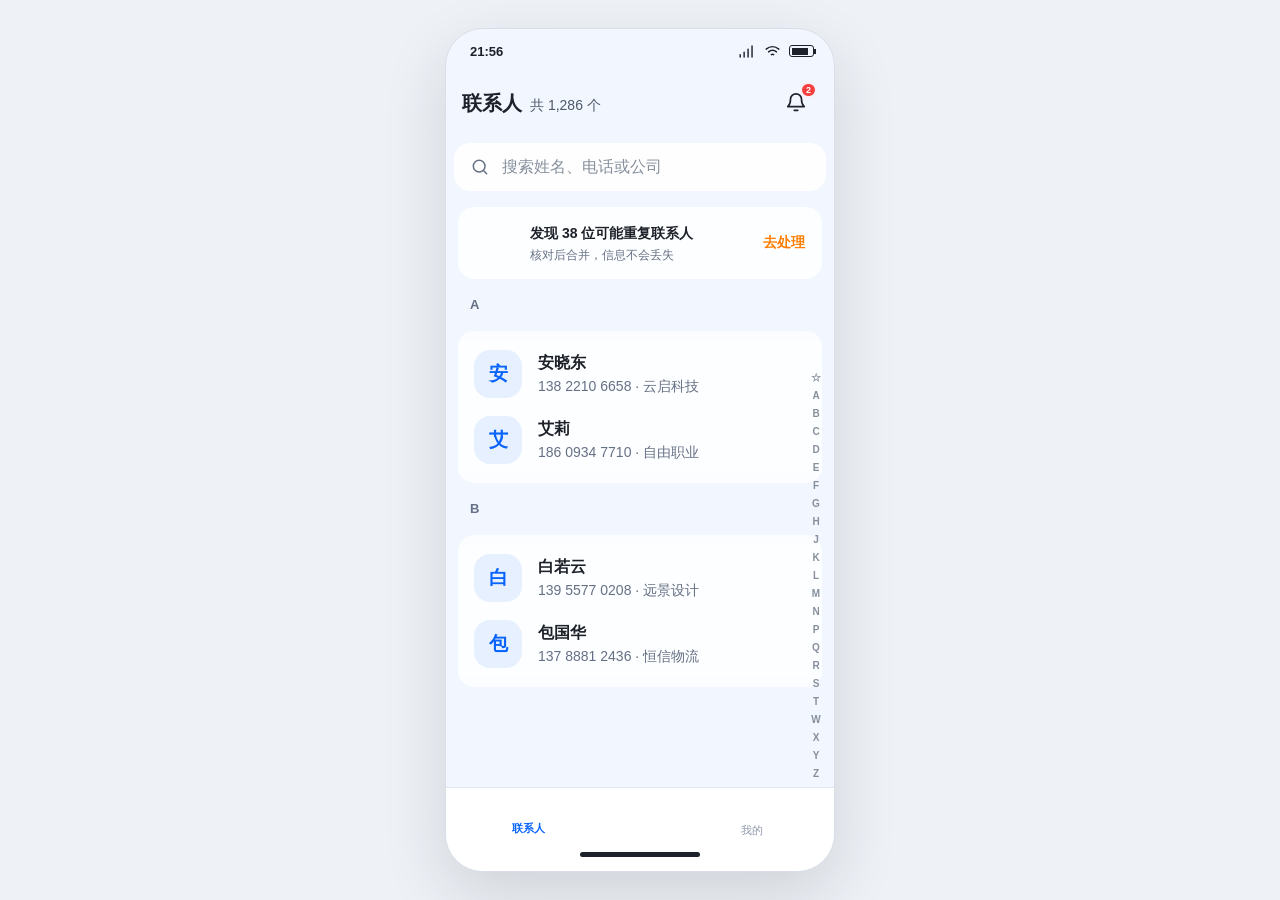
==== high_fidelity_ui/index.html @ 11846a35 "Add files via upload" ====
<!doctype html>
<html lang="zh-CN">
<head>
<meta charset="utf-8">
<meta name="viewport" content="width=device-width,initial-scale=1,viewport-fit=cover">
<title>名络 · 智能通讯录业务原型</title>
<link rel="stylesheet" href="../tokens.css">
<style>
/* finesse · register=h5 · morph=A-app-shell · A=ice-blue-monochrome · B=system-sans-fixed-scale · C=scan-summary+segmented-review-list · D=feedback-only-transitions · E=local-first-contact-review · SOUL=6 SPECTACLE=2 DENSITY=8 */
:root{--surround:#EEF1F6;--bezel:#D9DEE8;--hairline:rgba(29,33,41,.08);--brand-soft:var(--nl-brand-100);--warning-soft:#FFF3E6;--success-soft:#E8FFEA;--danger-soft:#FFF1F0;--overlay:var(--nl-overlay-strong);--dark:var(--nl-text-primary);--on-dark:var(--nl-surface);--nl-border:var(--nl-border-default);--nl-border-strong:var(--nl-text-disabled);--nl-text-on-brand:var(--nl-on-brand);--nl-bg-secondary-button:var(--nl-button-secondary-bg);--nl-bg-secondary-button-pressed:var(--nl-button-secondary-bg-pressed);--nl-bg-disabled:var(--nl-text-disabled);--nl-bg-pressed:var(--nl-surface-soft);--nl-motion-fast:var(--nl-duration-fast);--nl-motion-slow:var(--nl-duration-slow)}
*{box-sizing:border-box;-webkit-tap-highlight-color:transparent}html,body{margin:0;width:100%;height:100%;overflow:clip}body{display:grid;place-items:center;background:var(--surround);color:var(--nl-text-primary);font-family:var(--nl-font-sans);-webkit-font-smoothing:antialiased}svg{fill:none;stroke:currentColor;stroke-width:1.8;stroke-linecap:round;stroke-linejoin:round}button,input,textarea{font:inherit;color:inherit}button{border:0;padding:0;background:none;cursor:pointer}button:active{opacity:.72}button:disabled{cursor:not-allowed}.device{position:relative;width:min(390px,100vw);height:min(844px,94dvh);overflow:clip;contain:layout paint;background:var(--nl-bg-page);border:1px solid var(--bezel);border-radius:38px;box-shadow:0 24px 64px rgba(29,33,41,.14)}
.statusbar{position:absolute;inset:0 0 auto;height:calc(44px + env(safe-area-inset-top));padding:env(safe-area-inset-top) max(20px,env(safe-area-inset-right)) 0 max(24px,env(safe-area-inset-left));z-index:80;display:flex;align-items:center;justify-content:space-between;font-size:13px;font-weight:700;pointer-events:none}.status-icons{display:flex;align-items:center;gap:7px}.status-icons svg{width:19px;height:19px;fill:none;stroke:currentColor;stroke-width:1.8;stroke-linecap:round}.battery{width:25px;height:12px;border:1.5px solid currentColor;border-radius:3px;padding:1.5px;position:relative}.battery:after{content:"";position:absolute;right:-3px;top:3px;width:2px;height:5px;background:currentColor}.battery i{display:block;width:80%;height:100%;background:var(--nl-success)}
.battery i{background:currentColor}
.screen{position:absolute;inset:calc(44px + env(safe-area-inset-top)) 0 0;z-index:1;visibility:hidden;pointer-events:none;transform:translateX(100%);background:var(--nl-bg-page);transition:transform var(--nl-motion-slow) var(--nl-ease-standard),visibility var(--nl-motion-slow)}.screen.active{z-index:5;visibility:visible;pointer-events:auto;transform:none}.screen.behind{visibility:visible;transform:translateX(-22%)}.scroll{position:absolute;inset:0;overflow-y:auto;overflow-x:hidden;overscroll-behavior:contain;scrollbar-width:none;padding-bottom:calc(28px + env(safe-area-inset-bottom))}.scroll::-webkit-scrollbar{display:none}.with-tabs .scroll{bottom:calc(72px + env(safe-area-inset-bottom));padding-bottom:24px}.with-actions .scroll{bottom:calc(76px + env(safe-area-inset-bottom));padding-bottom:24px}
.device.instant-route .screen{transition:none}
.navbar{height:44px;display:grid;grid-template-columns:64px 1fr 64px;align-items:center;padding:0 8px;position:sticky;top:0;z-index:12;background:rgba(245,246,250,.96)}.nav-title{text-align:center;font-size:16px;font-weight:700}.nav-side{min-width:44px;min-height:44px;display:flex;align-items:center;color:var(--nl-brand-600);font-size:14px;font-weight:600}.nav-side.end{justify-content:flex-end}.nav-side svg{width:22px;height:22px}.nav-side:active,.icon-button:active{opacity:.62}
.page-head{padding:8px 16px 16px;background:linear-gradient(180deg,var(--nl-brand-50),rgba(245,246,250,0))}.head-row{display:flex;align-items:flex-start;justify-content:space-between;gap:12px}.page-title{margin:0;font-size:28px;line-height:36px;font-weight:700;letter-spacing:-.02em}.page-subtitle{margin:3px 0 0;color:var(--nl-text-secondary);font-size:13px;line-height:18px}.head-actions{display:flex;gap:4px}.icon-button{width:44px;height:44px;border-radius:22px;display:grid;place-items:center}.icon-button.brand{background:var(--nl-brand-600);color:var(--nl-text-on-brand)}.icon-button svg{width:22px;height:22px}.search-box{height:48px;margin-top:16px;border-radius:24px;background:var(--nl-surface);display:flex;align-items:center;gap:10px;padding:0 15px}.search-box svg{width:20px;height:20px;color:var(--nl-text-tertiary)}.search-box input{min-width:0;flex:1;border:0;outline:0;background:transparent;font-size:15px}.search-box input::placeholder{color:var(--nl-text-placeholder)}.search-box:focus-within{box-shadow:0 0 0 2px var(--nl-brand-600)}
.page-content{padding:0 16px 24px}.section-title{margin:20px 0 8px;font-size:18px;line-height:26px}.section-title-row{display:flex;align-items:center;justify-content:space-between}.section-meta{font-size:12px;color:var(--nl-text-tertiary)}.card{background:var(--nl-surface-subtle);border-radius:16px;padding:16px}.flat-card{background:var(--nl-surface-subtle);border-radius:12px}.notice{display:flex;align-items:center;gap:12px;min-height:76px}.notice-icon{width:40px;height:40px;border-radius:12px;display:grid;place-items:center;flex:none;background:var(--brand-soft);color:var(--nl-brand-600)}.notice-icon.warn{background:var(--warning-soft);color:var(--nl-warning)}.notice-icon svg{width:22px;height:22px}.notice-copy{min-width:0;flex:1}.notice-copy strong{display:block;font-size:15px;line-height:22px}.notice-copy span{display:block;margin-top:2px;color:var(--nl-text-secondary);font-size:12px;line-height:18px}.text-button{min-width:44px;min-height:44px;color:var(--nl-brand-600);font-size:13px;font-weight:700;white-space:nowrap}.banner{margin-bottom:12px;padding:12px 14px;border-radius:12px;display:flex;gap:10px;font-size:13px;line-height:20px;background:var(--warning-soft);color:var(--nl-text-secondary)}.banner.danger{background:var(--danger-soft)}.banner svg{width:20px;height:20px;flex:none;color:var(--nl-warning)}
.contact-list{margin:0 -16px;background:var(--nl-surface)}.letter{height:28px;padding:6px 16px 0;background:var(--nl-bg-page);color:var(--nl-text-tertiary);font-size:12px;font-weight:700}.contact-row{width:100%;min-height:72px;padding:8px 24px 8px 16px;display:flex;align-items:center;gap:12px;text-align:left;position:relative}.contact-row:after{content:"";position:absolute;left:72px;right:16px;bottom:0;height:1px;background:var(--nl-border)}.contact-row:active,.setting-row:active,.option-row:active{background:var(--nl-bg-pressed)}.avatar{width:44px;height:44px;border-radius:12px;display:grid;place-items:center;flex:none;background:var(--brand-soft);color:var(--nl-brand-600);font-size:16px;font-weight:700}.avatar.large{width:76px;height:76px;border-radius:20px;font-size:24px}.contact-main{flex:1;min-width:0}.contact-name{display:block;font-size:16px;line-height:22px;font-weight:700}.contact-meta{display:block;margin-top:2px;color:var(--nl-text-secondary);font-size:12px;white-space:nowrap;overflow:hidden;text-overflow:ellipsis}.chevron{width:18px;height:18px;color:var(--nl-text-placeholder);flex:none}.alpha-index{position:absolute;right:3px;top:285px;bottom:86px;z-index:10;display:flex;align-items:center;color:var(--nl-brand-600);font-size:8px;line-height:11px;font-weight:700;pointer-events:none;text-align:center}
.tabbar{position:absolute;z-index:30;left:0;right:0;bottom:0;height:calc(72px + env(safe-area-inset-bottom));padding:4px 8px env(safe-area-inset-bottom);display:grid;grid-template-columns:repeat(3,1fr);background:var(--nl-surface-subtle);border-top:1px solid var(--nl-border)}.tab{min-height:64px;display:flex;flex-direction:column;align-items:center;justify-content:center;gap:3px;color:var(--nl-text-tertiary);font-size:11px}.tab svg{width:23px;height:23px}.tab.on{color:var(--nl-brand-600);font-weight:700}.tab:active{background:var(--nl-bg-pressed);border-radius:12px}
.hero-profile{text-align:center;padding:10px 16px 18px;background:linear-gradient(180deg,var(--nl-brand-50),rgba(245,246,250,0))}.hero-profile .avatar{margin:0 auto 10px}.profile-name{font-size:24px;line-height:32px;font-weight:700}.profile-role{margin-top:3px;color:var(--nl-text-secondary);font-size:14px}.chips{display:flex;justify-content:center;gap:7px;margin-top:10px}.chip{min-height:28px;padding:5px 11px;border-radius:14px;background:var(--brand-soft);color:var(--nl-brand-600);font-size:12px;font-weight:600}.quick-grid{display:grid;grid-template-columns:repeat(4,1fr);gap:4px;margin-top:4px;padding:12px 4px}.quick-action{min-height:64px;display:flex;flex-direction:column;align-items:center;justify-content:center;gap:6px;border-radius:12px;font-size:12px}.quick-action svg{width:22px;height:22px;color:var(--nl-brand-600)}.quick-action:active{background:var(--nl-bg-pressed)}
.field-group{overflow:hidden;margin-bottom:12px;background:var(--nl-surface-subtle);border-radius:16px}.field-heading{padding:13px 16px 7px;color:var(--nl-text-tertiary);font-size:12px;font-weight:700}.detail-row,.setting-row{min-height:56px;padding:10px 16px;display:flex;align-items:center;gap:12px;position:relative}.detail-row:not(:last-child):after,.setting-row:not(:last-child):after{content:"";position:absolute;left:16px;right:0;bottom:0;height:1px;background:var(--nl-border)}.detail-label{width:70px;flex:none;color:var(--nl-text-secondary);font-size:13px}.detail-value{flex:1;min-width:0;font-size:14px;line-height:21px;text-align:right}.actionbar{position:absolute;left:0;right:0;bottom:0;z-index:25;padding:12px 16px calc(16px + env(safe-area-inset-bottom));background:var(--nl-surface);border-top:1px solid var(--nl-border)}.button{width:100%;height:48px;border-radius:24px;display:flex;align-items:center;justify-content:center;font-size:16px;font-weight:700}.button.primary{background:var(--nl-brand-600);color:var(--nl-text-on-brand)}.button.primary:active{background:var(--nl-brand-700);transform:scale(.99)}.button.secondary{background:var(--nl-bg-secondary-button)}.button:disabled{background:var(--nl-bg-disabled);color:var(--nl-text-disabled)}.button.loading:before{content:"";width:17px;height:17px;margin-right:8px;border:2px solid rgba(255,255,255,.48);border-top-color:var(--nl-text-on-brand);border-radius:50%;animation:spin .7s linear infinite}.button-row{display:grid;grid-template-columns:1fr 1.4fr;gap:10px}
.form-content{padding-top:8px}.photo-button{width:96px;min-height:96px;margin:0 auto 12px;display:flex;flex-direction:column;align-items:center;gap:6px;color:var(--nl-brand-600);font-size:12px}.photo-button .avatar{background:var(--nl-brand-100);color:var(--nl-brand-600)}.photo-button .avatar svg{width:32px;height:32px;stroke-width:1.7}.form-section{margin-bottom:12px;padding:16px;background:var(--nl-surface-subtle);border-radius:16px}.field-block+.field-block{margin-top:14px}.field-label{display:block;margin-bottom:7px;color:var(--nl-text-secondary);font-size:13px;font-weight:600}.input{width:100%;height:56px;border:0;border-radius:0;outline:0;padding:0;background:transparent;font-size:16px;font-weight:700}.input:focus,.textarea:focus{box-shadow:none}.input.error{box-shadow:none;color:var(--nl-danger)}.field-error{display:none;margin:6px 2px 0;color:var(--nl-danger);font-size:12px}.field-error.show{display:block}.textarea{width:100%;min-height:92px;resize:vertical;border:0;border-radius:0;outline:0;padding:13px 0;background:transparent;font-size:15px;line-height:22px}.phone-line{display:grid;grid-template-columns:82px 1fr 44px;gap:8px;align-items:center}.phone-line+.phone-line{margin-top:10px}.phone-type{width:100%;height:56px;border:0;border-radius:0;background:transparent;display:block;padding:0 20px 0 0;color:var(--nl-text-primary);font-size:13px;appearance:none;background-image:url("data:image/svg+xml,%3Csvg xmlns='http://www.w3.org/2000/svg' viewBox='0 0 24 24' fill='none' stroke='%2386909C' stroke-width='2' stroke-linecap='round' stroke-linejoin='round'%3E%3Cpath d='m7 9 5 5 5-5'/%3E%3C/svg%3E");background-repeat:no-repeat;background-position:right 2px center;background-size:18px}.phone-type:focus{outline:0}.remove-phone{width:44px;height:44px;display:grid;place-items:center;color:var(--nl-danger)}.remove-phone svg{width:20px;height:20px}.add-phone-card{padding:0;overflow:hidden}.add-link{width:100%;min-height:52px;padding:0 16px;display:flex;align-items:center;text-align:left;color:var(--nl-brand-600);font-size:14px;font-weight:700}.tag-inputs{display:flex;gap:8px;flex-wrap:wrap}.tag-choice{height:36px;padding:0 13px;border:0;border-radius:18px;background:var(--nl-bg-secondary-button);font-size:13px}.tag-choice.on{background:#FFF3E6;color:var(--nl-warning);font-weight:700;box-shadow:none}
.summary-card{margin:0 16px 12px}.summary-number{font-size:24px;line-height:32px;font-weight:700}.progress{height:6px;margin-top:12px;border-radius:3px;background:var(--brand-soft);overflow:hidden}.progress i{display:block;width:100%;height:100%;background:var(--nl-brand-600)}.segmented{height:48px;margin:0 16px 12px;display:grid;grid-template-columns:1fr 1fr;border-bottom:1px solid var(--nl-border)}.segmented button{position:relative;min-height:44px;color:var(--nl-text-tertiary);font-size:15px}.segmented button.on{color:var(--nl-text-primary);font-weight:700}.segmented button.on:after{content:"";position:absolute;left:50%;bottom:-1px;width:28px;height:3px;transform:translateX(-50%);border-radius:3px;background:var(--nl-brand-600)}
.duplicate-list{padding:0 16px 100px}.duplicate-card{margin-bottom:12px;padding:16px;background:var(--nl-surface-subtle);border-radius:16px}.dup-head,.dup-foot{display:flex;align-items:center;justify-content:space-between;gap:10px}.reason{padding:5px 9px;border-radius:12px;background:var(--brand-soft);color:var(--nl-brand-600);font-size:11px;font-weight:700}.confidence{font-size:12px;color:var(--nl-text-tertiary)}.person-line{min-height:52px;display:flex;align-items:center;gap:10px}.person-line .avatar{width:36px;height:36px;font-size:13px}.person-copy{flex:1}.person-copy strong{font-size:14px}.person-copy span{display:block;color:var(--nl-text-secondary);font-size:11px;margin-top:2px}.recommend{padding:4px 7px;border-radius:10px;background:var(--warning-soft);color:var(--nl-warning);font-size:10px}.dup-foot{padding-top:11px;margin-top:8px;border-top:1px solid var(--nl-border)}.dup-foot small{color:var(--nl-text-tertiary);font-size:11px}.mini-button{min-height:44px;padding:0 14px;border-radius:22px;background:var(--nl-text-primary);color:var(--nl-text-on-brand);font-size:12px;font-weight:700}.dup-actions{display:flex;align-items:center;gap:4px}.ghost-button{min-height:44px;padding:0 8px;color:var(--nl-text-secondary);font-size:12px}
.state-panel{padding:64px 28px;text-align:center}.state-icon{width:64px;height:64px;margin:0 auto 16px;border-radius:20px;display:grid;place-items:center;background:var(--brand-soft);color:var(--nl-brand-600)}.state-icon svg{width:30px;height:30px}.state-panel h2{margin:0;font-size:18px}.state-panel p{margin:7px 0 20px;color:var(--nl-text-secondary);font-size:13px;line-height:20px}.state-panel .button{max-width:220px;margin:auto}.skeleton{position:relative;overflow:hidden;background:var(--nl-bg-input);border-radius:10px}.skeleton:after{content:"";position:absolute;inset:0;transform:translateX(-100%);background:linear-gradient(90deg,transparent,rgba(255,255,255,.58),transparent);animation:shimmer 1.2s infinite}.skeleton-row{height:72px;margin-bottom:1px;background:var(--nl-surface);padding:14px 16px;display:flex;gap:12px}.skeleton-row>.skeleton{width:44px;height:44px}.skeleton-lines{flex:1}.skeleton-lines div:first-child{width:38%;height:14px}.skeleton-lines div:last-child{width:70%;height:10px;margin-top:9px}
.merge-preview{margin:0 16px 12px;padding:14px 16px;background:var(--brand-soft);border-radius:12px}.merge-preview p{margin:4px 0 0;color:var(--nl-text-secondary);font-size:12px}.merge-list{padding:0 16px 100px}.merge-group{margin-bottom:12px;padding:0 16px;background:var(--nl-surface-subtle);border-radius:16px}.merge-heading{min-height:46px;display:flex;align-items:center;justify-content:space-between;border-bottom:1px solid var(--nl-border);font-size:15px;font-weight:700}.merge-option{width:100%;min-height:58px;display:flex;align-items:center;gap:10px;text-align:left;border-bottom:1px solid var(--nl-border)}.merge-option:last-child{border:0}.select-mark{width:22px;height:22px;border-radius:11px;border:1.5px solid var(--nl-border-strong);display:grid;place-items:center;color:transparent;flex:none}.merge-option.on .select-mark{border-color:var(--nl-brand-600);background:var(--nl-brand-600);color:var(--nl-text-on-brand)}.merge-copy{flex:1}.merge-copy b{display:block;font-size:14px}.merge-copy small{display:block;margin-top:2px;color:var(--nl-text-tertiary);font-size:11px}.source-pill{padding:4px 7px;border-radius:8px;background:var(--nl-bg-page);color:var(--nl-text-secondary);font-size:10px}
.success-screen{background:linear-gradient(180deg,var(--success-soft),var(--nl-bg-page) 42%)}.success-wrap{padding:56px 20px 110px;text-align:center}.success-icon{width:80px;height:80px;margin:0 auto 22px;border-radius:24px;background:var(--nl-success);color:var(--nl-text-on-brand);display:grid;place-items:center}.success-icon svg{width:40px;height:40px}.success-title{font-size:28px;font-weight:700}.success-desc{margin-top:7px;color:var(--nl-text-secondary);font-size:14px;line-height:21px}.stats{display:grid;grid-template-columns:1fr 1fr;margin:28px 0 16px;padding:18px 0;background:var(--nl-surface-subtle);border-radius:16px}.stat+.stat{border-left:1px solid var(--nl-border)}.stat b{font-size:24px}.stat span{display:block;margin-top:3px;color:var(--nl-text-tertiary);font-size:11px}.protection{display:flex;justify-content:center;gap:6px;color:var(--nl-text-secondary);font-size:12px}.success-actions{display:grid;gap:10px;margin-top:34px}
.share-preview{margin:4px 16px 12px;padding:18px;background:var(--nl-brand-50);border-radius:16px}.share-top{display:flex;align-items:center;gap:12px}.share-name{font-size:20px;font-weight:700}.share-role{margin-top:3px;color:var(--nl-text-secondary);font-size:12px}.share-meta{margin-top:14px;padding-top:12px;border-top:1px solid var(--nl-border);color:var(--nl-text-secondary);font-size:12px;line-height:22px}.share-list{padding:0 16px 110px}.option-row{width:100%;min-height:56px;display:flex;align-items:center;gap:10px;text-align:left;position:relative}.option-row:not(:last-child):after{content:"";position:absolute;left:0;right:-16px;bottom:0;height:1px;background:var(--nl-border)}.option-copy{flex:1;font-size:14px}.option-copy small{display:block;margin-top:2px;color:var(--nl-text-tertiary);font-size:11px}.checkbox{width:22px;height:22px;border-radius:6px;border:1.5px solid var(--nl-border-strong);display:grid;place-items:center;color:transparent}.option-row.on .checkbox{background:var(--nl-brand-600);border-color:var(--nl-brand-600);color:var(--nl-text-on-brand)}.option-row.locked{opacity:.65}.radio{width:22px;height:22px;border-radius:50%;border:1.5px solid var(--nl-border-strong)}.option-row.on .radio{border:6px solid var(--nl-brand-600)}
.my-head{padding:8px 16px 20px;background:linear-gradient(180deg,var(--nl-brand-50),rgba(245,246,250,0))}.my-title-row{display:flex;align-items:center;justify-content:space-between}.my-user{display:flex;align-items:center;gap:13px;margin-top:12px}.my-user strong{font-size:20px}.my-user span{display:block;margin-top:3px;color:var(--nl-text-secondary);font-size:12px}.metrics{display:grid;grid-template-columns:repeat(3,minmax(0,1fr));margin-top:18px;background:var(--nl-surface-subtle);border-radius:16px;overflow:hidden}.metric{min-width:0;min-height:100px;padding:12px 4px;display:flex;flex-direction:column;align-items:center;justify-content:center;text-align:center}.metric+.metric{border-left:1px solid var(--nl-border)}.metric:active{background:var(--nl-bg-pressed)}.metric b{font-size:20px}.metric span{display:block;margin-top:3px;color:var(--nl-text-secondary);font-size:12px;font-weight:600}.metric small{display:block;max-width:100%;margin-top:3px;color:var(--nl-text-tertiary);font-size:10px;line-height:15px;white-space:nowrap;overflow:hidden;text-overflow:ellipsis}.setting-icon{width:36px;height:36px;border-radius:11px;display:grid;place-items:center;flex:none;background:var(--brand-soft);color:var(--nl-brand-600)}.setting-icon svg{width:19px;height:19px}.setting-copy{flex:1;min-width:0;font-size:15px}.setting-copy small{display:block;margin-top:2px;color:var(--nl-text-tertiary);font-size:11px}.value{color:var(--nl-text-secondary);font-size:13px}.setting-row.danger .setting-icon{background:var(--danger-soft);color:var(--nl-danger)}.setting-row.danger .setting-copy{color:var(--nl-danger)}.switch{width:48px;height:28px;border-radius:14px;background:var(--nl-bg-disabled);padding:2px}.switch:after{content:"";display:block;width:24px;height:24px;border-radius:50%;background:var(--nl-surface);transition:transform var(--nl-motion-fast)}.switch.on{background:var(--nl-brand-600)}.switch.on:after{transform:translateX(20px)}.settings-subview,.my-feature-subview{position:absolute;inset:0;z-index:40;visibility:hidden;pointer-events:none;transform:translateX(100%);background:var(--nl-bg-page);transition:transform var(--nl-motion-slow) var(--nl-ease-standard),visibility var(--nl-motion-slow)}.settings-subview.open,.my-feature-subview.open{visibility:visible;pointer-events:auto;transform:none}.settings-subview .scroll,.my-feature-subview .scroll{inset:0;padding-bottom:calc(28px + env(safe-area-inset-bottom))}.feature-summary{margin:4px 0 16px;padding:14px 16px;border-radius:12px;background:var(--brand-soft);color:var(--nl-text-secondary);font-size:13px;line-height:20px}.feature-row{min-height:72px}.feature-row .avatar{width:40px;height:40px;font-size:14px}.feature-action{min-width:56px;min-height:44px;color:var(--nl-brand-600);font-size:13px;font-weight:700}
.overlay{position:absolute;inset:0;z-index:100;display:none;align-items:center;justify-content:center;padding:20px;background:var(--overlay)}.overlay.show{display:flex}.dialog{width:100%;max-width:350px;padding:22px 20px 20px;border-radius:20px;background:var(--nl-surface);text-align:center}.dialog h2{margin:0;font-size:18px;line-height:26px}.dialog p{margin:8px 0 18px;color:var(--nl-text-secondary);font-size:13px;line-height:20px}.dialog-actions{display:grid;grid-template-columns:1fr 1fr;gap:10px}.dialog-actions .button{height:44px;font-size:15px}.toast{position:absolute;z-index:120;left:16px;right:16px;bottom:calc(88px + env(safe-area-inset-bottom));min-height:48px;padding:10px 14px;border-radius:12px;background:var(--dark);color:var(--on-dark);display:flex;align-items:center;gap:10px;transform:translateY(16px);opacity:0;pointer-events:none;transition:.18s}.toast.show{opacity:1;transform:none;pointer-events:auto}.toast span{flex:1;font-size:12px;line-height:18px}.toast button{min-width:44px;min-height:44px;color:var(--nl-brand-200);font-size:13px;font-weight:700}.toast.inline{bottom:calc(20px + env(safe-area-inset-bottom))}.hidden{display:none!important}.spinner{width:28px;height:28px;margin:0 auto 16px;border:3px solid var(--brand-soft);border-top-color:var(--nl-brand-600);border-radius:50%;animation:spin .7s linear infinite}@keyframes spin{to{transform:rotate(360deg)}}@keyframes shimmer{to{transform:translateX(100%)}}:focus-visible{outline:2px solid var(--nl-brand-600);outline-offset:2px}
@media(max-width:559px){body{display:block;background:var(--nl-bg-page)}.device{width:100vw;height:100dvh;border:0;border-radius:0;box-shadow:none}}@media(max-height:700px) and (min-width:560px){.device{height:100dvh;border-radius:0}}@media(prefers-reduced-motion:reduce){*,*:before,*:after{transition-duration:.01ms!important;animation-duration:.01ms!important;animation-iteration-count:1!important}}

/* Reference pass: soft blue atmospheric header, larger contact rhythm, and grouped index rails. */
.device:has(#screen-01.active){background:var(--nl-bg-page) url("../icon/联系人bg.png") center top/100% auto no-repeat}
.device:has(#screen-08.active){background:var(--nl-bg-page) url("assets/home/contacts-home-bg.svg") center top/100% 360px no-repeat}
.statusbar{background:transparent}
#screen-01{background:transparent url("../icon/联系人bg.png") center -44px/100% auto no-repeat}
#screen-01 .page-head{padding:18px 16px 20px;background:transparent}
#screen-01 .page-title{font-size:30px;line-height:38px}
#screen-01 .icon-button{width:44px;height:44px}
#screen-01 .icon-button.brand{width:40px;height:40px}
#screen-01 .head-actions .icon-button:first-child{display:grid;width:44px;height:44px;border-radius:22px;background:var(--nl-surface);color:var(--nl-text-primary);border:1px solid var(--nl-border)}
#screen-01 .search-box{height:48px;margin-top:18px;border-radius:16px;background:rgba(255,255,255,.88);border:1px solid rgba(255,255,255,.74)}
#screen-01 .search-box{width:calc(100% + 8px);margin-left:-4px;margin-right:-4px}
#screen-01 .search-box input{font-size:16px}
#screen-01 .page-content{padding:0 16px 24px}
#screen-01 .notice{min-height:86px;padding:14px 16px;border-radius:16px;background:rgba(255,255,255,.86)}
#screen-01 .notice{margin-left:-4px;margin-right:-4px}
#screen-01 .notice-icon{width:44px;height:44px;border-radius:14px}
#screen-01 .notice-copy strong{font-size:14px;line-height:21px}
#screen-01 .notice-copy span{font-size:12px;line-height:18px;color:var(--nl-text-tertiary)}
#screen-01 .text-button{font-size:14px;color:var(--nl-warning)}
#screen-01 .section-title{margin-top:24px;font-size:20px;line-height:28px}
#screen-01 .section-meta{display:flex;align-items:center;gap:8px;font-size:14px}
#screen-01 .section-meta:after{content:"";width:9px;height:9px;border-right:1.8px solid currentColor;border-bottom:1.8px solid currentColor;transform:rotate(45deg) translateY(-2px)}
#screen-01 .contact-list{margin:0 -8px;background:var(--nl-surface-subtle);border-radius:var(--nl-card-radius);overflow:hidden}
#screen-01 .contact-groups{margin:0 -4px}
#screen-01 .contact-group + .contact-group{margin-top:0}
#screen-01 .contact-group .letter{margin:16px 0;padding:0 12px;height:20px;display:flex;align-items:center;background:transparent;border-radius:0;color:var(--nl-text-tertiary);font-size:13px;line-height:20px}
#screen-01 .contact-group .contact-list{margin:0;padding:10px 0;border-radius:var(--nl-card-radius)}
#screen-01 .letter{height:34px;margin:0 8px;padding:7px 16px 0;border-radius:16px;background:rgba(239,243,250,.76);font-size:13px}
#screen-01 .contact-row{min-height:82px;padding:10px 24px 10px 16px;gap:16px;background:rgba(255,255,255,.36)}
#screen-01 .contact-row:after{display:none}
#screen-01 .contact-row{padding-right:16px}
#screen-01 .contact-row .chevron{display:none}
#screen-01 .avatar{width:48px;height:48px;border-radius:16px;font-size:19px}
#screen-01 .contact-name{font-size:16px;line-height:23px}
#screen-01 .contact-meta{font-size:14px;line-height:21px;color:var(--nl-text-tertiary)}
#screen-01 .chevron{width:20px;height:20px}
#screen-01 .alpha-index{top:300px;bottom:92px;right:4px;font-size:10px;line-height:18px}
#screen-01 .page-head{position:sticky;top:0;z-index:20;padding:8px 16px 16px;transition:background-color .2s linear}
#screen-01.is-scrolled .page-head{background:rgba(255,255,255,.96)}
#screen-01 .head-row{min-height:44px;align-items:center}
#screen-01 .home-title-line{display:flex;align-items:baseline;gap:8px;min-width:0}
#screen-01 .page-title{font-size:20px;line-height:28px;letter-spacing:0;white-space:nowrap}
#screen-01 .page-subtitle{margin:0;font-size:14px;line-height:20px;white-space:nowrap}
#screen-01 .head-actions{position:relative;gap:0}
#screen-01 .compact-search{position:absolute;right:60px;top:0;display:grid;width:44px;height:44px;border-radius:22px;place-items:center;background:var(--nl-surface);color:var(--nl-text-primary);border:1px solid var(--nl-border);opacity:0;transform:translateY(8px);pointer-events:none;transition:opacity .2s linear,transform .2s var(--nl-ease-standard)}
#screen-01 .compact-search svg{width:22px;height:22px}
#screen-01 #open-messages{background:transparent;color:var(--nl-text-primary);border:0}
#screen-01.is-scrolled .compact-search{opacity:1;transform:none;pointer-events:auto}
#screen-01 .search-box{overflow:hidden;transition:height .2s var(--nl-ease-standard),margin .2s var(--nl-ease-standard),padding .2s var(--nl-ease-standard),opacity .15s linear,border-width .15s linear}
#screen-01.is-scrolled .search-box{height:0;margin-top:0;padding-top:0;padding-bottom:0;opacity:0;border-width:0;pointer-events:none}
#screen-01 .alpha-index{width:28px;display:flex;flex-direction:column;justify-content:center;align-items:center;gap:0;color:var(--nl-text-placeholder);font-size:10px;line-height:18px;font-weight:700;pointer-events:auto}
#screen-01 .alpha-index span{width:28px;height:18px;display:grid;place-items:center;cursor:pointer}
#screen-01 .alpha-index span:active{color:var(--nl-brand-600)}
#screen-01 .notice-icon.warn{background:transparent url("../icon/排重.png") center/72px 72px no-repeat}
#screen-01 .notice-icon.warn svg{display:none}
.home-subview{position:absolute;inset:0;z-index:45;visibility:hidden;pointer-events:none;transform:translateX(100%);background:var(--nl-bg-page);transition:transform var(--nl-motion-slow) var(--nl-ease-standard),visibility var(--nl-motion-slow)}
.home-subview.open{visibility:visible;pointer-events:auto;transform:none}
.home-subview .scroll{inset:0;padding-bottom:calc(28px + env(safe-area-inset-bottom))}
.message-list{padding:8px 16px 28px}
.message-card{min-height:84px;padding:14px 16px;display:flex;align-items:flex-start;gap:12px;border-radius:16px;background:var(--nl-surface-subtle)}
.message-card+.message-card{margin-top:12px}
.message-dot{width:8px;height:8px;margin-top:7px;border-radius:50%;background:var(--nl-brand-600);flex:none}
.message-copy{min-width:0;flex:1}.message-copy strong{font-size:15px;line-height:22px}.message-copy p{margin:4px 0 0;color:var(--nl-text-secondary);font-size:12px;line-height:18px}.message-time{color:var(--nl-text-placeholder);font-size:11px;white-space:nowrap}
.tab{font-size:14px;gap:4px}.tab svg{width:27px;height:27px;fill:currentColor;stroke:none}.tab svg use{fill:currentColor}.tab:active{transform:scale(.98)}
.statusbar,.battery,.battery i{background:transparent!important}
#screen-01 .create-tab{color:var(--nl-brand-600);gap:3px}
#screen-01 .create-glyph{width:40px;height:40px;border-radius:20px;display:grid;place-items:center;background:var(--nl-brand-600);color:var(--nl-text-on-brand)}
#screen-01 .create-glyph svg{width:20px;height:20px;fill:none;stroke:currentColor;stroke-width:1.8}
#screen-04 .create-tab,#screen-08 .create-tab{color:var(--nl-brand-600);gap:3px}
.create-tab > span:last-child{display:none}
#screen-08 .my-head > .page-title{display:none}
.create-glyph{width:40px;height:40px;border-radius:20px;display:grid;place-items:center;background:var(--nl-brand-600);color:var(--nl-text-on-brand)}
.create-glyph svg{width:20px;height:20px;fill:none!important;stroke:currentColor!important;stroke-width:1.8}
.card,.flat-card,.field-group,.form-section,.duplicate-card,.merge-group,.stats,.metrics,.share-preview{border-radius:var(--nl-card-radius)}
#screen-01 .letter{border-radius:var(--nl-card-radius)}
#screen-02{background:transparent url("../icon/联系人详情bg.png") center top/100% auto no-repeat}
.device:has(#screen-02.active){background:var(--nl-bg-page) url("../icon/联系人详情bg.png") center top/100% auto no-repeat}
#screen-02 .navbar{background:transparent;height:44px}
#screen-02 .navbar,.navbar{transition:background-color .2s linear}
#screen-02 .navbar .nav-side:first-child{color:var(--nl-text-primary)}
#screen-02 .navbar .nav-side.end{min-height:32px;height:32px;padding:0 16px;border-radius:16px;background:var(--nl-surface);color:var(--nl-text-primary);justify-content:center}
#screen-02 .navbar .nav-side.end{font-weight:400}
#screen-02 .navbar .nav-title{font-size:16px}
#screen-02 .hero-profile{position:relative;margin:40px 16px 0;padding:70px 28px 18px;border-radius:20px 20px 0 0;background:var(--nl-surface);text-align:left}
#screen-02 .hero-profile .avatar{position:absolute;top:-40px;left:28px;margin:0;width:88px;height:88px;border:2px solid rgba(255,255,255,.9);border-radius:20px;font-size:28px}
#screen-02 .profile-name{font-size:28px;line-height:36px}
#screen-02 .profile-role{margin-top:6px;font-size:16px;line-height:24px;color:var(--nl-text-secondary)}
#screen-02 .chips{justify-content:flex-start;gap:8px;margin-top:18px}
#screen-02 .chip{min-height:28px;padding:5px 12px;border-radius:14px;background:var(--nl-warning-soft);color:var(--nl-warning);font-size:14px}
#screen-02 .page-content{padding:0 16px 28px}
#screen-02 .quick-grid{margin:0;border-radius:0 0 20px 20px;padding:12px 10px 18px;background:var(--nl-surface);border-top:1px solid var(--nl-border)}
#screen-02 .quick-action{min-height:88px;gap:8px;font-size:18px;border-radius:12px}
#screen-02 .quick-action svg{display:none}
#screen-02 .quick-action:before{content:"";width:48px;height:48px;display:block;background:center/contain no-repeat}
#screen-02 .quick-action:nth-child(1):before{background-image:url("../icon/电话.png")}
#screen-02 .quick-action:nth-child(2):before{background-image:url("../icon/短信.png")}
#screen-02 .quick-action:nth-child(3):before{background-image:url("../icon/邮件.png")}
#screen-02 .quick-action:nth-child(4):before{background-image:url("../icon/分享.png")}
#screen-02 .notice{padding-left:12px;padding-right:12px}
#screen-02 #detail-fields{margin-top:12px}
#screen-02 #detail-fields .field-group{margin-bottom:0;padding:12px 16px 8px;border-radius:20px;background:var(--nl-surface)}
#screen-02 #detail-fields .field-heading{padding:0 0 8px;color:var(--nl-text-primary);font-size:16px;line-height:24px}
#screen-02 #detail-fields .detail-row{min-height:48px;padding:8px 0}
#screen-02 #detail-fields .detail-label{width:auto;color:var(--nl-text-tertiary);font-size:14px}
#screen-02 #detail-fields .detail-value{font-size:14px;color:var(--nl-text-secondary)}
#screen-02 #detail-fields .detail-row[data-toast^="更新时间"],#screen-02 #detail-fields .detail-row[data-toast^="合并历史"]{display:none}
#screen-02 .profile-role{font-size:14px}
#screen-02 .chip{background:var(--nl-bg-input);color:var(--nl-text-primary);font-weight:400}
#screen-02 .quick-action{font-size:12px}
#screen-02 .hero-profile{margin-top:32px;padding:62px 28px 12px}
#screen-02 .profile-role{margin-top:2px}
#screen-02 .chips{gap:6px;margin-top:10px}
#screen-02 .chip{min-height:24px;padding:3px 10px;border-radius:12px;background:var(--nl-warning-soft);color:var(--nl-warning);font-size:12px;line-height:18px}
#screen-02 .quick-action{min-height:110px;gap:4px;font-size:14px}
#screen-02 .quick-action:before{width:72px;height:72px}
#screen-02 .notice-copy span{color:var(--nl-text-placeholder)}
#screen-02 #detail-fields .detail-row:after{left:0;right:0}
#screen-02 #detail-fields .detail-row[data-toast^="来源"]:after{display:none}
#screen-02 #detail-fields .detail-row[data-toast^="标签"] .detail-value,#screen-02 #detail-fields .detail-row[data-toast^="来源"] .detail-value{flex:0 0 auto;padding:3px 10px;border-radius:999px;background:var(--nl-bg-input);color:var(--nl-text-primary);line-height:22px}
#screen-02 #detail-fields .detail-row{padding:16px 0}
#screen-02 #detail-fields .detail-row[data-toast^="标签"] .detail-value,#screen-02 #detail-fields .detail-row[data-toast^="来源"] .detail-value{margin-left:auto;font-size:12px;color:var(--nl-text-tertiary)}
#screen-02 .navbar .nav-side.end{width:32px;min-width:32px;padding:0;font-size:0}
#screen-02 .navbar .nav-side.end:before{content:"";width:18px;height:18px;background:center/contain no-repeat url("data:image/svg+xml,%3Csvg xmlns='http://www.w3.org/2000/svg' viewBox='0 0 24 24' fill='none' stroke='%231D2129' stroke-width='1.8' stroke-linecap='round' stroke-linejoin='round'%3E%3Cpath d='M12 20h9'/%3E%3Cpath d='M16.5 3.5a2.1 2.1 0 0 1 3 3L8 18l-4 1 1-4Z'/%3E%3C/svg%3E")}
#screen-02 .navbar .nav-side.end{justify-self:end;justify-content:center;margin-right:8px;background:transparent;border-radius:0}
#screen-02 .navbar .nav-side.end:before{width:24px;height:24px}
#screen-08 .my-head > .page-title{display:none}
.device:has(#screen-08.active){background:var(--nl-bg-page)}
.tab svg{display:none!important}
.tab:before{content:"";width:38px;height:38px;display:block;background:center/contain no-repeat}
.tab[data-go="screen-01"]:before{background-image:url("data:image/svg+xml,%3Csvg xmlns='http://www.w3.org/2000/svg' viewBox='0 0 24 24'%3E%3Crect x='2.5' y='2.5' width='19' height='19' rx='3.3' fill='%23B7BECC'/%3E%3Ccircle cx='9' cy='9' r='3' fill='%233A3B4B'/%3E%3Cpath d='M4.8 17.8c.5-2.5 2-3.8 4.2-3.8s3.7 1.3 4.2 3.8M16 8h3M16 12h3M16 16h3' fill='none' stroke='%233A3B4B' stroke-width='1.7' stroke-linecap='round'/%3E%3C/svg%3E")}
.tab[data-go="screen-08"]:before{background-image:url("data:image/svg+xml,%3Csvg xmlns='http://www.w3.org/2000/svg' viewBox='0 0 24 24'%3E%3Ccircle cx='12' cy='7.3' r='4' fill='%23B7BECC'/%3E%3Cpath d='M3.8 21c.8-5 3.5-7.3 8.2-7.3s7.4 2.3 8.2 7.3Z' fill='%23B7BECC'/%3E%3C/svg%3E")}
.tab.create-tab{font-size:0}
.tab.create-tab:before{width:62px;height:62px;background-image:url("../icon/创建联系人.png")}
.tab:not(.create-tab){gap:0}
.tab.on:before{filter:grayscale(1) brightness(.38)}
.tab .create-glyph{display:none!important}
#screen-04 .tabbar{display:none}
#screen-04 .scroll{bottom:0;padding-bottom:28px}
.statusbar{transition:background-color .2s linear}
.device.is-scrolled .statusbar{background-color:rgba(255,255,255,var(--scroll-progress,0))!important}
.device.is-scrolled .navbar{background-color:rgba(255,255,255,var(--scroll-progress,0))}
.device.is-scrolled #screen-02 .navbar{background-color:rgba(255,255,255,var(--scroll-progress,0))!important}

/* Bottom navigation: 52px action rail plus a 34px virtual home-indicator area. */
.with-tabs .scroll{bottom:calc(var(--nl-tabbar-height) + var(--nl-home-indicator-height) + env(safe-area-inset-bottom));padding-bottom:16px}
.tabbar{left:8px;right:8px;bottom:var(--nl-home-indicator-height);width:auto;height:var(--nl-tabbar-height);padding:0 8px;grid-template-columns:repeat(3,1fr);background:rgba(58,59,75,.88);border:0;border-radius:25px;overflow:visible}
.tabbar:after{content:"";position:absolute;z-index:-1;left:-8px;right:-8px;bottom:calc(-1 * var(--nl-home-indicator-height));height:var(--nl-home-indicator-height);background:var(--nl-surface)}
.tabbar:before{content:"";position:absolute;z-index:2;left:50%;bottom:-21px;width:120px;height:5px;transform:translateX(-50%);border-radius:3px;background:var(--nl-text-primary)}
.tab{min-height:var(--nl-tabbar-height);gap:0;color:rgba(255,255,255,.72);font-size:12px;line-height:16px;font-weight:400}
.tab.on{color:#fff;font-weight:400}
.tab.create-tab{color:#fff}
.tab.create-tab:before{width:52px;height:52px}
.tab[data-go="screen-01"].on:before{background-image:url("data:image/svg+xml,%3Csvg xmlns='http://www.w3.org/2000/svg' viewBox='0 0 24 24'%3E%3Crect x='2.5' y='2.5' width='19' height='19' rx='3.3' fill='white'/%3E%3Ccircle cx='9' cy='9' r='3' fill='%233a3b4b'/%3E%3Cpath d='M4.8 17.8c.5-2.5 2-3.8 4.2-3.8s3.7 1.3 4.2 3.8M16 8h3M16 12h3M16 16h3' fill='none' stroke='%233a3b4b' stroke-width='1.7' stroke-linecap='round'/%3E%3C/svg%3E");filter:none}
.tab[data-go="screen-08"].on:before{background-image:url("data:image/svg+xml,%3Csvg xmlns='http://www.w3.org/2000/svg' viewBox='0 0 24 24'%3E%3Ccircle cx='12' cy='7.3' r='4' fill='white'/%3E%3Cpath d='M3.8 21c.8-5 3.5-7.3 8.2-7.3s7.4 2.3 8.2 7.3Z' fill='white'/%3E%3C/svg%3E");filter:none}
.tab.on:before{filter:none}
.tab:active{background:rgba(255,255,255,.1);border-radius:20px}
#screen-01 .page-head{padding-top:10px;padding-bottom:12px}
#screen-01 .notice{min-height:64px;padding-top:8px;padding-bottom:8px}
#screen-01 .contact-row{min-height:68px;padding-top:6px;padding-bottom:6px}
#screen-01 .contact-row:after{display:none}
#screen-04 .navbar .nav-side:first-child{color:var(--nl-text-primary)}
@media(min-width:400px){#screen-01 .page-head{padding:8px 16px 16px}#screen-01 .page-content{padding-left:20px;padding-right:20px}#screen-01 .page-title{font-size:20px;line-height:28px}#screen-01 .search-box{height:48px;width:calc(100% + 16px);margin-left:-8px;margin-right:-8px}#screen-01.is-scrolled .search-box{height:0;margin-top:0}#screen-01 .notice{margin-left:-8px;margin-right:-8px}#screen-01 .contact-groups{margin-left:-8px;margin-right:-8px}#screen-01 .contact-row{min-height:86px}}
/* Final interaction polish. */
.tabbar{height:52px;background:rgba(58,59,75,.8)}
.tab{min-height:var(--nl-tabbar-height)}
.tab:not(.create-tab){flex-direction:row;gap:6px;font-size:13px}
.tab:not(.create-tab):before{width:24px;height:24px;flex:none}
.tab.create-tab:before{width:60px;height:60px;transform:translateY(-8px)}
.tab[data-go="screen-01"]{transform:translateX(12px)}
.tab[data-go="screen-08"]{transform:translateX(-12px)}
.search-box:focus-within{box-shadow:none}
#screen-01 .notice{min-height:72px;padding-top:11px;padding-bottom:11px}
#screen-01 .contact-row{min-height:66px;padding-top:5px;padding-bottom:5px}
#screen-01 .state-panel{min-height:300px;display:flex;flex-direction:column;align-items:center;justify-content:center;padding:32px 28px;text-align:center}
#screen-01 .state-panel .state-icon{margin:0 auto 16px}
/* My page: measured 390×844 recreation of the supplied reference. */
#device:has(#screen-08.active),#screen-08{background-color:#f8faff;background-image:url("../icon/bg.png");background-size:100% auto;background-position:center top}
#screen-08.with-tabs .scroll{bottom:70px;padding-bottom:24px}
#screen-08 .my-head{padding:13px 14px 0;background:transparent}
#screen-08 .my-head>.page-title{display:block!important;font-size:24px;line-height:32px;letter-spacing:-.02em}
.my-profile-card{position:relative;height:138px;margin-top:8px;padding:15px 12px 12px;overflow:hidden;background:rgba(239,245,255,.86);border-radius:14px}
.my-profile-art{position:absolute;z-index:0;right:-8px;top:5px;width:125px;height:85px;object-fit:cover;opacity:.92;pointer-events:none}
.my-profile-card .my-user{position:relative;z-index:1;margin:0;gap:13px}
.my-profile-card .my-user .avatar{width:54px;height:54px;border:1px solid rgba(255,255,255,.95);border-radius:50%;background:rgba(239,245,255,.74);color:var(--nl-brand-600);font-size:24px}
.my-profile-card .my-user>div:last-child{min-width:0;flex:1}
.my-profile-card .my-user strong{display:block;font-size:18px;line-height:25px}
.my-profile-card .my-user span{display:block;margin-top:1px;color:var(--nl-text-secondary);font-size:12px;line-height:18px}
.my-protection{position:absolute;z-index:2;left:12px;right:12px;bottom:12px;width:calc(100% - 24px);height:38px;padding:0 11px;display:flex;align-items:center;gap:8px;border:1px solid rgba(220,228,242,.75);border-radius:10px;background:rgba(255,255,255,.82);color:var(--nl-text-secondary);font-size:12px;text-align:left}
.my-protection>img{width:22px;height:22px;display:block;flex:none;object-fit:contain}
.my-protection svg{width:19px;height:19px;flex:none;color:var(--nl-brand-600)}
.my-protection strong{color:var(--nl-text-primary);font-weight:600}
.my-protection time{margin-left:4px;color:var(--nl-text-tertiary);white-space:nowrap}
.my-protection .chevron{width:16px;height:16px;margin-left:auto;color:var(--nl-text-placeholder)}
.overview-heading{margin:21px 1px 6px;display:flex;align-items:center;justify-content:space-between}
.overview-heading strong{font-size:16px;line-height:22px}
.overview-heading span{display:none}
#screen-08 .metrics{display:grid;grid-template-columns:repeat(3,minmax(0,1fr));gap:8px;margin:0;background:transparent;border-radius:0;overflow:visible}
#screen-08 .metric{min-width:0;height:105px;padding:14px 12px 12px;display:flex;flex-direction:column;align-items:flex-start;justify-content:flex-start;text-align:left;border:1px solid rgba(223,228,238,.8);border-radius:12px;background:rgba(255,255,255,.9);box-shadow:0 5px 18px rgba(61,92,143,.035)}
#screen-08 .metric+.metric{border-left:1px solid rgba(223,228,238,.8)}
#screen-08 .metric b{font-size:27px;line-height:32px;font-variant-numeric:tabular-nums}
#screen-08 .metric:first-child b{color:var(--nl-brand-600)}
#screen-08 .metric span{margin-top:5px;color:var(--nl-text-primary);font-size:14px;line-height:20px;font-weight:600}
#screen-08 .metric small{margin-top:6px;color:var(--nl-text-tertiary);font-size:10px;line-height:15px}
#screen-08>.scroll>.page-content{padding:0 14px 28px}
.my-section-heading{margin:24px 0 11px;display:flex;align-items:center;justify-content:space-between}
#screen-08 #settings-content .field-group+.my-section-heading{margin-top:18px}
.my-section-heading h2{margin:0;font-size:16px;line-height:22px}
.my-section-heading span{display:none}
#screen-08 #settings-content .field-group{margin-bottom:0;overflow:hidden;background:rgba(255,255,255,.9);border:1px solid rgba(223,228,238,.78);border-radius:14px}
#screen-08 #settings-content .setting-row{min-height:62px;padding:10px 12px;gap:11px}
#screen-08 #settings-content .setting-row:not(:last-child):after{left:58px;right:12px;background:rgba(223,228,238,.78)}
#screen-08 #settings-content .setting-icon{width:38px;height:38px;border-radius:10px;background:rgba(232,240,255,.95)}
#screen-08 #settings-content .setting-icon svg{width:20px;height:20px}
#screen-08 #settings-content .setting-copy{font-size:15px;line-height:21px;font-weight:600}
#screen-08 #settings-content .setting-copy small{margin-top:1px;font-size:11px;line-height:16px;font-weight:400}
#screen-08 #settings-content .value{font-size:12px;color:var(--nl-text-tertiary)}
#screen-08 #settings-content .chevron{width:16px;height:16px}
#screen-08 #settings-content .switch{width:48px;height:28px;flex:none}
#screen-08 .tabbar{left:0;right:0;bottom:0;width:auto;height:70px;padding:5px 8px 14px;background:rgba(255,255,255,.97);border:0;border-radius:18px 18px 0 0;box-shadow:0 -8px 24px rgba(42,65,102,.07)}
#screen-08 .tabbar:after{display:none}
#screen-08 .tabbar:before{bottom:3px}
#screen-08 .tab{min-height:50px;gap:2px;color:#8f98aa;font-size:11px;font-weight:500}
#screen-08 .tab.on{color:var(--nl-brand-600);font-weight:600}
#screen-08 .tab:not(.create-tab)>svg{display:none}
#screen-08 .tab:not(.create-tab):before{content:"";width:25px;height:25px;display:block;background-position:center;background-repeat:no-repeat;background-size:contain}
#screen-08 .tab[data-go="screen-01"]:before{background-image:url("../icon/联系人-未选中.png")}
#screen-08 .tab[data-go="screen-08"]:before{background-image:url("../icon/我的-选中.png")}
#screen-08 .create-tab{transform:none}
#screen-08 .create-tab .create-glyph{width:60px;height:60px;transform:translateY(-10px);background-image:url("../icon/创建联系人.png");background-size:contain;background-position:center;background-repeat:no-repeat;box-shadow:none}
#screen-08 .create-tab .create-glyph svg,#screen-08 .create-tab>span:last-child{display:none}
/* Duplicate contacts: measured 390×844 recreation of the supplied layout. */
#device:has(#screen-04.active){background-color:var(--nl-brand-50);background-image:url("../icon/联系人bg.png");background-size:100% auto;background-position:center top}
#screen-04{background-color:var(--nl-brand-50);background-image:url("../icon/联系人bg.png");background-size:100% auto;background-position:center -44px}
#screen-04 .scroll{padding-bottom:calc(16px + env(safe-area-inset-bottom))}
#screen-04 .navbar{height:56px;grid-template-columns:56px minmax(0,1fr) 56px;padding:0 6px;background-color:transparent;transition:background-color .16s linear}
#device.is-scrolled #screen-04 .navbar{background-color:rgba(253,254,255,var(--scroll-progress,0))}
#device:has(#screen-04.active) .statusbar{background-color:rgba(253,254,255,var(--scroll-progress,0))!important}
#screen-04 .navbar .nav-title{font-size:16px;line-height:24px;letter-spacing:.02em}
#screen-04 .dedup-back{width:44px;height:44px;display:grid;place-items:center;background:transparent!important;border-radius:0}
#screen-04 .dedup-back img{width:32px;height:32px;display:block;mix-blend-mode:multiply}
#screen-04 .dedup-back:active{transform:scale(.94);opacity:.62}
#screen-04 .summary-card{position:relative;height:148px;margin:0 16px;padding:18px 16px 16px;background:var(--nl-surface);border-radius:16px}
#screen-04 .dedup-summary-title{display:flex;align-items:center;gap:8px}
#screen-04 .dedup-summary-title strong{font-size:22px;line-height:30px;letter-spacing:-.02em}
#screen-04 .dedup-refresh{width:44px;height:44px;display:grid;place-items:center;border-radius:22px}
#screen-04 .dedup-refresh img{width:36px;height:36px;display:block}
#screen-04 .dedup-refresh:active{transform:scale(.94);opacity:.72}
#screen-04 .dedup-summary-status{margin:1px 0 0;color:var(--nl-text-secondary);font-size:13px;line-height:20px}
#screen-04 .dedup-scan-icon{position:absolute;right:16px;top:36px;width:58px;height:58px;display:block}
#screen-04 .dedup-summary-note{margin:13px 0 0;color:var(--nl-text-secondary);font-size:13px;line-height:20px}
#screen-04 .progress{height:6px;margin-top:17px;border-radius:3px;background:var(--nl-bg-secondary-button)}
#screen-04 .progress i{width:78%;border-radius:3px}
#screen-04 .segmented{height:68px;margin:0 16px;border:0}
#screen-04 .segmented button{min-height:68px;font-size:16px;line-height:24px}
#screen-04 .segmented button.on:after{bottom:10px;width:42px;height:3px}
#screen-04 .duplicate-list{padding:0 16px 18px}
#screen-04 .duplicate-card{margin:0 0 12px;padding:0 16px;background:var(--nl-surface);border-radius:16px}
#screen-04 .dup-head{height:40px}
#screen-04 .reason{min-height:26px;padding:4px 9px;border-radius:13px;background:var(--nl-brand-50);font-size:12px;line-height:18px}
#screen-04 .confidence{font-size:13px;color:var(--nl-text-secondary)}
#screen-04 .person-line{min-height:80px;gap:14px}
#screen-04 .person-line+.person-line{border-top:1px solid var(--nl-border)}
#screen-04 .person-line .avatar{width:44px;height:44px;border-radius:50%;background:var(--nl-brand-50);font-size:18px}
#screen-04 .person-copy{min-width:0}
#screen-04 .person-copy strong{display:block;font-size:16px;line-height:23px}
#screen-04 .person-copy span{margin-top:2px;font-size:13px;line-height:19px;white-space:nowrap;overflow:hidden;text-overflow:ellipsis}
#screen-04 .recommend{flex:none;min-height:26px;padding:4px 8px;border-radius:13px;background:var(--warning-soft);font-size:12px;line-height:18px}
#screen-04 .dup-foot{height:58px;margin:0;padding:0;border-top:1px solid var(--nl-border)}
#screen-04 .dup-foot small{min-width:0;color:var(--nl-text-secondary);font-size:12px;line-height:18px;white-space:nowrap}
#screen-04 .dup-actions{gap:0;flex:none}
#screen-04 .ghost-button{min-width:62px;height:44px;padding:0 6px;font-size:14px;line-height:20px;white-space:nowrap}
#screen-04 .mini-button{min-width:106px;height:44px;padding:0 14px;border:5px solid transparent;border-radius:22px;background:var(--nl-brand-600);background-clip:padding-box;font-size:14px;line-height:34px;white-space:nowrap}
#screen-04 .ghost-button:active,#screen-04 .mini-button:active{transform:scale(.97)}

/* Browser review refinements: shared scroll chrome, message drill-in, form cards and merge choices. */
.device:has(#screen-01.active){background:var(--nl-bg-page) url("../icon/联系人bg.png") center top/100% auto no-repeat}
#screen-01{background:transparent}
#screen-01.is-scrolled .page-head{background:rgba(253,254,255,var(--scroll-progress,0))}
#message-subview{background:transparent url("../icon/联系人bg.png") center top/100% auto no-repeat}
#message-subview .navbar,#message-detail .navbar{background:transparent}
.device.is-scrolled #message-subview .navbar,.device.is-scrolled #message-detail .navbar{background:rgba(253,254,255,var(--scroll-progress,0))}
#close-messages,#close-message-detail,#form-cancel,#merge-back{color:var(--nl-text-primary)}
.message-card{position:relative;width:100%;text-align:left;padding-right:12px}
.message-card .message-copy>span{display:block;margin-top:4px;color:var(--nl-text-secondary);font-size:12px;line-height:18px}
.message-card .message-time{margin-left:auto}
.message-card .chevron{width:16px;height:16px;margin-top:2px}
.message-dot.success{background:var(--nl-success)}
.message-detail{position:absolute;inset:0;z-index:24;visibility:hidden;pointer-events:none;transform:translateX(100%);background:var(--nl-bg-page);transition:transform var(--nl-motion-slow) var(--nl-ease-standard),visibility var(--nl-motion-slow)}
.message-detail.open{visibility:visible;pointer-events:auto;transform:none}
.message-detail-content{padding:28px 20px 40px;text-align:center}
.message-detail-icon{width:64px;height:64px;margin:0 auto 12px;border-radius:20px;display:grid;place-items:center;background:var(--nl-brand-100);color:var(--nl-brand-600)}
.message-detail-icon.success{background:var(--success-soft);color:var(--nl-success)}
.message-detail-icon.warn{background:var(--warning-soft);color:var(--nl-warning)}
.message-detail-icon svg{width:30px;height:30px}
.message-detail-time{margin:0;color:var(--nl-text-tertiary);font-size:12px}
.message-detail-content h2{margin:8px 0 8px;font-size:22px;line-height:30px}
.message-detail-copy{margin:0 auto;color:var(--nl-text-secondary);font-size:14px;line-height:22px}
.message-detail-meta{margin:24px 0 16px;text-align:left}
.message-detail-meta .detail-value{text-align:right}

#screen-02 .navbar .nav-title{visibility:hidden}
#screen-02 .quick-action{gap:2px}
#screen-02 .quick-action:before{width:56px;height:56px}
#screen-02 .chips .chip:nth-child(2){background:var(--nl-warning-soft);color:var(--nl-warning)}

#screen-03 .form-content{padding-bottom:24px}
#screen-03 .form-section{margin-bottom:12px;padding:14px 16px;background:var(--nl-surface)}
#screen-03 .form-section .input{height:44px}
.phone-card-list{display:grid;gap:12px}
.phone-entry-card{position:relative;margin-bottom:0!important;padding-top:12px!important}
.phone-card-head{min-height:30px;display:flex;align-items:center;justify-content:space-between}
.phone-card-head .field-label{margin:0}
.phone-line{grid-template-columns:72px minmax(0,1fr);gap:6px}
.phone-line+.phone-line{margin-top:0}
.phone-type{height:44px;padding-right:18px;color:var(--nl-text-primary);font-size:14px;background-color:var(--nl-surface);background-position:right center}
.phone-type option{background:var(--nl-surface);color:var(--nl-text-primary)}
.phone-type:focus{border-radius:10px;box-shadow:0 6px 18px rgba(29,33,41,.12)}
.phone-line .input{height:44px!important}
.remove-phone{width:44px;height:44px;color:var(--nl-text-tertiary);border-radius:12px}
.remove-phone:active{background:var(--nl-bg-secondary-button)}
.remove-phone svg{width:18px;height:18px}
.phone-list-error{margin:-4px 2px 12px}
.add-phone-card{min-height:64px;padding:0!important}
.add-link{min-height:64px;font-size:16px}
#screen-03 .textarea{min-height:112px}

#screen-05 .navbar{grid-template-columns:64px 1fr 64px}
#screen-05 .nav-title{font-size:15px;white-space:nowrap}
#merge-skip{margin-right:8px;color:var(--nl-text-tertiary);font-weight:400}
#screen-05 .merge-list{padding-top:0}
#screen-05 .merge-group{margin-bottom:18px;padding:0 16px;background:var(--nl-surface)}
#screen-05 .merge-heading{min-height:50px}
#screen-05 .reason{margin-left:auto;padding:0;background:transparent;color:var(--nl-warning);font-size:12px}
#screen-05 .merge-option{min-height:68px;gap:12px}
#screen-05 .merge-copy{order:1;min-width:0;text-align:left}
#screen-05 .merge-title-line{display:flex;align-items:center;gap:7px;min-width:0}
#screen-05 .merge-title-line b{min-width:0;overflow:hidden;text-overflow:ellipsis;white-space:nowrap}
#screen-05 .source-pill{flex:none;padding:3px 7px;background:var(--nl-bg-page);color:var(--nl-text-tertiary)}
#screen-05 .select-mark{order:2;margin-left:auto}

/* Annotation pass: unread messaging, compact tabs, dedup and merge states. */
#open-messages{position:relative;overflow:visible}
.message-badge{position:absolute;right:1px;top:1px;min-width:16px;height:16px;padding:0 4px;display:grid;place-items:center;border:2px solid rgba(247,250,255,.96);border-radius:9px;background:var(--nl-danger);color:#fff;font-size:9px;line-height:12px;font-weight:700;font-variant-numeric:tabular-nums}
.message-badge.hidden{display:none}
#message-subview .navbar{grid-template-columns:56px minmax(0,1fr) 76px}
#message-subview .navbar .nav-title{font-size:18px;line-height:26px}
#message-subview .mark-all-read{width:76px;padding-right:16px;color:var(--nl-brand-600);font-size:12px;line-height:18px;font-weight:500;white-space:nowrap}
#message-subview .mark-all-read:disabled{color:var(--nl-text-placeholder)}
.message-list{padding:8px 16px 28px}
.message-card{min-height:166px;padding:0;display:block;overflow:hidden;border:1px solid rgba(223,228,238,.66);border-radius:14px;background:rgba(255,255,255,.94);box-shadow:0 5px 18px rgba(61,92,143,.035)}
.message-card+.message-card{margin-top:12px}
.message-card-head{height:44px;padding:0 14px;display:flex;align-items:center;gap:8px;color:var(--nl-text-tertiary);font-size:12px}
.message-kind-icon{width:22px;height:22px;display:grid;place-items:center;border-radius:50%;color:#fff;flex:none}
.message-kind-icon.blue{background:var(--nl-brand-600)}
.message-kind-icon.orange{background:var(--nl-warning)}
.message-kind-icon svg{width:13px;height:13px;stroke-width:2}
.message-kind{color:var(--nl-text-secondary);font-size:12px}
.message-card .message-time{margin-left:auto;color:var(--nl-text-placeholder);font-size:11px}
.message-title-row{padding:9px 14px 0;display:flex;align-items:center;gap:8px}
.message-title-row strong{font-size:15px;line-height:22px;color:var(--nl-text-primary)}
.message-card .message-dot{display:none;width:6px;height:6px;margin:0;border-radius:50%;background:var(--nl-danger);flex:none}
.message-card.unread .message-dot{display:block}
.message-body{min-height:45px;padding:4px 14px 10px;display:block;color:var(--nl-text-secondary);font-size:12px;line-height:18px}
.message-card-foot{height:45px;padding:0 14px;display:flex;align-items:center;border-top:1px solid var(--nl-border);color:var(--nl-text-primary);font-size:13px;font-weight:500}
.message-card-foot .chevron{width:16px;height:16px;margin:0 0 0 auto;color:var(--nl-text-placeholder)}
.message-card:not(.unread) .message-title-row strong{font-weight:500;color:var(--nl-text-secondary)}
.message-card:not(.unread) .message-body,.message-card:not(.unread) .message-kind{color:var(--nl-text-tertiary)}

#my-feature-subview{background:#f8faff url("../icon/bg.png") center top/100% auto no-repeat}
#my-feature-subview .navbar{background:transparent;transition:background-color .2s linear}
.device.is-scrolled #my-feature-subview .navbar{background-color:rgba(255,255,255,var(--scroll-progress,0))}
#close-my-feature{color:var(--nl-text-primary)}
#my-feature-content{padding:0 16px 28px}
#my-feature-content .feature-summary{min-height:44px;margin:4px 0 12px;padding:10px 14px;display:flex;align-items:center;border-radius:12px;font-size:12px;line-height:18px}
#my-feature-content .feature-card-list{display:grid;gap:12px;margin:0;padding:0}
#my-feature-content .feature-card{min-height:84px;padding:12px 14px;gap:14px;background:rgba(255,255,255,.92);border:1px solid rgba(223,228,238,.72);border-radius:16px;box-shadow:0 5px 18px rgba(61,92,143,.035)}
#my-feature-content .feature-card:after{display:none}
#my-feature-content .feature-card .avatar{width:52px;height:52px;border-radius:15px;font-size:18px}
#my-feature-content .feature-card .setting-copy{font-size:16px;line-height:22px;font-weight:700}
#my-feature-content .feature-card .setting-copy strong{display:block;font-size:16px;line-height:22px;font-weight:700}
#my-feature-content .feature-card .setting-copy small{margin-top:4px;font-size:12px;line-height:18px;font-weight:400}
#my-feature-content .feature-card .feature-action{font-size:14px}

#screen-08.with-tabs>.scroll{bottom:83px}
#screen-08 .tabbar{height:83px;padding:0 8px 34px;border-radius:0;box-shadow:0 -1px 0 rgba(223,228,238,.82);overflow:visible}
#screen-08 .tabbar:before{bottom:14px}
#screen-08 .tab{min-height:49px;height:49px;flex-direction:column!important;justify-content:center;gap:1px;font-size:11px;line-height:14px}
#screen-08 .tab:not(.create-tab):before{width:24px;height:24px}
#screen-08 .create-tab:before{transform:translateY(-8px)}

#screen-04 .summary-card{height:132px}
#screen-04 .dedup-back{background:transparent!important}
#screen-04 .dedup-back svg{width:30px;height:30px;color:var(--nl-text-primary);stroke-width:1.8}
#screen-04 .dedup-refresh{border:0!important;background:transparent!important;box-shadow:none!important}
#screen-04 .dedup-refresh svg{width:24px;height:24px;color:var(--nl-text-tertiary);stroke-width:1.6}
#screen-04 .dedup-summary-note{margin-top:13px}
#screen-04 .progress{display:none}
#screen-04 .dup-head{height:32px;gap:4px}
#screen-04 .reason{min-height:0;padding:0;border-radius:0;background:transparent;color:var(--nl-brand-600);font-size:12px;line-height:18px;text-align:left}
#screen-04 .confidence{color:var(--nl-text-placeholder);font-size:12px}
#screen-04 .person-line .avatar{border-radius:12px}
#screen-04 .dup-foot small{color:var(--nl-text-placeholder)}
#screen-04 .ghost-button.not-dup{min-width:66px;height:36px;min-height:36px;padding:0 12px;border-radius:18px;background:var(--nl-bg-secondary-button);color:var(--nl-text-secondary)}

#screen-05 .merge-nav-title{height:48px;display:flex;flex-direction:column;align-items:center;justify-content:center;gap:0;line-height:normal}
#screen-05 .merge-nav-title strong{font-size:16px;line-height:21px;font-weight:600}
#screen-05 .merge-nav-title span{color:var(--nl-text-tertiary);font-size:12px;line-height:16px;font-weight:400}
#screen-05 .merge-heading{color:var(--nl-text-tertiary);font-weight:400}
#screen-05 .merge-option{border-bottom:0}
#screen-05 .select-mark{width:16px;height:16px;border-radius:8px;font-size:11px}
#screen-05 .button.loading{pointer-events:none}

/* Browser annotation pass: chrome, cards, forms and sharing controls. */
.battery i{background:currentColor!important}
#message-subview .navbar,#message-detail .navbar,#my-feature-subview .navbar{background-color:transparent}
.device.is-scrolled #message-subview .navbar,.device.is-scrolled #message-detail .navbar,.device.is-scrolled #my-feature-subview .navbar{background-color:rgba(255,255,255,var(--scroll-progress,0))}

.message-card{border:0}
#message-subview .mark-all-read{font-size:14px}
.message-card-head,.message-kind,.message-card .message-time{font-size:14px;line-height:20px}
.message-card-foot{color:var(--nl-text-tertiary)}
.message-card-foot .chevron{width:14px;height:14px}
.message-detail-time{display:none}
#message-detail[data-message="sync"] .message-detail-icon{border-radius:50%;background:var(--nl-brand-600);color:#fff}
.message-detail-content{padding-bottom:112px}
#message-detail-action{position:absolute;z-index:4;left:20px;right:20px;bottom:calc(16px + env(safe-area-inset-bottom));width:auto}

#screen-08 .overview-heading{display:none}
#screen-08 .metrics{margin-top:20px}
#screen-08 .metric,#screen-08 #settings-content .field-group,.my-profile-card,.my-protection,#my-feature-content .feature-card{border:0}
#screen-08>.scroll>.page-content{padding-top:20px}
#screen-08 #settings-content .settings-master-card{margin:0;background:rgba(255,255,255,.92);border-radius:16px}
#screen-08 #settings-content .setting-row{min-height:72px;padding:14px 14px;gap:14px}
#screen-08 #settings-content .setting-row:after{display:none}
#screen-08 #settings-content .setting-icon{width:28px;height:28px;border-radius:0;background:transparent;color:var(--nl-text-primary)}
#screen-08 #settings-content .setting-icon svg{width:22px;height:22px;stroke-width:1.7}
#screen-08 #settings-content .switch{position:relative;width:44px;height:44px;padding:0;border-radius:0;background:transparent}
#screen-08 #settings-content .switch:before{content:"";position:absolute;left:2px;top:10px;width:40px;height:24px;border-radius:12px;background:var(--nl-bg-disabled)}
#screen-08 #settings-content .switch:after{position:absolute;left:4px;top:12px;width:20px;height:20px}
#screen-08 #settings-content .switch.on{background:transparent}
#screen-08 #settings-content .switch.on:before{background:var(--nl-brand-600)}
#screen-08 #settings-content .switch.on:after{transform:translateX(16px)}
#screen-08 .tab:not(.create-tab):before{width:30px;height:30px}
#screen-08 .create-tab .create-glyph{width:68px;height:68px;transform:translateY(-13px)}

#my-feature-content.feature-trash .feature-summary{background:var(--warning-soft);color:var(--nl-warning)}
#my-feature-content.feature-trash .feature-card-list{gap:12px}
#my-feature-content .trash-card{min-height:116px;padding:14px;display:grid;gap:12px;background:rgba(255,255,255,.94);border-radius:16px;box-shadow:0 5px 18px rgba(61,92,143,.035)}
.trash-card-head{display:flex;align-items:center;gap:12px}
#my-feature-content .trash-card .avatar{width:46px;height:46px;border-radius:50%;font-size:16px}
.trash-card-foot{min-height:32px;margin-left:58px;display:flex;align-items:center;justify-content:space-between;gap:12px}
.trash-countdown{padding:4px 9px;border-radius:12px;background:var(--warning-soft);color:var(--nl-warning);font-size:12px;line-height:18px}
#my-feature-content .trash-card .feature-action{min-width:64px;min-height:32px;padding:0 12px;border-radius:16px;background:var(--brand-soft);font-size:13px}

#screen-03 .phone-card-list{gap:16px}
#screen-03 .phone-entry-group{display:grid}
#screen-03 .phone-card-head{min-height:44px;margin:0 2px 12px;display:grid;grid-template-columns:auto minmax(0,1fr) 44px;align-items:center;gap:10px}
#screen-03 .phone-card-head .field-label{font-size:14px;line-height:20px}
#screen-03 .phone-card-head .phone-type{justify-self:start;width:auto;min-width:64px;height:32px;padding:0 20px 0 0;background-color:transparent;background-position:right center;background-size:16px;font-size:16px;line-height:24px}
#screen-03 .phone-entry-card{padding:12px 16px!important}
#screen-03 .phone-line{grid-template-columns:minmax(0,1fr)}
#screen-03 .remove-phone{width:44px;height:44px;color:var(--nl-text-placeholder)}
#screen-03 .remove-phone svg{width:18px;height:18px}
#screen-03>.actionbar{background:transparent;border-top:0}

#screen-02 .chips .chip:first-child{background:var(--warning-soft);color:var(--nl-warning)}
#screen-02 .chips .chip:nth-child(2){background:var(--nl-bg-input);color:var(--nl-text-primary)}
#screen-02 .quick-grid{margin:16px 0;padding:16px 10px;border:0;border-radius:20px}
#screen-02 .quick-action:nth-child(2):before,#screen-02 .quick-action:nth-child(3):before{width:64px;height:64px}
#dialog-overlay[data-variant="phone-picker"] .dialog-actions{grid-template-columns:1fr;gap:0}
#dialog-overlay[data-variant="phone-picker"] .dialog-actions .button{height:52px;border-radius:0;background:transparent;color:var(--nl-text-primary)}
#dialog-overlay[data-variant="phone-picker"] .dialog-actions .button+.button{border-top:1px solid var(--nl-border);color:var(--nl-brand-600)}

#screen-07 .share-list .section-title{font-size:14px;line-height:20px}
#screen-07 .navbar .nav-side{color:var(--nl-text-primary)}
#screen-07 .navbar .nav-title{font-size:18px;line-height:26px}
#screen-07 .share-preview{padding:16px}
#screen-07 .share-list>.banner{padding:16px}
#screen-07 .field-group{padding:0 16px}
#screen-07 .option-row{gap:12px}
#screen-07 .option-row:not(:last-child):after{left:0;right:0}
#screen-07 .option-copy{order:1}
#screen-07 .checkbox,#screen-07 .radio{order:2;width:22px;height:22px;margin-left:auto;border-radius:50%;display:grid;place-items:center;flex:none}
#screen-07 .checkbox svg,#screen-07 .radio svg{width:14px;height:14px;color:transparent;stroke-width:2.2}
#screen-07 .option-row.on .checkbox,#screen-07 .option-row.on .radio{border:0;background:var(--nl-brand-600);color:#fff}
#screen-07 .option-row.on .checkbox svg,#screen-07 .option-row.on .radio svg{color:#fff}
#screen-07 .option-row:not(.on) .checkbox,#screen-07 .option-row:not(.on) .radio{border:1.5px solid var(--nl-border-strong);background:transparent}
#screen-07>.actionbar{background:transparent;border-top:0}
#screen-07 .button-row{grid-template-columns:repeat(2,minmax(0,1fr))}
#screen-07 .button-row .button{gap:8px}
#screen-07 .button-row .button>svg{width:20px;height:20px;flex:none}

.device:has(#screen-01.active){background:#F1F6FF url("../icon/联系人bg.png") center top/100% auto no-repeat}
#screen-01{background:transparent}
#message-subview,#message-detail{background:#F1F6FF;background-image:none}
#screen-01 .message-card-foot{position:relative;border-top:0}
#screen-01 .message-card-foot:before{content:"";position:absolute;left:14px;right:14px;top:0;height:1px;background:var(--nl-border)}
#screen-01 .message-card-foot .chevron{width:12px;height:12px;color:var(--nl-text-disabled)}

/* Latest review: shared home tabs, simplified account settings and compact detail rhythm. */
#screen-01.with-tabs>.scroll,#screen-08.with-tabs>.scroll{bottom:83px}
#screen-01 .tabbar,#screen-08 .tabbar{left:0;right:0;bottom:0;width:auto;height:83px;padding:0 8px 34px;border:0;border-radius:0;background:rgba(255,255,255,.97);box-shadow:0 -1px 0 rgba(223,228,238,.82);overflow:visible}
#screen-01 .tabbar:after,#screen-08 .tabbar:after{display:none}
#screen-01 .tabbar:before,#screen-08 .tabbar:before{bottom:14px}
#screen-01 .tab,#screen-08 .tab{min-height:49px;height:49px;flex-direction:column!important;justify-content:center;gap:1px;color:#8f98aa;font-size:11px;line-height:14px;font-weight:500}
#screen-01 .tab.on,#screen-08 .tab.on{color:var(--nl-brand-600);font-weight:600}
#screen-01 .tab:not(.create-tab)>svg,#screen-08 .tab:not(.create-tab)>svg{display:none}
#screen-01 .tab:not(.create-tab):before,#screen-08 .tab:not(.create-tab):before{content:"";width:30px;height:30px;display:block;background-position:center;background-repeat:no-repeat;background-size:contain}
#screen-01 .tab[data-go="screen-01"]:before{background-image:url("../icon/联系人-选中.png")}
#screen-01 .tab[data-go="screen-08"]:before{background-image:url("../icon/我的-未选中.png")}
#screen-08 .tab[data-go="screen-01"]:before{background-image:url("../icon/联系人-未选中.png")}
#screen-08 .tab[data-go="screen-08"]:before{background-image:url("../icon/我的-选中.png")}
#screen-01 .create-tab,#screen-08 .create-tab{transform:none}
#screen-01 .create-tab .create-glyph,#screen-08 .create-tab .create-glyph{width:74px;height:74px;transform:translateY(-16px);background:transparent url("../icon/创建联系人.png") center/contain no-repeat;box-shadow:none}
#screen-01 .create-tab .create-glyph svg,#screen-08 .create-tab .create-glyph svg,#screen-01 .create-tab>span:last-child,#screen-08 .create-tab>span:last-child{display:none}

#screen-08 .my-title-row{height:44px;display:flex;align-items:center;justify-content:space-between}
#screen-08 .my-title-row .page-title{display:block!important;margin:0;font-size:24px;line-height:32px;letter-spacing:-.02em}
#screen-08 .my-message-entry{width:44px;height:44px;color:var(--nl-text-primary)}
#screen-08 .my-message-entry svg{width:22px;height:22px}
#screen-08 .my-profile-card{height:84px;margin-top:8px;padding:15px 12px}
#screen-08 .my-profile-art{top:0;height:84px}
#screen-08 .metrics{margin-top:12px;gap:8px}
#screen-08 .metric{height:82px;padding:10px 12px}
#screen-08 .metric b{font-size:20px;line-height:24px}
#screen-08 .metric span{margin-top:2px;font-size:14px;line-height:20px;font-weight:400}
#screen-08 .metric small{margin-top:2px;font-size:10px;line-height:14px}
#screen-08>.scroll>.page-content{padding-top:14px}
#screen-08 #settings-content .setting-row:not(:last-child):after{display:block;left:54px;right:14px;background:var(--nl-border)}
#screen-08 #settings-content .switch:before{left:5px;top:12px;width:34px;height:20px;border-radius:10px}
#screen-08 #settings-content .switch:after{left:7px;top:14px;width:16px;height:16px}
#screen-08 #settings-content .switch.on:after{transform:translateX(14px)}

#settings-subview .navbar .nav-title{font-size:18px;line-height:26px}
#close-settings{color:var(--nl-text-primary)}
#settings-panel-content{padding-top:12px}
#settings-panel-content .section-title{display:none}
#settings-panel-content .setting-icon,#settings-panel-content .setting-row>.chevron{display:none}
#settings-panel-content .settings-panel-card{margin:0;background:rgba(255,255,255,.94);border-radius:16px}
#settings-panel-content .settings-panel-card .setting-row{padding-left:16px;padding-right:16px}
.account-card-list{display:grid;gap:12px;margin-top:16px}
.account-card{width:100%;min-height:56px;display:flex;align-items:center;justify-content:center;border-radius:14px;background:rgba(255,255,255,.94);font-size:16px;font-weight:500}
.account-card.danger{color:var(--nl-danger)}
#dialog-overlay[data-variant="danger-confirm"] #dialog-confirm{background:var(--danger-soft);color:var(--nl-danger)}

#screen-02 .chips .chip:nth-child(2){background:var(--warning-soft);color:var(--nl-warning)}
#screen-02 .navbar .nav-side.end:before{width:20px;height:20px}
#screen-02 .hero-profile{border-radius:20px}
#screen-02 .quick-grid{margin-top:16px;margin-bottom:16px}
#screen-02 .quick-action:first-child:before,#screen-02 .quick-action:nth-child(4):before{width:52px;height:52px}

#screen-05>.scroll>.banner{color:var(--nl-warning)}

/* Shared scroll chrome: transparent at rest, then status and action bars fade to white together. */
.statusbar{background-color:rgba(255,255,255,var(--scroll-progress,0))!important;transition:background-color .2s linear;will-change:background-color}
.navbar{background-color:rgba(255,255,255,var(--scroll-progress,0))!important;transition:background-color .2s linear;will-change:background-color}
#screen-01 .page-head{background-color:rgba(255,255,255,var(--scroll-progress,0));transition:background-color .2s linear;will-change:background-color}
#screen-08 #settings-content .setting-icon img{width:24px;height:24px;display:block;object-fit:contain}
#screen-03 .input::placeholder,#screen-03 .textarea::placeholder{color:var(--nl-text-placeholder);font-weight:400;opacity:1}
#screen-08 #settings-content .settings-master-card+.settings-master-card{margin-top:12px}
#screen-08 #settings-content .settings-master-card .setting-row:after{display:none}
#screen-04 .navbar .nav-title{font-size:18px;line-height:26px}
#screen-04 .summary-card{height:120px;padding-top:14px;padding-bottom:14px}
#screen-04 .dedup-summary-status{margin-top:0}
#screen-04 .dedup-summary-note{margin-top:6px}
#screen-04 .dedup-checked-count{color:var(--nl-brand-600);font-weight:600}
#screen-04 .dedup-refresh img{width:36px;height:36px;display:block}
#screen-04 .duplicate-list{padding-top:8px}
#screen-04 .duplicate-card{margin-bottom:16px;padding:8px 16px 10px}
#screen-04 .person-line+.person-line,#screen-04 .dup-foot{border-top:0}
#screen-05 .merge-heading{font-size:14px}
#screen-05 .reason{font-size:14px}
#screen-05 .select-mark{width:16px;height:16px;border-radius:8px;font-size:11px}
#screen-05 .merge-title-line b{font-size:16px;line-height:22px}
#screen-05 .merge-option:first-of-type .merge-copy small{margin-top:6px}
#screen-05 .merge-option:nth-of-type(2) .merge-copy small{margin-top:2px}
#screen-05>.actionbar{background:transparent;border-top:0}

/* Latest annotations: compact forms, centered account metrics and clearer destructive actions. */
#screen-01 .tab[data-go="screen-08"]:before,#screen-08 .tab[data-go="screen-08"]:before{width:33px;height:33px}
#screen-03 .form-section{margin-bottom:12px}
#screen-03 .phone-card-list{gap:12px}
#screen-03 .phone-card-head{grid-template-columns:minmax(0,1fr) 44px}
#screen-03 .delete-contact-card{padding:0;background:transparent}
#screen-03 .delete-contact-button{width:100%;min-height:56px;border-radius:16px;background:var(--nl-surface);color:var(--nl-danger);font-size:16px;font-weight:500;text-align:center}
#screen-05 .reason{font-weight:400}
#screen-05 .merge-list{padding-bottom:24px}
#screen-05 .select-mark{width:20px;height:20px;border-radius:10px;font-size:12px}
#screen-08 #settings-content .setting-icon{width:40px;height:40px}
#screen-08 #settings-content .setting-icon img{width:36px;height:36px}
#screen-08 #settings-content .value{font-size:14px}
#screen-08 .metric{align-items:center;justify-content:center;text-align:center}
#screen-08 .metric span{order:1;margin-top:0}
#screen-08 .metric b{order:2;margin-top:2px}
#screen-08 .metric small{order:3;margin-top:2px}

#dialog-overlay[data-variant="phone-picker"] .dialog h2{color:var(--nl-text-secondary);font-size:14px;line-height:20px;font-weight:500}
#dialog-overlay[data-variant="phone-picker"] .dialog p{display:none}
#dialog-overlay[data-variant="phone-picker"] .dialog-actions{margin-top:12px}
#dialog-overlay[data-variant="phone-picker"] .dialog-actions .button{height:52px;border:0;font-size:16px}
#dialog-overlay[data-variant="phone-picker"] .dialog-actions .button+.button{border-top:0}
@media(prefers-reduced-motion:reduce){#screen-04 *{animation-duration:.01ms!important;animation-iteration-count:1!important;transition-duration:.01ms!important}}
</style>
</head>
<body>
<svg width="0" height="0" aria-hidden="true" style="position:absolute"><defs>
<symbol id="i-link" viewBox="0 0 24 24"><path d="m10.6 13.4 2.8-2.8"/><path d="M8.2 15.8 6.8 17.2a3.5 3.5 0 0 1-5-5l3.5-3.5a3.5 3.5 0 0 1 5 0"/><path d="m15.8 8.2 1.4-1.4a3.5 3.5 0 0 1 5 5l-3.5 3.5a3.5 3.5 0 0 1-5 0"/></symbol>
<symbol id="i-wechat" viewBox="0 0 24 24"><path d="M13.8 15.7c-1 .6-2.2.9-3.5.9-.5 0-1-.1-1.5-.2l-3 1.5.7-2.7C4.9 14.1 4 12.5 4 10.8 4 7.6 6.8 5 10.3 5c3.2 0 5.8 2.1 6.2 4.8"/><path d="M20 14.3c0 1.3-.6 2.5-1.8 3.3l.5 2-2.2-1.1c-.4.1-.8.1-1.2.1-2.6 0-4.7-1.9-4.7-4.3s2.1-4.3 4.7-4.3 4.7 1.9 4.7 4.3Z"/><path d="M8.2 9.2h.1M12.4 9.2h.1M13.9 13.3h.1M17 13.3h.1"/></symbol>
<symbol id="i-search" viewBox="0 0 24 24"><circle cx="11" cy="11" r="7"/><path d="m20 20-3.6-3.6"/></symbol><symbol id="i-plus" viewBox="0 0 24 24"><path d="M12 5v14M5 12h14"/></symbol><symbol id="i-bell" viewBox="0 0 24 24"><path d="M18 8a6 6 0 0 0-12 0c0 7-3 7-3 8h18c0-1-3-1-3-8M10 20h4"/></symbol><symbol id="i-users" viewBox="0 0 24 24"><circle cx="9" cy="8" r="4"/><path d="M2.5 20c.7-4.2 3-6 6.5-6s5.8 1.8 6.5 6M16 5.5a3 3 0 0 1 0 5.8M17 14c2.5.5 3.8 2.3 4.3 5"/></symbol><symbol id="i-scan" viewBox="0 0 24 24"><path d="M8 3H4a1 1 0 0 0-1 1v4M16 3h4a1 1 0 0 1 1 1v4M8 21H4a1 1 0 0 1-1-1v-4M16 21h4a1 1 0 0 0 1-1v-4"/><circle cx="12" cy="12" r="4"/></symbol><symbol id="i-user" viewBox="0 0 24 24"><circle cx="12" cy="8" r="4"/><path d="M4 21c.8-4.8 3.5-7 8-7s7.2 2.2 8 7"/></symbol>
<symbol id="i-phone" viewBox="0 0 24 24"><path d="M6.5 3 4 4.5C3 5.2 3 6.5 3.4 7.8c1.6 5.5 5.3 9.2 10.8 10.8 1.3.4 2.6.4 3.3-.6l1.5-2.5-4-2-1.8 2c-2.4-1-3.7-2.3-4.7-4.7l2-1.8-2-4Z"/></symbol><symbol id="i-msg" viewBox="0 0 24 24"><path d="M4 4h16v12H9l-5 4V4Z"/></symbol><symbol id="i-mail" viewBox="0 0 24 24"><rect x="3" y="5" width="18" height="14" rx="2"/><path d="m4 7 8 6 8-6"/></symbol><symbol id="i-share" viewBox="0 0 24 24"><circle cx="18" cy="5" r="3"/><circle cx="6" cy="12" r="3"/><circle cx="18" cy="19" r="3"/><path d="m8.7 10.7 6.6-4.3M8.7 13.3l6.6 4.3"/></symbol><symbol id="i-lock" viewBox="0 0 24 24"><rect x="4" y="10" width="16" height="11" rx="3"/><path d="M8 10V7a4 4 0 0 1 8 0v3"/></symbol><symbol id="i-check" viewBox="0 0 24 24"><path d="m5 12 4.5 4.5L19 7"/></symbol><symbol id="i-back" viewBox="0 0 24 24"><path d="m15 5-7 7 7 7"/></symbol><symbol id="i-chevron" viewBox="0 0 24 24"><path d="m9 5 7 7-7 7"/></symbol><symbol id="i-trash" viewBox="0 0 24 24"><path d="M4 7h16M9 3h6l1 4H8l1-4ZM6 7l1 14h10l1-14"/></symbol><symbol id="i-history" viewBox="0 0 24 24"><path d="M3 12a9 9 0 1 0 3-6.7L3 8"/><path d="M3 3v5h5M12 7v5l3 2"/></symbol><symbol id="i-sync" viewBox="0 0 24 24"><path d="M20 7h-6l2.5-2.5M4 17h6l-2.5 2.5M5.2 9a7 7 0 0 1 11.7-2.5L20 9M18.8 15a7 7 0 0 1-11.7 2.5L4 15"/></symbol><symbol id="i-alert" viewBox="0 0 24 24"><path d="M12 3 2.5 20h19L12 3Z"/><path d="M12 9v5M12 17.5v.1"/></symbol><symbol id="i-more" viewBox="0 0 24 24"><circle cx="5" cy="12" r="1"/><circle cx="12" cy="12" r="1"/><circle cx="19" cy="12" r="1"/></symbol><symbol id="i-settings" viewBox="0 0 24 24"><circle cx="12" cy="12" r="3"/><path d="M19.4 15a1.7 1.7 0 0 0 .3 1.9l.1.1-2.8 2.8-.1-.1a1.7 1.7 0 0 0-1.9-.3 1.7 1.7 0 0 0-1 1.6v.2h-4V21a1.7 1.7 0 0 0-1-1.6 1.7 1.7 0 0 0-1.9.3l-.1.1L4.2 17l.1-.1a1.7 1.7 0 0 0 .3-1.9A1.7 1.7 0 0 0 3 14H2.8v-4H3a1.7 1.7 0 0 0 1.6-1 1.7 1.7 0 0 0-.3-1.9L4.2 7 7 4.2l.1.1A1.7 1.7 0 0 0 9 4.6a1.7 1.7 0 0 0 1-1.6v-.2h4V3a1.7 1.7 0 0 0 1 1.6 1.7 1.7 0 0 0 1.9-.3l.1-.1L19.8 7l-.1.1a1.7 1.7 0 0 0-.3 1.9 1.7 1.7 0 0 0 1.6 1h.2v4H21a1.7 1.7 0 0 0-1.6 1Z"/></symbol>
</defs></svg>
<svg width="0" height="0" aria-hidden="true" style="position:absolute"><defs>
<symbol id="i-tab-contacts" viewBox="0 0 24 24"><rect x="2.5" y="2.5" width="19" height="19" rx="3.3" fill="currentColor" stroke="none"/><circle cx="9" cy="9" r="3" fill="var(--nl-on-brand)" stroke="none"/><path d="M4.8 17.8c.5-2.5 2-3.8 4.2-3.8s3.7 1.3 4.2 3.8M16 8h3M16 12h3M16 16h3" fill="none" stroke="var(--nl-on-brand)" stroke-width="1.7"/></symbol>
<symbol id="i-tab-dedup" viewBox="0 0 24 24"><rect x="3" y="3" width="13" height="15" rx="3" fill="currentColor" stroke="none"/><rect x="8" y="7" width="13" height="14" rx="3" fill="currentColor" stroke="none" opacity=".62"/><circle cx="9" cy="9" r="2.4" fill="var(--nl-on-brand)" stroke="none"/><path d="M5.6 15.5c.4-2 1.5-3 3.4-3s3 1 3.4 3M14 12h3M14 15.5h3" fill="none" stroke="var(--nl-on-brand)" stroke-width="1.5"/></symbol>
<symbol id="i-tab-me" viewBox="0 0 24 24"><circle cx="12" cy="7.3" r="4" fill="currentColor" stroke="none"/><path d="M3.8 21c.8-5 3.5-7.3 8.2-7.3s7.4 2.3 8.2 7.3Z" fill="currentColor" stroke="none"/></symbol>
</defs></svg>
<main class="device" id="device">
<div class="statusbar"><span id="clock">9:41</span><span class="status-icons"><svg viewBox="0 0 24 24"><path d="M4 19v-3M9 19v-6M14 19V9M19 19V5"/></svg><svg viewBox="0 0 24 24"><path d="M4 9c4.8-4 11.2-4 16 0M7 12.5c3-2.5 7-2.5 10 0M10.5 16c1-.8 2-.8 3 0"/></svg><span class="battery"><i></i></span></span></div>
<section class="screen with-tabs" id="screen-01" aria-label="联系人首页"><div class="scroll"><header class="page-head"><div class="head-row"><div class="home-title-line"><h1 class="page-title">联系人</h1><p class="page-subtitle">共 1,286 个</p></div><div class="head-actions"><button class="compact-search" id="compact-search" aria-label="搜索联系人"><svg><use href="#i-search"/></svg></button><button class="icon-button" id="open-messages" aria-label="系统消息，2 条未读"><svg><use href="#i-bell"/></svg><span class="message-badge" id="message-badge">2</span></button></div></div><label class="search-box"><svg><use href="#i-search"/></svg><input id="contact-search" type="search" placeholder="搜索姓名、电话或公司" aria-label="搜索联系人"></label></header><div class="page-content" id="home-content"></div></div><div class="alpha-index" id="alpha-index" aria-label="按字母定位"><span data-letter="top">☆</span><span data-letter="A">A</span><span data-letter="B">B</span><span data-letter="C">C</span><span data-letter="D">D</span><span data-letter="E">E</span><span data-letter="F">F</span><span data-letter="G">G</span><span data-letter="H">H</span><span data-letter="J">J</span><span data-letter="K">K</span><span data-letter="L">L</span><span data-letter="M">M</span><span data-letter="N">N</span><span data-letter="P">P</span><span data-letter="Q">Q</span><span data-letter="R">R</span><span data-letter="S">S</span><span data-letter="T">T</span><span data-letter="W">W</span><span data-letter="X">X</span><span data-letter="Y">Y</span><span data-letter="Z">Z</span></div><nav class="tabbar"><button class="tab on" data-go="screen-01"><svg><use href="#i-users"/></svg>联系人</button><button class="tab create-tab" data-go="screen-03" data-mode="new"><span class="create-glyph"><svg><use href="#i-plus"/></svg></span><span>创建</span></button><button class="tab" data-go="screen-08"><svg><use href="#i-user"/></svg>我的</button></nav><section class="home-subview" id="message-subview" aria-label="系统消息"><div class="scroll"><nav class="navbar"><button class="nav-side" id="close-messages" aria-label="返回联系人"><svg><use href="#i-back"/></svg></button><div class="nav-title">系统消息</div><button class="nav-side end mark-all-read" id="mark-all-read">全部已读</button></nav><div class="message-list"><button class="message-card unread" data-message="sync"><span class="message-card-head"><span class="message-kind-icon orange"><svg><use href="#i-bell"/></svg></span><span class="message-kind">系统通知</span><time class="message-time">刚刚</time></span><span class="message-title-row"><span class="message-dot"></span><strong>通讯录同步完成</strong></span><span class="message-body">已完成本机通讯录同步，共更新 1,286 位联系人。</span><span class="message-card-foot"><span>查看详情</span><svg class="chevron"><use href="#i-chevron"/></svg></span></button><button class="message-card unread" data-message="duplicate"><span class="message-card-head"><span class="message-kind-icon blue"><svg><use href="#i-msg"/></svg></span><span class="message-kind">系统公告</span><time class="message-time">10 分钟前</time></span><span class="message-title-row"><span class="message-dot"></span><strong>发现可合并联系人</strong></span><span class="message-body">发现 38 位可能重复联系人，建议及时核对。</span><span class="message-card-foot"><span>查看详情</span><svg class="chevron"><use href="#i-chevron"/></svg></span></button><button class="message-card" data-message="privacy"><span class="message-card-head"><span class="message-kind-icon blue"><svg><use href="#i-lock"/></svg></span><span class="message-kind">安全提醒</span><time class="message-time">今天</time></span><span class="message-title-row"><span class="message-dot"></span><strong>数据保护正常</strong></span><span class="message-body">联系人数据仅保存在本机，当前保护状态正常。</span><span class="message-card-foot"><span>查看详情</span><svg class="chevron"><use href="#i-chevron"/></svg></span></button></div></div><section class="message-detail" id="message-detail" aria-label="系统消息详情"><div class="scroll"><nav class="navbar"><button class="nav-side" id="close-message-detail" aria-label="返回系统消息"><svg><use href="#i-back"/></svg></button><div class="nav-title">消息详情</div><span></span></nav><div class="message-detail-content"><div class="message-detail-icon" id="message-detail-icon"><svg><use href="#i-check"/></svg></div><p class="message-detail-time" id="message-detail-time"></p><h2 id="message-detail-heading"></h2><p class="message-detail-copy" id="message-detail-copy"></p><div class="field-group message-detail-meta" id="message-detail-meta"></div><button class="button primary hidden" id="message-detail-action"></button></div></div></section></section></section>
<section class="screen" id="screen-02" aria-label="联系人详情"><div class="scroll"><nav class="navbar"><button class="nav-side" data-back aria-label="返回"><svg><use href="#i-back"/></svg></button><div class="nav-title">联系人详情</div><button class="nav-side end" data-go="screen-03" data-mode="edit" aria-label="编辑联系人">编辑</button></nav><header class="hero-profile"><div class="avatar large">王</div><div class="profile-name">王小明</div><div class="profile-role">云启科技 · 产品经理</div><div class="chips"><span class="chip">重点客户</span><span class="chip">本机联系人</span></div></header><div class="page-content"><div class="flat-card quick-grid"><button class="quick-action" id="detail-call"><svg><use href="#i-phone"/></svg>拨号</button><button class="quick-action" id="detail-message"><svg><use href="#i-msg"/></svg>短信</button><button class="quick-action" id="detail-email"><svg><use href="#i-mail"/></svg>邮箱</button><button class="quick-action" data-go="screen-07"><svg><use href="#i-share"/></svg>分享</button></div><button class="flat-card notice" style="width:100%;margin:12px 0;text-align:left" data-go="screen-05"><span class="notice-icon warn"><svg><use href="#i-users"/></svg></span><span class="notice-copy"><strong>发现 1 位相似联系人</strong><span>电话号码相同，建议核对后合并</span></span><svg class="chevron"><use href="#i-chevron"/></svg></button><div id="detail-fields"></div></div></div></section>
<section class="screen with-actions" id="screen-03" aria-label="新增或编辑联系人"><div class="scroll"><nav class="navbar"><button class="nav-side" id="form-cancel" aria-label="返回"><svg><use href="#i-back"/></svg></button><div class="nav-title" id="form-title">编辑联系人</div><span></span></nav><form class="page-content form-content" id="contact-form" novalidate><button type="button" class="photo-button"><span class="avatar large" id="form-avatar"></span>更换头像</button><div id="form-banner"></div><section class="form-section"><div class="field-block"><label class="field-label" for="name-input">姓名</label><input class="input" id="name-input" value="王小明"><div class="field-error" id="name-error">请输入联系人姓名</div></div></section><section class="form-section"><div class="field-block"><label class="field-label" for="company-input">公司</label><input class="input" id="company-input" value="云启科技"></div></section><section class="form-section"><div class="field-block"><label class="field-label" for="title-input">职位</label><input class="input" id="title-input" value="产品经理"></div></section><div id="phone-list" class="phone-card-list"></div><div class="field-error phone-list-error" id="phone-error">请填写有效的手机或座机号码</div><section class="form-section add-phone-card"><button type="button" class="add-link" id="add-phone">＋ 添加电话号码</button></section><section class="form-section"><div class="field-block"><label class="field-label" for="email-input">邮箱</label><input class="input" id="email-input" type="email" value="wangxm@yunqi.com"></div></section><section class="form-section"><div class="field-block"><label class="field-label" for="address-input">地址</label><input class="input" id="address-input" value="北京市海淀区中关村大街27号"></div></section><section class="form-section"><div class="field-block"><label class="field-label" for="birthday-input">生日</label><input class="input" id="birthday-input" value="1988-06-18"></div></section><section class="form-section"><span class="field-label">标签</span><div class="tag-inputs"><button type="button" class="tag-choice on">重点客户</button><button type="button" class="tag-choice">同事</button><button type="button" class="tag-choice">供应商</button></div></section><section class="form-section"><div class="field-block"><label class="field-label" for="note-input">备注</label><textarea class="textarea" id="note-input">展会认识，关注智能硬件方向</textarea></div></section></form></div><div class="actionbar"><button class="button primary" id="save-contact">保存联系人</button></div></section>
<section class="screen" id="screen-04" aria-label="重复联系人"><div class="scroll"><nav class="navbar"><button class="dedup-back" data-back aria-label="返回"><svg><use href="#i-back"/></svg></button><div class="nav-title">重复联系人</div><span></span></nav><div id="dedup-state"></div><div id="dedup-default"><div class="card summary-card"><div class="dedup-summary-title"><strong>12 组待核对</strong><button class="dedup-refresh" id="rescan" aria-label="重新扫描"><svg><use href="#i-sync"/></svg></button></div><p class="dedup-summary-status">扫描完成 · 刚刚</p><img class="dedup-scan-icon" src="assets/dedup/scan-contact.png" alt=""><p class="dedup-summary-note">已检查 1,286 位联系人，原始数据未上传</p></div><div class="segmented"><button class="on" data-seg="exact">确定重复 8</button><button data-seg="similar">疑似重复 4</button></div><div class="duplicate-list" id="duplicate-list"></div></div></div></section>
<section class="screen with-actions" id="screen-05" aria-label="字段合并"><div class="scroll"><nav class="navbar"><button class="nav-side" id="merge-back" aria-label="返回"><svg><use href="#i-back"/></svg></button><div class="nav-title merge-nav-title"><strong>王小明</strong><span>产品经理</span></div><button class="nav-side end" id="merge-skip">跳过</button></nav><div class="banner" style="margin:0 16px 16px"><svg><use href="#i-lock"/></svg><span>电话相同 · 合并后可在 90 天内撤销</span></div><div class="merge-list" id="merge-list"></div></div><div class="actionbar"><button class="button primary" id="confirm-merge">确认合并</button></div></section>
<section class="screen success-screen" id="screen-06" aria-label="合并完成"><div class="scroll"><div class="success-wrap"><div class="success-icon"><svg><use href="#i-check"/></svg></div><div class="success-title">合并完成</div><div class="success-desc">已安全合并 8 组重复联系人<br>所有原始信息均已创建恢复快照</div><div class="stats"><div class="stat"><b>8</b><span>已合并联系人组</span></div><div class="stat"><b>24</b><span>保留的信息项</span></div></div><div class="protection"><svg width="18" height="18"><use href="#i-lock"/></svg>可在“合并记录”中于 90 天内恢复</div><div class="success-actions"><button class="button primary" data-go="screen-04">继续处理剩余 4 组</button><button class="button secondary" data-go="screen-04">返回排重</button></div></div></div><div class="toast inline show" id="undo-toast"><span><b id="undo-count">10</b> 秒内可撤销本次合并</span><button id="undo-merge">撤销</button></div></section>
<section class="screen with-actions" id="screen-07" aria-label="分享名片"><div class="scroll"><nav class="navbar"><button class="nav-side" data-back aria-label="返回"><svg><use href="#i-back"/></svg></button><div class="nav-title">分享名片</div><span></span></nav><div class="share-preview"><div class="share-top"><div class="avatar">王</div><div><div class="share-name">王小明</div><div class="share-role" data-preview="company">云启科技 · 产品经理</div></div></div><div class="share-meta" id="share-preview-meta"></div></div><div class="share-list"><div class="banner"><svg><use href="#i-alert"/></svg><span>电话、邮箱和地址属于敏感信息，请确认接收人可信。</span></div><h2 class="section-title">可见字段</h2><div class="field-group" id="visibility-list"></div><h2 class="section-title">链接有效期</h2><div class="field-group"><button class="option-row on" data-expiry="30"><span class="radio"><svg><use href="#i-check"/></svg></span><span class="option-copy">30 天<small>推荐，过期后链接自动失效</small></span></button><button class="option-row" data-expiry="forever"><span class="radio"><svg><use href="#i-check"/></svg></span><span class="option-copy">长期有效<small>可随时在分享管理中停用</small></span></button></div></div></div><div class="actionbar"><div class="button-row"><button class="button secondary" id="copy-link"><svg aria-hidden="true"><use href="#i-link"/></svg><span>复制链接</span></button><button class="button primary" id="share-wechat"><svg aria-hidden="true"><use href="#i-wechat"/></svg><span>分享到微信</span></button></div></div></section>
<section class="screen with-tabs" id="screen-08" aria-label="我的"><div class="scroll"><header class="my-head"><div class="my-title-row"><h1 class="page-title">我的</h1><button class="icon-button my-message-entry" id="open-my-messages" aria-label="系统消息"><svg><use href="#i-bell"/></svg></button></div><div class="my-profile-card"><img class="my-profile-art" src="assets/my/profile-orbit.png" alt=""><div class="my-user"><div class="avatar large">林</div><div><strong>林经理</strong><span>轻商务联系人管理</span></div></div></div><div class="overview-heading"><strong>数据概览</strong><span>仅自己可见</span></div><div class="metrics"><button class="metric" data-my-view="merge"><b>18</b><span>合并记录</span><small>90 天内可恢复</small></button><button class="metric" data-my-view="share"><b>6</b><span>分享中</span><small>链接均有效</small></button><button class="metric" data-my-view="trash"><b>3</b><span>回收站</span><small>保留 30 天</small></button></div></header><div class="page-content" id="settings-content"></div></div><nav class="tabbar"><button class="tab" data-go="screen-01"><svg><use href="#i-users"/></svg>联系人</button><button class="tab create-tab" data-go="screen-03" data-mode="new"><span class="create-glyph"><svg><use href="#i-plus"/></svg></span><span>创建</span></button><button class="tab on" data-go="screen-08"><svg><use href="#i-user"/></svg>我的</button></nav><section class="settings-subview" id="settings-subview" aria-label="设置"><div class="scroll"><nav class="navbar"><button class="nav-side" id="close-settings" aria-label="返回我的"><svg><use href="#i-back"/></svg></button><div class="nav-title">设置</div><span></span></nav><div class="page-content" id="settings-panel-content"></div></div></section><section class="my-feature-subview" id="my-feature-subview" aria-label="数据详情"><div class="scroll"><nav class="navbar"><button class="nav-side" id="close-my-feature" aria-label="返回我的"><svg><use href="#i-back"/></svg></button><div class="nav-title" id="my-feature-title"></div><span></span></nav><div class="page-content" id="my-feature-content"></div></div></section></section>
<div class="overlay" id="dialog-overlay" role="dialog" aria-modal="true" aria-labelledby="dialog-title"><section class="dialog"><h2 id="dialog-title"></h2><p id="dialog-copy"></p><div class="dialog-actions"><button class="button secondary" id="dialog-cancel"></button><button class="button primary" id="dialog-confirm"></button></div></section></div><div class="toast" id="toast"><span id="toast-copy"></span><button id="toast-action" class="hidden"></button></div>
</main>
<script src="prototype.js"></script>
</body>
</html>
---- tokens.css ----
/*
 * 名络·智能通讯录移动端 Design Tokens
 * 基准画板：375 × 812；适配宽度：320–430px
 * 视觉来源：登录页、手机号登录页、通讯录同步页
 * 命名约定：--nl-{category}-{role|scale}
 */

:root {
  color-scheme: light;

  /* Brand */
  --nl-brand-700: #0754D5;
  --nl-brand-600: #0964FC;
  --nl-brand-500: #2F7BFF;
  --nl-brand-100: #E7F0FF;
  --nl-brand-50: #F1F6FF;
  --nl-on-brand: #F8FBFF;

  /* Background & surface */
  --nl-bg-page: #F5F6FA;
  --nl-bg-soft: #FAF9FB;
  --nl-bg-auth: #F4F8FD;
  --nl-bg-input: #EEF1F9;
  --nl-surface: #FFFFFF;
  --nl-surface-soft: #F7F8FA;
  --nl-surface-subtle: #FCFDFF;
  --nl-surface-secondary: #F1F2F5;
  --nl-surface-secondary-pressed: #E9EDF4;

  /* Text */
  --nl-text-strong: #171820;
  --nl-text-primary: #1D2129;
  --nl-text-secondary: #4E5969;
  --nl-text-tertiary: #667085;
  --nl-text-placeholder: #86909C;
  --nl-text-disabled: #C9CDD4;

  /* Border & focus */
  --nl-border-default: #E5E6EB;
  --nl-border-soft: #EAECF0;
  --nl-border-input: rgba(205, 222, 243, 0.72);
  --nl-focus-ring: rgba(9, 100, 252, 0.28);
  --nl-brand-outline: rgba(9, 100, 252, 0.38);

  /* Feedback */
  --nl-success: #00B42A;
  --nl-warning: #FF7D00;
  --nl-danger: #F53F3F;
  --nl-info: #2E90FA;
  --nl-overlay-default: rgba(23, 24, 32, 0.28);
  --nl-overlay-strong: rgba(23, 24, 32, 0.48);
  --nl-toast-bg: rgba(29, 33, 41, 0.94);
  --nl-toast-error-bg: rgba(165, 43, 43, 0.95);
  --nl-toast-success-bg: rgba(20, 112, 58, 0.95);
  --nl-disabled-opacity: 0.44;

  /* Font family */
  --nl-font-sans: -apple-system, BlinkMacSystemFont, "SF Pro Display", "PingFang SC", "Noto Sans SC", "Microsoft YaHei", sans-serif;
  --nl-font-numeric: -apple-system, BlinkMacSystemFont, "SF Pro Text", "PingFang SC", sans-serif;

  /* Type scale: keep the product to a compact set of roles */
  --nl-font-display: 28px;
  --nl-line-display: 36px;
  --nl-weight-display: 700;
  --nl-font-page-title: 24px;
  --nl-line-page-title: 32px;
  --nl-weight-page-title: 700;
  --nl-font-section-title: 18px;
  --nl-line-section-title: 26px;
  --nl-weight-section-title: 600;
  --nl-font-body: 15px;
  --nl-line-body: 22px;
  --nl-weight-body: 400;
  --nl-font-body-strong: 15px;
  --nl-line-body-strong: 22px;
  --nl-weight-body-strong: 500;
  --nl-font-button: 16px;
  --nl-line-button: 24px;
  --nl-weight-button: 500;
  --nl-font-caption: 13px;
  --nl-line-caption: 18px;
  --nl-weight-caption: 400;
  --nl-font-legal: 12px;
  --nl-line-legal: 18px;
  --nl-weight-legal: 400;
  --nl-font-input: 16px;
  --nl-line-input: 24px;
  --nl-weight-input: 700;
  --nl-letter-title: -0.03em;

  /* 4/8pt spacing system */
  --nl-space-0: 0;
  --nl-space-1: 4px;
  --nl-space-2: 8px;
  --nl-space-3: 12px;
  --nl-space-4: 16px;
  --nl-space-5: 20px;
  --nl-space-6: 24px;
  --nl-space-8: 32px;
  --nl-space-10: 40px;
  --nl-space-12: 48px;
  --nl-space-16: 64px;
  --nl-page-gutter: 16px;
  --nl-card-padding: 16px;
  --nl-module-gap: 16px;
  --nl-module-gap-compact: 12px;

  /* Size */
  --nl-touch-min: 44px;
  --nl-control-sm: 44px;
  --nl-control-md: 48px;
  --nl-control-lg: 52px;
  --nl-input-height: 56px;
  --nl-list-row-min: 64px;
  --nl-list-row-max: 72px;
  --nl-avatar-sm: 40px;
  --nl-avatar-md: 48px;
  --nl-avatar-lg: 56px;
  --nl-icon-sm: 16px;
  --nl-icon-md: 20px;
  --nl-icon-lg: 24px;
  --nl-statusbar-height: 44px;
  --nl-navbar-height: 44px;
  --nl-tabbar-height: 52px;
  --nl-home-indicator-height: 34px;

  /* Radius */
  --nl-radius-xs: 8px;
  --nl-radius-sm: 12px;
  --nl-radius-md: 16px;
  --nl-radius-lg: 20px;
  --nl-radius-xl: 24px;
  --nl-radius-pill: 999px;
  --nl-radius-button: 24px;
  --nl-radius-button-lg: 26px;
  --nl-radius-dialog: 20px;

  /* Shadow: cards remain flat; elevation is reserved for overlays */
  --nl-shadow-none: none;
  --nl-shadow-soft: 0 4px 16px rgba(16, 24, 40, 0.06);
  --nl-shadow-overlay: 0 8px 24px rgba(23, 24, 32, 0.16);
  --nl-shadow-float: 0 12px 32px rgba(16, 24, 40, 0.12);

  /* Layer */
  --nl-z-base: 0;
  --nl-z-sticky: 10;
  --nl-z-toast: 20;
  --nl-z-overlay: 40;
  --nl-z-critical: 60;

  /* Motion */
  --nl-duration-instant: 80ms;
  --nl-duration-fast: 120ms;
  --nl-duration-base: 180ms;
  --nl-duration-slow: 250ms;
  --nl-ease-standard: cubic-bezier(0.2, 0, 0, 1);
  --nl-ease-out: cubic-bezier(0.23, 1, 0.32, 1);

  /* Safe area */
  --nl-safe-top: env(safe-area-inset-top, 0px);
  --nl-safe-right: env(safe-area-inset-right, 0px);
  --nl-safe-bottom: env(safe-area-inset-bottom, 0px);
  --nl-safe-left: env(safe-area-inset-left, 0px);
  --nl-page-padding-left: max(var(--nl-page-gutter), var(--nl-safe-left));
  --nl-page-padding-right: max(var(--nl-page-gutter), var(--nl-safe-right));
  --nl-page-padding-bottom: calc(var(--nl-space-4) + var(--nl-safe-bottom));

  /* Component aliases */
  --nl-button-primary-bg: var(--nl-brand-600);
  --nl-button-primary-bg-pressed: var(--nl-brand-700);
  --nl-button-primary-fg: var(--nl-on-brand);
  --nl-button-secondary-bg: var(--nl-surface-secondary);
  --nl-button-secondary-bg-pressed: var(--nl-surface-secondary-pressed);
  --nl-button-secondary-fg: var(--nl-text-primary);
  --nl-input-bg: var(--nl-bg-input);
  --nl-input-border-focus: var(--nl-brand-600);
  --nl-card-bg: var(--nl-surface-subtle);
  --nl-card-radius: var(--nl-radius-md);
  --nl-dialog-width-inset: 20px;
}

/* Reference implementation helpers. Product components may map these tokens to native equivalents. */
.nl-page {
  min-height: 100dvh;
  padding-left: var(--nl-page-padding-left);
  padding-right: var(--nl-page-padding-right);
  padding-bottom: var(--nl-page-padding-bottom);
  background: var(--nl-bg-page);
  color: var(--nl-text-primary);
  font-family: var(--nl-font-sans);
}

.nl-focus-ring:focus-visible {
  outline: 2px solid var(--nl-brand-600);
  outline-offset: 2px;
}

@media (max-width: 359px) {
  :root {
    --nl-module-gap: 12px;
  }
}

@media (prefers-reduced-motion: reduce) {
  :root {
    --nl-duration-instant: 0ms;
    --nl-duration-fast: 0ms;
    --nl-duration-base: 0ms;
    --nl-duration-slow: 0ms;
  }
}

/* Dark mode is intentionally not auto-enabled. Add an approved token mapping before shipping it. */
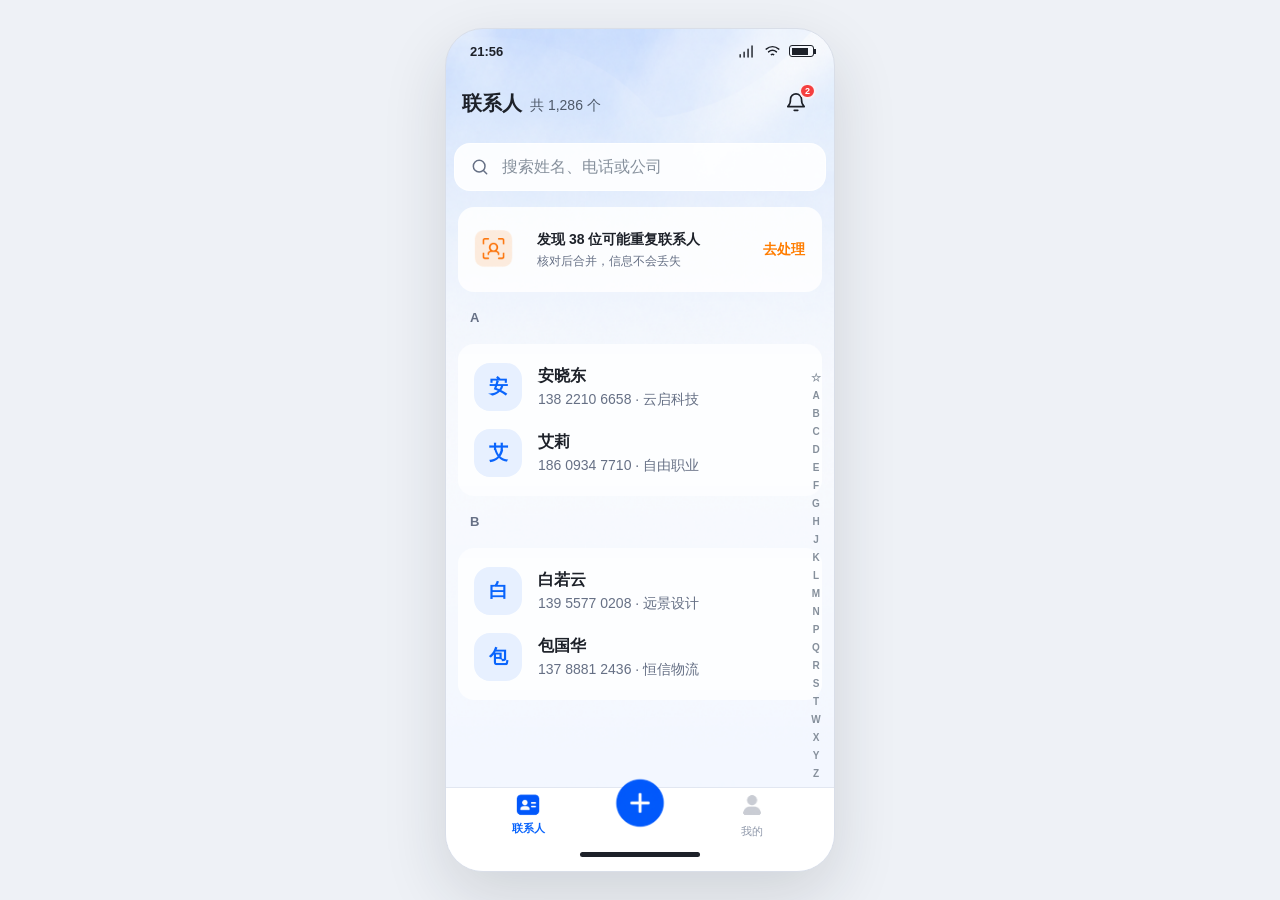
==== commit 8fc809d0: "同步本地最新版本：更新高保真UI、图标、分享海报等" ====
--- a/high_fidelity_ui/index.html
+++ b/high_fidelity_ui/index.html
@@ -6,13 +6,13 @@
 <title>名络 · 智能通讯录业务原型</title>
 <link rel="stylesheet" href="../tokens.css">
 <style>
-/* finesse · register=h5 · morph=A-app-shell · A=ice-blue-monochrome · B=system-sans-fixed-scale · C=scan-summary+segmented-review-list · D=feedback-only-transitions · E=local-first-contact-review · SOUL=6 SPECTACLE=2 DENSITY=8 */
+/* finesse · register=h5 · morph=A-app-shell · A=ice-blue+orange-accent · B=system-sans-fixed-scale · C=profile+service-card+grouped-settings · D=scroll-linked-chrome+feedback-transitions · E=personal-contact-command-center · SOUL=6 SPECTACLE=2 DENSITY=7 */
 :root{--surround:#EEF1F6;--bezel:#D9DEE8;--hairline:rgba(29,33,41,.08);--brand-soft:var(--nl-brand-100);--warning-soft:#FFF3E6;--success-soft:#E8FFEA;--danger-soft:#FFF1F0;--overlay:var(--nl-overlay-strong);--dark:var(--nl-text-primary);--on-dark:var(--nl-surface);--nl-border:var(--nl-border-default);--nl-border-strong:var(--nl-text-disabled);--nl-text-on-brand:var(--nl-on-brand);--nl-bg-secondary-button:var(--nl-button-secondary-bg);--nl-bg-secondary-button-pressed:var(--nl-button-secondary-bg-pressed);--nl-bg-disabled:var(--nl-text-disabled);--nl-bg-pressed:var(--nl-surface-soft);--nl-motion-fast:var(--nl-duration-fast);--nl-motion-slow:var(--nl-duration-slow)}
 *{box-sizing:border-box;-webkit-tap-highlight-color:transparent}html,body{margin:0;width:100%;height:100%;overflow:clip}body{display:grid;place-items:center;background:var(--surround);color:var(--nl-text-primary);font-family:var(--nl-font-sans);-webkit-font-smoothing:antialiased}svg{fill:none;stroke:currentColor;stroke-width:1.8;stroke-linecap:round;stroke-linejoin:round}button,input,textarea{font:inherit;color:inherit}button{border:0;padding:0;background:none;cursor:pointer}button:active{opacity:.72}button:disabled{cursor:not-allowed}.device{position:relative;width:min(390px,100vw);height:min(844px,94dvh);overflow:clip;contain:layout paint;background:var(--nl-bg-page);border:1px solid var(--bezel);border-radius:38px;box-shadow:0 24px 64px rgba(29,33,41,.14)}
 .statusbar{position:absolute;inset:0 0 auto;height:calc(44px + env(safe-area-inset-top));padding:env(safe-area-inset-top) max(20px,env(safe-area-inset-right)) 0 max(24px,env(safe-area-inset-left));z-index:80;display:flex;align-items:center;justify-content:space-between;font-size:13px;font-weight:700;pointer-events:none}.status-icons{display:flex;align-items:center;gap:7px}.status-icons svg{width:19px;height:19px;fill:none;stroke:currentColor;stroke-width:1.8;stroke-linecap:round}.battery{width:25px;height:12px;border:1.5px solid currentColor;border-radius:3px;padding:1.5px;position:relative}.battery:after{content:"";position:absolute;right:-3px;top:3px;width:2px;height:5px;background:currentColor}.battery i{display:block;width:80%;height:100%;background:var(--nl-success)}
 .battery i{background:currentColor}
 .screen{position:absolute;inset:calc(44px + env(safe-area-inset-top)) 0 0;z-index:1;visibility:hidden;pointer-events:none;transform:translateX(100%);background:var(--nl-bg-page);transition:transform var(--nl-motion-slow) var(--nl-ease-standard),visibility var(--nl-motion-slow)}.screen.active{z-index:5;visibility:visible;pointer-events:auto;transform:none}.screen.behind{visibility:visible;transform:translateX(-22%)}.scroll{position:absolute;inset:0;overflow-y:auto;overflow-x:hidden;overscroll-behavior:contain;scrollbar-width:none;padding-bottom:calc(28px + env(safe-area-inset-bottom))}.scroll::-webkit-scrollbar{display:none}.with-tabs .scroll{bottom:calc(72px + env(safe-area-inset-bottom));padding-bottom:24px}.with-actions .scroll{bottom:calc(76px + env(safe-area-inset-bottom));padding-bottom:24px}
-.device.instant-route .screen{transition:none}
+.device.instant-route .screen,.instant-exit{transition:none!important}
 .navbar{height:44px;display:grid;grid-template-columns:64px 1fr 64px;align-items:center;padding:0 8px;position:sticky;top:0;z-index:12;background:rgba(245,246,250,.96)}.nav-title{text-align:center;font-size:16px;font-weight:700}.nav-side{min-width:44px;min-height:44px;display:flex;align-items:center;color:var(--nl-brand-600);font-size:14px;font-weight:600}.nav-side.end{justify-content:flex-end}.nav-side svg{width:22px;height:22px}.nav-side:active,.icon-button:active{opacity:.62}
 .page-head{padding:8px 16px 16px;background:linear-gradient(180deg,var(--nl-brand-50),rgba(245,246,250,0))}.head-row{display:flex;align-items:flex-start;justify-content:space-between;gap:12px}.page-title{margin:0;font-size:28px;line-height:36px;font-weight:700;letter-spacing:-.02em}.page-subtitle{margin:3px 0 0;color:var(--nl-text-secondary);font-size:13px;line-height:18px}.head-actions{display:flex;gap:4px}.icon-button{width:44px;height:44px;border-radius:22px;display:grid;place-items:center}.icon-button.brand{background:var(--nl-brand-600);color:var(--nl-text-on-brand)}.icon-button svg{width:22px;height:22px}.search-box{height:48px;margin-top:16px;border-radius:24px;background:var(--nl-surface);display:flex;align-items:center;gap:10px;padding:0 15px}.search-box svg{width:20px;height:20px;color:var(--nl-text-tertiary)}.search-box input{min-width:0;flex:1;border:0;outline:0;background:transparent;font-size:15px}.search-box input::placeholder{color:var(--nl-text-placeholder)}.search-box:focus-within{box-shadow:0 0 0 2px var(--nl-brand-600)}
 .page-content{padding:0 16px 24px}.section-title{margin:20px 0 8px;font-size:18px;line-height:26px}.section-title-row{display:flex;align-items:center;justify-content:space-between}.section-meta{font-size:12px;color:var(--nl-text-tertiary)}.card{background:var(--nl-surface-subtle);border-radius:16px;padding:16px}.flat-card{background:var(--nl-surface-subtle);border-radius:12px}.notice{display:flex;align-items:center;gap:12px;min-height:76px}.notice-icon{width:40px;height:40px;border-radius:12px;display:grid;place-items:center;flex:none;background:var(--brand-soft);color:var(--nl-brand-600)}.notice-icon.warn{background:var(--warning-soft);color:var(--nl-warning)}.notice-icon svg{width:22px;height:22px}.notice-copy{min-width:0;flex:1}.notice-copy strong{display:block;font-size:15px;line-height:22px}.notice-copy span{display:block;margin-top:2px;color:var(--nl-text-secondary);font-size:12px;line-height:18px}.text-button{min-width:44px;min-height:44px;color:var(--nl-brand-600);font-size:13px;font-weight:700;white-space:nowrap}.banner{margin-bottom:12px;padding:12px 14px;border-radius:12px;display:flex;gap:10px;font-size:13px;line-height:20px;background:var(--warning-soft);color:var(--nl-text-secondary)}.banner.danger{background:var(--danger-soft)}.banner svg{width:20px;height:20px;flex:none;color:var(--nl-warning)}
@@ -30,6 +30,7 @@
 .my-head{padding:8px 16px 20px;background:linear-gradient(180deg,var(--nl-brand-50),rgba(245,246,250,0))}.my-title-row{display:flex;align-items:center;justify-content:space-between}.my-user{display:flex;align-items:center;gap:13px;margin-top:12px}.my-user strong{font-size:20px}.my-user span{display:block;margin-top:3px;color:var(--nl-text-secondary);font-size:12px}.metrics{display:grid;grid-template-columns:repeat(3,minmax(0,1fr));margin-top:18px;background:var(--nl-surface-subtle);border-radius:16px;overflow:hidden}.metric{min-width:0;min-height:100px;padding:12px 4px;display:flex;flex-direction:column;align-items:center;justify-content:center;text-align:center}.metric+.metric{border-left:1px solid var(--nl-border)}.metric:active{background:var(--nl-bg-pressed)}.metric b{font-size:20px}.metric span{display:block;margin-top:3px;color:var(--nl-text-secondary);font-size:12px;font-weight:600}.metric small{display:block;max-width:100%;margin-top:3px;color:var(--nl-text-tertiary);font-size:10px;line-height:15px;white-space:nowrap;overflow:hidden;text-overflow:ellipsis}.setting-icon{width:36px;height:36px;border-radius:11px;display:grid;place-items:center;flex:none;background:var(--brand-soft);color:var(--nl-brand-600)}.setting-icon svg{width:19px;height:19px}.setting-copy{flex:1;min-width:0;font-size:15px}.setting-copy small{display:block;margin-top:2px;color:var(--nl-text-tertiary);font-size:11px}.value{color:var(--nl-text-secondary);font-size:13px}.setting-row.danger .setting-icon{background:var(--danger-soft);color:var(--nl-danger)}.setting-row.danger .setting-copy{color:var(--nl-danger)}.switch{width:48px;height:28px;border-radius:14px;background:var(--nl-bg-disabled);padding:2px}.switch:after{content:"";display:block;width:24px;height:24px;border-radius:50%;background:var(--nl-surface);transition:transform var(--nl-motion-fast)}.switch.on{background:var(--nl-brand-600)}.switch.on:after{transform:translateX(20px)}.settings-subview,.my-feature-subview{position:absolute;inset:0;z-index:40;visibility:hidden;pointer-events:none;transform:translateX(100%);background:var(--nl-bg-page);transition:transform var(--nl-motion-slow) var(--nl-ease-standard),visibility var(--nl-motion-slow)}.settings-subview.open,.my-feature-subview.open{visibility:visible;pointer-events:auto;transform:none}.settings-subview .scroll,.my-feature-subview .scroll{inset:0;padding-bottom:calc(28px + env(safe-area-inset-bottom))}.feature-summary{margin:4px 0 16px;padding:14px 16px;border-radius:12px;background:var(--brand-soft);color:var(--nl-text-secondary);font-size:13px;line-height:20px}.feature-row{min-height:72px}.feature-row .avatar{width:40px;height:40px;font-size:14px}.feature-action{min-width:56px;min-height:44px;color:var(--nl-brand-600);font-size:13px;font-weight:700}
 .overlay{position:absolute;inset:0;z-index:100;display:none;align-items:center;justify-content:center;padding:20px;background:var(--overlay)}.overlay.show{display:flex}.dialog{width:100%;max-width:350px;padding:22px 20px 20px;border-radius:20px;background:var(--nl-surface);text-align:center}.dialog h2{margin:0;font-size:18px;line-height:26px}.dialog p{margin:8px 0 18px;color:var(--nl-text-secondary);font-size:13px;line-height:20px}.dialog-actions{display:grid;grid-template-columns:1fr 1fr;gap:10px}.dialog-actions .button{height:44px;font-size:15px}.toast{position:absolute;z-index:120;left:16px;right:16px;bottom:calc(88px + env(safe-area-inset-bottom));min-height:48px;padding:10px 14px;border-radius:12px;background:var(--dark);color:var(--on-dark);display:flex;align-items:center;gap:10px;transform:translateY(16px);opacity:0;pointer-events:none;transition:.18s}.toast.show{opacity:1;transform:none;pointer-events:auto}.toast span{flex:1;font-size:12px;line-height:18px}.toast button{min-width:44px;min-height:44px;color:var(--nl-brand-200);font-size:13px;font-weight:700}.toast.inline{bottom:calc(20px + env(safe-area-inset-bottom))}.hidden{display:none!important}.spinner{width:28px;height:28px;margin:0 auto 16px;border:3px solid var(--brand-soft);border-top-color:var(--nl-brand-600);border-radius:50%;animation:spin .7s linear infinite}@keyframes spin{to{transform:rotate(360deg)}}@keyframes shimmer{to{transform:translateX(100%)}}:focus-visible{outline:2px solid var(--nl-brand-600);outline-offset:2px}
 @media(max-width:559px){body{display:block;background:var(--nl-bg-page)}.device{width:100vw;height:100dvh;border:0;border-radius:0;box-shadow:none}}@media(max-height:700px) and (min-width:560px){.device{height:100dvh;border-radius:0}}@media(prefers-reduced-motion:reduce){*,*:before,*:after{transition-duration:.01ms!important;animation-duration:.01ms!important;animation-iteration-count:1!important}}
+
 
 /* Reference pass: soft blue atmospheric header, larger contact rhythm, and grouped index rails. */
 .device:has(#screen-01.active){background:var(--nl-bg-page) url("../icon/联系人bg.png") center top/100% auto no-repeat}
@@ -267,8 +268,8 @@
 #screen-04{background-color:var(--nl-brand-50);background-image:url("../icon/联系人bg.png");background-size:100% auto;background-position:center -44px}
 #screen-04 .scroll{padding-bottom:calc(16px + env(safe-area-inset-bottom))}
 #screen-04 .navbar{height:56px;grid-template-columns:56px minmax(0,1fr) 56px;padding:0 6px;background-color:transparent;transition:background-color .16s linear}
-#device.is-scrolled #screen-04 .navbar{background-color:rgba(253,254,255,var(--scroll-progress,0))}
-#device:has(#screen-04.active) .statusbar{background-color:rgba(253,254,255,var(--scroll-progress,0))!important}
+#device.is-scrolled #screen-04 .navbar{background-color:rgba(255,255,255,var(--scroll-progress,0))}
+#device:has(#screen-04.active) .statusbar{background-color:rgba(255,255,255,var(--scroll-progress,0))!important}
 #screen-04 .navbar .nav-title{font-size:16px;line-height:24px;letter-spacing:.02em}
 #screen-04 .dedup-back{width:44px;height:44px;display:grid;place-items:center;background:transparent!important;border-radius:0}
 #screen-04 .dedup-back img{width:32px;height:32px;display:block;mix-blend-mode:multiply}
@@ -342,13 +343,17 @@
 #screen-03 .form-section .input{height:44px}
 .phone-card-list{display:grid;gap:12px}
 .phone-entry-card{position:relative;margin-bottom:0!important;padding-top:12px!important}
-.phone-card-head{min-height:30px;display:flex;align-items:center;justify-content:space-between}
+.phone-card-head{position:relative;min-height:30px;display:flex;align-items:center;justify-content:space-between}
 .phone-card-head .field-label{margin:0}
 .phone-line{grid-template-columns:72px minmax(0,1fr);gap:6px}
 .phone-line+.phone-line{margin-top:0}
-.phone-type{height:44px;padding-right:18px;color:var(--nl-text-primary);font-size:14px;background-color:var(--nl-surface);background-position:right center}
-.phone-type option{background:var(--nl-surface);color:var(--nl-text-primary)}
-.phone-type:focus{border-radius:10px;box-shadow:0 6px 18px rgba(29,33,41,.12)}
+.phone-type-wrap{position:relative;display:inline-flex;align-items:center}
+.phone-type-trigger{min-width:78px;height:36px;padding:0 28px 0 12px;border:0;border-radius:18px;background:var(--nl-surface);color:var(--nl-text-secondary);font-size:14px;line-height:20px;font-weight:600;text-align:left;box-shadow:none;background-image:url("data:image/svg+xml,%3Csvg xmlns='http://www.w3.org/2000/svg' viewBox='0 0 24 24' fill='none' stroke='%2386909C' stroke-width='2' stroke-linecap='round' stroke-linejoin='round'%3E%3Cpath d='m7 9 5 5 5-5'/%3E%3C/svg%3E");background-repeat:no-repeat;background-position:right 8px center;background-size:16px}
+.phone-type-trigger:focus-visible{outline:2px solid var(--nl-brand-600);outline-offset:2px}
+.phone-type-menu{position:absolute;z-index:30;top:calc(100% + 8px);left:0;min-width:132px;display:grid;gap:12px;padding:8px;border:0;border-radius:16px;background:var(--nl-surface);box-shadow:0 12px 28px rgba(29,33,41,.14)}
+.phone-type-menu[hidden]{display:none}
+.phone-type-option{min-height:44px;padding:0 12px;border-radius:10px;color:var(--nl-text-primary);font-size:14px;line-height:20px;text-align:left;white-space:nowrap}
+.phone-type-option[aria-selected="true"]{background:var(--nl-brand-50);color:var(--nl-brand-600);font-weight:600}
 .phone-line .input{height:44px!important}
 .remove-phone{width:44px;height:44px;color:var(--nl-text-tertiary);border-radius:12px}
 .remove-phone:active{background:var(--nl-bg-secondary-button)}
@@ -583,12 +588,22 @@
 #screen-02 .quick-grid{margin-top:16px;margin-bottom:16px}
 #screen-02 .quick-action:first-child:before,#screen-02 .quick-action:nth-child(4):before{width:52px;height:52px}
 
+/* Contact detail rhythm: a clearer profile break and a tighter, optically centered action rail. */
+#screen-02 .hero-profile{margin-bottom:20px}
+#screen-02 .quick-grid{grid-template-columns:repeat(4,minmax(0,1fr));column-gap:0;margin-top:0;margin-bottom:12px;padding:8px}
+#screen-02 .quick-action{width:100%;min-width:0;min-height:96px;padding:0;display:grid;grid-template-rows:64px 20px;place-items:center;align-content:center;gap:2px;text-align:center}
+#screen-02 .quick-action:before{grid-row:1;margin:0 auto;place-self:center}
+#screen-02 .quick-action>span{grid-row:2;width:100%;line-height:20px;text-align:center}
+
 #screen-05>.scroll>.banner{color:var(--nl-warning)}
 
 /* Shared scroll chrome: transparent at rest, then status and action bars fade to white together. */
-.statusbar{background-color:rgba(255,255,255,var(--scroll-progress,0))!important;transition:background-color .2s linear;will-change:background-color}
-.navbar{background-color:rgba(255,255,255,var(--scroll-progress,0))!important;transition:background-color .2s linear;will-change:background-color}
-#screen-01 .page-head{background-color:rgba(255,255,255,var(--scroll-progress,0));transition:background-color .2s linear;will-change:background-color}
+.statusbar{background-color:transparent!important;background-image:none!important;transition:none;will-change:background-color}
+.navbar{background-color:transparent!important;background-image:none!important;transition:none!important;will-change:background-color}
+.device.is-scrolled .statusbar{background-color:rgba(255,255,255,var(--scroll-progress,0))!important}
+.device.is-scrolled .navbar{background-color:rgba(255,255,255,var(--scroll-progress,0))!important}
+.device:not(.is-scrolled) .statusbar,.device:not(.is-scrolled) .navbar{background-color:transparent!important}
+#screen-01 .page-head{background-color:rgba(255,255,255,var(--scroll-progress,0));transition:none!important;will-change:background-color}
 #screen-08 #settings-content .setting-icon img{width:24px;height:24px;display:block;object-fit:contain}
 #screen-03 .input::placeholder,#screen-03 .textarea::placeholder{color:var(--nl-text-placeholder);font-weight:400;opacity:1}
 #screen-08 #settings-content .settings-master-card+.settings-master-card{margin-top:12px}
@@ -613,10 +628,19 @@
 /* Latest annotations: compact forms, centered account metrics and clearer destructive actions. */
 #screen-01 .tab[data-go="screen-08"]:before,#screen-08 .tab[data-go="screen-08"]:before{width:33px;height:33px}
 #screen-03 .form-section{margin-bottom:12px}
+#screen-03 .field-label{font-size:14px;line-height:20px}
 #screen-03 .phone-card-list{gap:12px}
-#screen-03 .phone-card-head{grid-template-columns:minmax(0,1fr) 44px}
-#screen-03 .delete-contact-card{padding:0;background:transparent}
-#screen-03 .delete-contact-button{width:100%;min-height:56px;border-radius:16px;background:var(--nl-surface);color:var(--nl-danger);font-size:16px;font-weight:500;text-align:center}
+#screen-03 .phone-card-list{margin-bottom:12px}
+#screen-03 .phone-entry-card{padding:14px 16px!important}
+#screen-03 .phone-card-head{min-height:24px;margin:0 0 7px;display:block}
+#screen-03 .phone-card-head .phone-type{height:24px;color:var(--nl-text-secondary);font-size:14px;line-height:20px;font-weight:600}
+#screen-03 .phone-entry-card .remove-phone{position:absolute;top:4px;right:6px}
+#screen-03>.actionbar{padding:12px 16px calc(16px + env(safe-area-inset-bottom));background:var(--nl-surface);border-top:1px solid var(--nl-border)}
+#screen-03>.actionbar .button-row{grid-template-columns:repeat(2,minmax(0,1fr));gap:12px}
+#screen-03 .delete-contact-card.hidden + #save-contact{grid-column:1 / -1}
+#screen-03 .delete-contact-card{width:100%;min-width:0;margin:0!important;padding:0!important;background:transparent}
+#screen-03 .delete-contact-button{width:100%;height:48px;border-radius:24px;background:var(--nl-surface);color:var(--nl-danger);font-size:16px;font-weight:600;text-align:center}
+#screen-03 .delete-contact-button:active{background:var(--nl-danger-soft)}
 #screen-05 .reason{font-weight:400}
 #screen-05 .merge-list{padding-bottom:24px}
 #screen-05 .select-mark{width:20px;height:20px;border-radius:10px;font-size:12px}
@@ -634,6 +658,726 @@
 #dialog-overlay[data-variant="phone-picker"] .dialog-actions .button{height:52px;border:0;font-size:16px}
 #dialog-overlay[data-variant="phone-picker"] .dialog-actions .button+.button{border-top:0}
 @media(prefers-reduced-motion:reduce){#screen-04 *{animation-duration:.01ms!important;animation-iteration-count:1!important;transition-duration:.01ms!important}}
+
+/* Latest review: align form controls, tighten detail rhythm, and simplify the account header. */
+#screen-03 .phone-type-trigger{padding-left:0;background-position:right 0 center}
+#screen-03 .phone-type-menu{left:0}
+#screen-02 .hero-profile{margin-bottom:12px;padding-bottom:20px}
+#screen-02 .page-content>.notice{margin:12px 0!important}
+#screen-02 #detail-fields{margin-top:12px}
+#screen-03>.actionbar{background:transparent;border-top:0}
+#device:has(#screen-08.active){background-color:var(--nl-bg-page);background-image:url("assets/home/my-top-bg.png");background-size:100% auto;background-position:center top;background-repeat:no-repeat}
+#screen-08.active{background:transparent}
+#screen-08 .my-profile-card{height:124px;padding:18px 16px;background:transparent}
+#screen-08 .my-profile-art{display:none}
+#screen-08 .my-profile-card .my-user{gap:16px}
+#screen-08 .my-profile-card .my-user .avatar{width:88px;height:88px;font-size:32px;background:rgba(232,240,255,.82)}
+#screen-08 .my-profile-card .my-user strong{font-size:20px;line-height:28px}
+#screen-08 .my-profile-card .my-user .job-tag{display:inline-flex;margin-top:6px;padding:3px 10px;border-radius:12px;background:rgba(255,255,255,.72);color:var(--nl-text-secondary);font-size:12px;line-height:18px}
+#screen-08 .metrics{margin-top:12px;gap:12px}
+#screen-08 .metric{height:105px;padding:16px 12px;align-items:flex-start;justify-content:flex-start;text-align:left}
+#screen-08 .metric b{font-size:20px;line-height:24px}
+#screen-08 #settings-content .setting-row{min-height:56px}
+#screen-08 #settings-content .setting-icon{width:30px;height:30px}
+#screen-08 #settings-content .setting-icon img{width:25px;height:25px}
+#screen-08 .metrics{gap:12px}
+#screen-08 .metric{height:118px;align-items:center;justify-content:center;text-align:center;padding:16px 12px}
+#screen-08 .metric b,#screen-08 .metric span,#screen-08 .metric small{width:100%;text-align:center}
+
+/* My-page reference pass: one service card, compact profile actions, and scroll-linked chrome. */
+#device:has(#screen-08.active)>.statusbar{background-color:rgba(255,255,255,var(--scroll-progress,0))!important;background-image:none!important}
+#device:not(.is-scrolled):has(#screen-08.active)>.statusbar{background-color:transparent!important}
+#screen-08 .my-head{padding:8px 16px 18px;background:transparent}
+#screen-08 .my-title-row{position:sticky;top:0;z-index:20;min-height:44px;margin:0 -16px;padding:0 16px;background-color:rgba(255,255,255,var(--scroll-progress,0));transition:none}
+#screen-08 .my-profile-card{height:104px;margin-top:8px;padding:18px 16px;background:transparent;overflow:visible}
+#screen-08 .my-profile-card .my-user{height:68px;gap:14px;padding-right:78px}
+#screen-08 .my-profile-card .my-user .avatar{width:68px;height:68px;font-size:28px;background:rgba(232,240,255,.84)}
+#screen-08 .my-profile-card .my-user .job-tag{display:inline-flex;width:auto;margin-top:5px;padding:3px 10px;border-radius:99px;background:var(--warning-soft);color:var(--nl-warning);font-size:12px;line-height:18px}
+#screen-08 .my-share-card{position:absolute;z-index:3;right:10px;top:50%;width:68px;min-height:60px;transform:translateY(-50%);display:flex;flex-direction:column;align-items:center;justify-content:center;gap:5px;border-radius:14px;color:var(--nl-text-primary);font-size:12px;white-space:nowrap}
+#screen-08 .my-share-card svg{width:24px;height:24px;color:var(--nl-brand-600);stroke-width:1.8}
+#screen-08 .my-share-card:active{transform:translateY(-50%) scale(.96);background:rgba(255,255,255,.5)}
+#screen-08 .overview-heading{display:none}
+#screen-08 .metrics{height:130px;margin-top:14px;padding:14px 8px 12px;gap:0;border-radius:20px;background:rgba(255,255,255,.92);box-shadow:0 12px 30px rgba(45,83,145,.08);overflow:hidden}
+#screen-08 .metric{height:104px;min-height:104px;padding:8px 4px;gap:9px;border:0!important;border-radius:14px;background:transparent;box-shadow:none;align-items:center;justify-content:center;text-align:center}
+#screen-08 .metric:active{background:var(--nl-bg-pressed);transform:scale(.97)}
+#screen-08 .metric b,#screen-08 .metric small{display:none}
+#screen-08 .metric>span:not(.metric-icon){order:2;width:100%;margin:0;color:var(--nl-text-primary);font-size:14px;line-height:20px;font-weight:500;text-align:center}
+#screen-08 .metric .metric-icon{position:relative;order:1;width:52px;height:52px;margin:0;display:grid;place-items:center;overflow:hidden;border-radius:14px;color:var(--nl-text-primary)}
+#screen-08 .metric .metric-icon img{width:52px;height:52px;display:block;object-fit:contain;transform:none;mix-blend-mode:normal}
+#screen-08 .page-content{padding-top:0}
+#screen-08 #settings-content .settings-master-card{margin:12px 0 0;border-radius:18px;background:rgba(255,255,255,.94);overflow:hidden}
+#screen-08 #settings-content .settings-master-card .setting-row{min-height:68px;padding:10px 16px}
+#screen-08 #settings-content .settings-master-card .setting-row:not(:last-child):after{display:block;left:58px;right:16px}
+#screen-08 #merge-history-entry .setting-icon{overflow:hidden}
+#screen-08 #merge-history-entry .setting-icon img{width:36px;height:36px;object-fit:cover;transform:scale(1.85)}
+#screen-08 #settings-content .settings-master-card+.settings-master-card{margin-top:0}
+#screen-08 .settings-subview .navbar{background-color:rgba(255,255,255,var(--scroll-progress,0))}
+#settings-panel-content{padding-top:12px}
+#settings-panel-content .settings-panel-card{margin:0;border-radius:16px;background:rgba(255,255,255,.94);overflow:hidden}
+#settings-panel-content .settings-panel-card .setting-row{min-height:66px;padding:0 16px;gap:10px}
+#settings-panel-content .settings-panel-card .setting-copy{font-size:16px;line-height:22px;font-weight:400}
+#settings-panel-content .settings-panel-card .setting-copy small,#settings-panel-content .settings-panel-card .value{display:none}
+#settings-panel-content .settings-panel-card .setting-icon{display:none}
+#settings-panel-content .settings-panel-card .setting-row>.chevron{display:block;width:18px;height:18px;color:var(--nl-text-placeholder);stroke-width:2}
+#settings-panel-content .settings-panel-card .setting-row:not(:last-child):after{display:block;left:16px;right:16px;background:var(--nl-border)}
+#settings-panel-content .account-card-list{margin-top:16px}
+@media(max-width:559px) and (max-height:700px){#screen-08 .my-head{padding-bottom:10px}#screen-08 .my-profile-card{height:96px;padding-top:12px;padding-bottom:12px}#screen-08 .metrics{height:112px;margin-top:12px;padding-top:8px;padding-bottom:8px}#screen-08 .metric{height:96px;min-height:96px;gap:7px}#screen-08 #settings-content .settings-master-card{margin-top:12px}#screen-08 #settings-content .settings-master-card .setting-row{min-height:60px;padding-top:6px;padding-bottom:6px}}
+
+/* Share card reference pass: a spacious editable business-card composition. */
+#screen-07{background:#f7f9fe;color:var(--nl-text-primary)}
+#screen-07>.scroll{padding-bottom:24px;background:#f7f9fe url("../icon/bg.png") center top/100% auto no-repeat}
+#screen-07 .navbar{height:56px;grid-template-columns:64px 1fr 64px;padding:0 8px;background:transparent!important}
+#screen-07 .navbar .nav-side{color:var(--nl-brand-600);min-height:44px}
+#screen-07 .navbar .nav-side svg{width:28px;height:28px;stroke-width:1.9}
+#screen-07 .navbar .nav-title{font-size:24px;line-height:32px;font-weight:700}
+#screen-07 .share-preview{margin:12px 0 0;padding:0 16px;background:transparent;border-radius:0}
+#screen-07 .share-card-stack{position:relative;padding:0 5px 9px}
+#screen-07 .share-card-stack:before,#screen-07 .share-card-stack:after{content:"";position:absolute;inset:9px 0 0;border:1px solid rgba(175,199,235,.55);border-radius:25px;background:rgba(236,245,255,.66);box-shadow:0 12px 22px rgba(73,116,188,.08);transform:translate(7px,7px);z-index:0}
+#screen-07 .share-card-stack:after{inset:5px 2px 3px;border-color:rgba(197,216,243,.72);background:rgba(255,255,255,.54);transform:translate(3px,3px);z-index:1}
+#screen-07 .share-card{position:relative;z-index:2;isolation:isolate;min-height:276px;overflow:hidden;padding:24px 22px 22px;border:1px solid rgba(180,204,239,.95);border-radius:25px;background:linear-gradient(135deg,rgba(255,255,255,.96),rgba(235,244,255,.87));box-shadow:0 10px 22px rgba(55,93,153,.12),inset 0 0 0 2px rgba(255,255,255,.66)}
+#screen-07 .share-card:before{content:"";position:absolute;inset:7px;border:1px solid rgba(255,255,255,.72);border-radius:19px;pointer-events:none;z-index:3}
+#screen-07 .share-card-brand{position:relative;z-index:4;width:116px;display:flex;flex-direction:column;align-items:flex-start;gap:3px}
+#screen-07 .share-card-brand img{display:block;width:116px;height:auto;object-fit:contain}
+#screen-07 .share-card-brand span{display:none}
+#screen-07 .share-card-copy{position:relative;z-index:4;display:flex;flex-direction:column;align-items:flex-start;width:61%;margin-top:26px}
+#screen-07 .share-card-name{display:block;font-size:34px;line-height:42px;letter-spacing:0;font-weight:700}
+#screen-07 .share-card-role{display:block;margin-top:3px;color:#5d6880;font-size:17px;line-height:25px;white-space:nowrap}
+#screen-07 .share-card-line{display:flex;align-items:center;gap:10px;margin-top:18px;color:#4e5a73;font-size:16px;line-height:22px;white-space:nowrap}
+#screen-07 .share-card-line+.share-card-line{margin-top:9px}
+#screen-07 .share-card-line svg{width:23px;height:23px;flex:none;color:var(--nl-brand-600);stroke-width:1.8}
+#screen-07 .share-card-art{position:absolute;z-index:1;right:-10px;top:72px;width:58%;height:182px;background:url("assets/my/profile-orbit.png") center/contain no-repeat;opacity:.96;filter:saturate(1.15) contrast(1.04)}
+#screen-07 .share-card-art:after{content:"";position:absolute;right:22px;top:8px;width:78px;height:78px;border-radius:22px;background:linear-gradient(135deg,rgba(37,154,255,.78),rgba(24,91,245,.1));opacity:.45;filter:blur(2px);transform:rotate(18deg)}
+#screen-07 .share-card-edge{position:absolute;z-index:4;left:-2px;right:32%;bottom:0;height:18px;background:linear-gradient(90deg,#1168f5,#16b9ef 68%,rgba(22,185,239,0));clip-path:polygon(0 0,87% 0,100% 100%,0 100%);box-shadow:0 -1px 0 rgba(255,255,255,.7)}
+#screen-07 .share-card .share-meta{position:absolute;left:-1px;top:-1px;width:1px;height:1px;overflow:hidden;opacity:0;pointer-events:none;border:0;padding:0;margin:0}
+#screen-07 .share-list{padding:27px 16px 112px}
+#screen-07 .share-section-heading{margin:0 0 14px;font-size:24px;line-height:32px;font-weight:700}
+#screen-07 .share-mode-tabs{display:grid;grid-template-columns:repeat(3,minmax(0,1fr));min-height:50px;overflow:hidden;border:1px solid rgba(214,221,235,.95);border-radius:13px;background:rgba(255,255,255,.82);box-shadow:0 3px 12px rgba(52,75,117,.04)}
+#screen-07 .share-mode-tab{min-height:50px;color:var(--nl-text-primary);font-size:16px;font-weight:500}
+#screen-07 .share-mode-tab+.share-mode-tab{border-left:1px solid rgba(214,221,235,.9)}
+#screen-07 .share-mode-tab.on{color:#fff;background:var(--nl-brand-600);font-weight:600}
+#screen-07 .share-mode-panel{margin-top:14px;padding:20px 18px 18px;border-radius:18px;background:rgba(255,255,255,.93);box-shadow:0 7px 22px rgba(57,85,130,.07)}
+#screen-07 .share-mode-panel-head{display:flex;align-items:flex-start;justify-content:space-between;gap:12px}
+#screen-07 .share-mode-panel h3{margin:0;font-size:20px;line-height:28px;font-weight:700}
+#screen-07 .share-mode-panel p{margin:6px 0 0;color:#8a94aa;font-size:14px;line-height:21px}
+#screen-07 .share-adjust{min-width:48px;min-height:44px;color:var(--nl-brand-600);font-size:16px;font-weight:600}
+#screen-07 .share-field-chips{display:flex;flex-wrap:wrap;gap:10px;margin-top:20px}
+#screen-07 .share-field-chips span{min-height:32px;padding:4px 12px;border:1px solid rgba(214,221,235,.95);border-radius:8px;color:#69748a;font-size:14px;line-height:22px;background:#fff}
+#screen-07 .share-mode-note{margin:14px 4px 0;color:#8b95aa;font-size:14px;line-height:22px}
+#screen-07 .expiry-heading{margin-top:40px}
+#screen-07 .expiry-group{margin-bottom:0;padding:0;border-radius:16px;background:rgba(255,255,255,.93);box-shadow:0 7px 22px rgba(57,85,130,.06)}
+#screen-07 .expiry-group .option-row{min-height:64px;padding:0 18px}
+#screen-07 .expiry-group .option-row+.option-row{display:none}
+#screen-07 .expiry-group .option-copy{font-size:18px;line-height:26px}
+#screen-07 .expiry-group .option-copy small{display:none}
+#screen-07 .expiry-group .share-row-chevron{width:20px;height:20px;color:#96a0b5;stroke-width:2}
+#screen-07 .share-custom-fields{margin:14px -2px 0;padding:0;background:transparent;border-radius:0}
+#screen-07 .share-custom-fields .option-row{min-height:58px;padding:0 2px}
+#screen-07 .share-custom-fields .option-copy{font-size:15px}
+#screen-07 .share-custom-fields .option-copy small{font-size:12px}
+#screen-07 .share-custom-fields .checkbox{order:2;width:22px;height:22px;margin-left:auto;border-radius:50%}
+#screen-07>.actionbar{padding:12px 16px calc(16px + env(safe-area-inset-bottom));background:rgba(247,249,254,.9);border-top:0}
+#screen-07>.actionbar .button-row{grid-template-columns:1fr 1.28fr;gap:12px}
+#screen-07>.actionbar .button{height:52px;font-size:17px;font-weight:600}
+#screen-07>.actionbar .button.secondary{border:1px solid #dfe4ed;background:#f4f5f8;color:var(--nl-text-primary)}
+#screen-07>.actionbar .button.primary{background:var(--nl-brand-600);box-shadow:0 6px 15px rgba(19,104,245,.22)}
+#screen-07>.actionbar .button svg{display:none}
+@media(max-width:559px) and (max-height:700px){#screen-07 .share-card{min-height:245px;padding:20px 18px 18px}#screen-07 .share-card-name{font-size:29px;line-height:36px}#screen-07 .share-card-role{font-size:14px}#screen-07 .share-card-line{margin-top:12px;font-size:14px}#screen-07 .share-card-art{top:64px;height:160px}#screen-07 .share-list{padding-top:20px}#screen-07 .expiry-heading{margin-top:28px}}
+
+/* Public business card reference pass: blue identity card plus long company profile. */
+#screen-07{background:#f5f8ff}
+#screen-07>.scroll{background:#f5f8ff url("../icon/bg.png") center top/100% auto no-repeat;padding-bottom:120px}
+#screen-07 .navbar{height:50px;background:transparent!important}
+#screen-07 .navbar .nav-title{font-size:17px;line-height:24px}
+#screen-07 .navbar .nav-side{color:#17233d}
+#screen-07 .navbar .nav-side svg{width:24px;height:24px}
+#screen-07 .share-preview{margin:10px 10px 0;padding:0;background:transparent}
+#screen-07 .share-card-stack{padding:0 0 8px}
+#screen-07 .share-card-stack:before,#screen-07 .share-card-stack:after{display:none}
+#screen-07 .share-card{min-height:270px;padding:0;border:0;border-radius:12px;background:linear-gradient(145deg,#427ff2 0%,#5384eb 55%,#4f7fec 100%);box-shadow:0 8px 18px rgba(34,83,180,.18);color:#fff}
+#screen-07 .share-card:before{display:none}
+#screen-07 .share-card-companybar{position:absolute;z-index:5;left:0;right:0;top:0;height:43px;padding:0 13px;display:flex;align-items:center;justify-content:space-between;border-radius:12px 12px 0 0;background:#fff0d5;color:#7e5b24;font-size:11px}
+#screen-07 .share-card-companybar:before{content:"";width:9px;height:9px;margin-right:5px;border-radius:50%;background:#f5a623;box-shadow:14px 0 0 -2px rgba(245,166,35,.3)}
+#screen-07 .share-card-companybar span:first-child{margin-right:auto;padding-left:4px}
+#screen-07 .share-card-companybar span:last-child{color:#9d7b45}
+#screen-07 .share-card-copy{position:absolute;z-index:4;left:16px;top:58px;width:auto;margin:0;display:flex;flex-direction:row;align-items:center;gap:11px}
+#screen-07 .share-card-avatar{width:55px;height:55px;display:grid;place-items:center;border:2px solid rgba(255,255,255,.72);border-radius:50%;background:rgba(255,255,255,.22);font-size:22px;font-weight:700}
+#screen-07 .share-card-identity{display:flex;flex-direction:column;align-items:flex-start;min-width:0}
+#screen-07 .share-card-name{font-size:19px;line-height:26px;color:#fff}
+#screen-07 .share-card-role{margin-top:1px;color:rgba(255,255,255,.88);font-size:12px;line-height:18px}
+#screen-07 .share-card-contact{margin-top:3px;color:rgba(255,255,255,.84);font-size:11px;line-height:17px}
+#screen-07 .share-card-contact svg{width:13px;height:13px;color:#fff}
+#screen-07 .share-card-art{right:-15px;top:65px;width:43%;height:150px;opacity:.16;filter:brightness(0) invert(1)}
+#screen-07 .share-card-foot{position:absolute;z-index:5;left:12px;right:12px;bottom:0;height:34px;display:flex;align-items:center;justify-content:space-between;color:rgba(255,255,255,.7);font-size:10px;border-top:1px solid rgba(255,255,255,.16)}
+#screen-07 .share-card-foot span{display:flex;align-items:center;gap:4px}
+#screen-07 .share-card-foot span:before{content:"";width:8px;height:8px;border-radius:50%;background:rgba(255,255,255,.8)}
+#screen-07 .share-list{padding:6px 10px 112px}
+#screen-07 .share-public-section{margin-top:16px}
+#screen-07 .share-public-heading{display:flex;align-items:center;justify-content:space-between;min-height:28px;margin-bottom:8px}
+#screen-07 .share-public-heading h2{margin:0;color:#17233d;font-size:16px;line-height:24px;font-weight:700}
+#screen-07 .share-public-heading>span{color:#96a0b2;font-size:11px}
+#screen-07 .share-info-card{padding:8px 12px;border-radius:10px;background:rgba(255,255,255,.94);box-shadow:0 4px 14px rgba(45,75,125,.06)}
+#screen-07 .share-info-row{min-height:32px;display:flex;align-items:center;gap:8px;color:#7f899b;font-size:11px;border-bottom:1px solid #edf0f6}
+#screen-07 .share-info-row:last-child{border-bottom:0}
+#screen-07 .share-info-row strong{margin-left:auto;max-width:62%;overflow:hidden;color:#505b70;font-size:11px;font-weight:500;white-space:nowrap;text-overflow:ellipsis}
+#screen-07 .share-info-icon{width:16px;height:16px;display:grid;place-items:center;border-radius:50%;color:#fff;font-size:10px;font-weight:700}
+#screen-07 .share-info-icon.orange{background:#f5a623}.share-info-icon.coral{background:#fa8072}.share-info-icon.blue{background:#5d8cf0}
+#screen-07 .share-quick-actions{display:grid;grid-template-columns:repeat(3,1fr);margin-top:10px;border-radius:10px;background:rgba(255,255,255,.94);box-shadow:0 4px 14px rgba(45,75,125,.06)}
+#screen-07 .share-quick-actions button{min-height:58px;display:flex;flex-direction:column;align-items:center;justify-content:center;gap:4px;color:#69748a}
+#screen-07 .share-quick-actions button+button{border-left:1px solid #edf0f6}
+#screen-07 .share-quick-actions button span{color:#5d8cf0;font-size:20px;line-height:20px}
+#screen-07 .share-quick-actions button b{font-size:11px;font-weight:500}
+#screen-07 .enterprise-link-card{min-height:58px;margin-top:8px;padding:8px 10px;display:flex;align-items:center;justify-content:space-between;border-radius:9px;background:#eef4ff;box-shadow:0 3px 10px rgba(45,75,125,.04)}
+#screen-07 .enterprise-link-copy{display:grid;grid-template-columns:16px 1fr;column-gap:7px;align-items:center;min-width:0}
+#screen-07 .enterprise-link-copy strong{overflow:hidden;color:#53627a;font-size:12px;font-weight:600;white-space:nowrap;text-overflow:ellipsis}
+#screen-07 .enterprise-link-copy small{grid-column:2;color:#9aa5b8;font-size:10px;line-height:16px}
+#screen-07 .enterprise-bullet{width:16px;height:16px;display:grid;place-items:center;border-radius:50%;color:#fff;font-size:10px}.enterprise-bullet.blue{background:#5d8cf0}.enterprise-bullet.orange{background:#f5a623}
+#screen-07 .qr-code{width:42px;height:42px;display:grid;place-items:center;border-radius:6px;background:repeating-linear-gradient(45deg,#18243a 0 2px,#fff 2px 4px);color:#fff;font-size:8px;text-shadow:0 0 2px #000}.qr-round{border-radius:50%}
+#screen-07 .company-content-section .share-public-heading{justify-content:flex-start}
+#screen-07 .section-mark{margin-right:5px;color:#5d8cf0;font-size:13px}
+#screen-07 .company-copy{padding:11px;color:#7f899b;font-size:11px;line-height:18px;border-radius:9px 9px 0 0;background:rgba(255,255,255,.94)}
+#screen-07 .company-image{height:92px;border-radius:0 0 9px 9px;background:url("assets/my/profile-orbit.png") center/cover no-repeat;filter:saturate(.82) contrast(1.05)}
+#screen-07 .news-card{min-height:68px;padding:10px;display:flex;align-items:center;justify-content:space-between;border-radius:9px;background:rgba(255,255,255,.94)}
+#screen-07 .news-card strong{display:block;color:#5b6578;font-size:12px;line-height:18px}.news-card small{display:block;margin-top:5px;color:#a2aabd;font-size:10px}
+#screen-07 .news-thumb{width:62px;height:48px;display:grid;place-items:center;border-radius:6px;background:linear-gradient(140deg,#684c2f,#e7b672);color:#fff;font-size:26px}
+#screen-07 .album-grid{display:grid;grid-template-columns:repeat(3,1fr);gap:5px}.album-tile{height:68px;border-radius:6px;background-size:cover;background-position:center}.album-one{background-image:linear-gradient(145deg,#1f65d7,#8be1ff)}.album-two{background-image:linear-gradient(145deg,#15318a,#49d8fc)}.album-three{background-image:linear-gradient(145deg,#6d4a90,#f6c7df)}
+#screen-07 .video-card{height:132px;display:grid;place-items:center;border-radius:9px;background:linear-gradient(145deg,#141248,#2d1e6b);color:#fff;box-shadow:0 4px 14px rgba(35,25,92,.14)}
+#screen-07 .video-card strong{position:absolute;margin-top:58px;font-size:12px;font-weight:600}.video-play{width:44px;height:44px;display:grid;place-items:center;border-radius:50%;background:rgba(255,255,255,.88);color:#477cf2;font-size:16px;padding-left:3px}
+#screen-07 .product-grid{display:grid;grid-template-columns:repeat(2,minmax(0,1fr));gap:7px}.product-grid article{overflow:hidden;border-radius:9px;background:rgba(255,255,255,.95)}.product-art{height:105px}.product-art-one{background:linear-gradient(135deg,#20253d,#6d789b)}.product-art-two{background:linear-gradient(135deg,#b1e4ee,#798c90)}.product-grid article strong{display:block;padding:7px 8px 2px;color:#657087;font-size:11px;font-weight:500}.product-grid article b{display:block;padding:0 8px 9px;color:#f2872f;font-size:13px}
+#screen-07 .share-control-section{margin-top:22px;padding-top:14px;border-top:1px solid #e7ebf3}
+#screen-07 .share-mode-tabs{min-height:42px;border-radius:9px}
+#screen-07 .share-mode-tab{min-height:42px;font-size:13px}
+#screen-07 .share-mode-panel{margin-top:8px;padding:12px;border-radius:10px}
+#screen-07 .share-mode-panel h3{font-size:14px;line-height:20px}.share-mode-panel p{font-size:11px!important;line-height:16px!important}
+#screen-07 .share-adjust{min-width:44px;min-height:36px;font-size:13px}
+#screen-07 .share-custom-fields{margin:8px 0 0}.share-mode-note{font-size:11px!important}
+#screen-07 .expiry-section{margin-top:18px}
+#screen-07 .expiry-group{border-radius:10px}.expiry-group .option-row{min-height:48px!important}.expiry-group .option-copy{font-size:14px!important}
+#screen-07>.actionbar{padding:10px 14px calc(12px + env(safe-area-inset-bottom));background:rgba(245,248,255,.94)}
+#screen-07>.actionbar .button-row{grid-template-columns:1fr 1.28fr;gap:10px}
+#screen-07>.actionbar .button{height:48px;font-size:15px;border-radius:24px}
+@media(max-width:559px) and (max-height:700px){#screen-07 .share-card{min-height:238px}#screen-07 .share-card-copy{top:50px}#screen-07 .share-card-art{top:58px;height:130px}#screen-07 .share-public-section{margin-top:12px}#screen-07 .share-list{padding-bottom:104px}}
+
+/* Final annotation sync: keep chrome continuous, compact the mobile rhythm, and normalize icon actions. */
+.statusbar,.navbar{background-color:transparent!important;background-image:none!important;transition:background-color .18s linear!important}
+.device.is-scrolled .statusbar,.device.is-scrolled .navbar{background-color:rgba(255,255,255,var(--scroll-progress,0))!important}
+#screen-01 .page-head{background-color:transparent!important;background-image:none!important}
+#screen-08 .my-profile-card{height:112px;padding:18px 16px}
+#screen-08 .my-profile-card .my-user{height:68px;gap:18px}
+#screen-08 .my-profile-card .my-user .avatar{width:68px;height:68px;font-size:30px}
+#screen-08 .my-profile-card .my-user strong{font-size:22px;line-height:30px}
+#screen-08 .my-profile-card .my-user .job-tag{margin-top:8px}
+#screen-08 .my-share-card{right:8px;width:82px;min-height:52px;border-radius:999px;background:rgba(255,255,255,.94);font-size:14px}
+#screen-08 .my-share-card:active{background:#fff}
+#screen-08 .metrics{height:116px;margin-top:12px;padding:8px 6px;gap:0}
+#screen-08 .metric{height:100px;min-height:100px;gap:8px;padding:6px 2px}
+#screen-08 .metric+.metric{border-left:0}
+#screen-08 .metric .metric-icon{width:52px;height:52px}
+#screen-08 .metric .metric-icon img{width:52px;height:52px}
+#screen-08 #settings-content .settings-master-card{margin-top:12px}
+#screen-08 #settings-content .settings-master-card .setting-row{min-height:64px}
+#screen-08 #merge-history-entry .setting-icon img{width:28px;height:28px;object-fit:contain;transform:none}
+#screen-08 .create-tab .create-glyph{width:60px;height:60px;transform:translateY(-10px)}
+#screen-02 .hero-profile{margin-bottom:20px}
+#screen-02 .quick-grid{margin-top:0}
+#screen-02 .edit-contact-trigger,#screen-02 .navbar .nav-side.end{width:44px;min-width:44px;height:44px;min-height:44px}
+#my-feature-content .feature-card-list{gap:12px}
+#my-feature-content.feature-share .feature-summary{background:#fff2e2;color:#e58625;font-size:14px}
+#my-feature-content.feature-share .feature-action{min-height:32px;padding:0 13px;border-radius:999px;background:#f1f2f5;color:#70798a;font-size:14px}
+#screen-04 .dedup-refresh{position:relative}
+#screen-04 .dedup-refresh img{width:16px;height:16px;object-fit:contain}
+#screen-04 .dedup-refresh svg{width:16px;height:16px;display:block}
+#screen-04 .duplicate-card{margin-bottom:16px;padding:6px 16px 8px}
+#screen-04 .person-line{min-height:46px}
+#screen-04 .person-line+.person-line{margin-top:2px}
+#screen-04 .dup-foot{min-height:42px}
+#screen-05 .button.loading:before,#screen-04 .dedup-refresh.loading:before{content:"";width:17px;height:17px;border:2px solid rgba(78,142,246,.26);border-top-color:var(--nl-brand-600);border-radius:50%;animation:spin .7s linear infinite}
+#screen-04 .dedup-refresh.loading img,#screen-04 .dedup-refresh.loading svg{display:none}
+#screen-05 .button.loading:before{border-color:rgba(255,255,255,.48);border-top-color:var(--nl-text-on-brand)}
+#screen-03 .phone-card-head{grid-template-columns:auto minmax(0,1fr) 44px;min-height:36px;margin-bottom:6px}
+#screen-03 .remove-phone{align-self:center;margin-right:0;background:transparent}
+#screen-03 .remove-phone svg{width:18px;height:18px}
+#screen-07>.scroll{padding-bottom:128px}
+#screen-07 .share-card{min-height:270px}
+#screen-07 .share-list{padding-bottom:24px}
+#screen-07 .share-public-section{margin-top:12px}
+#screen-07 .share-public-heading{margin-bottom:6px}
+#screen-07 .share-public-heading h2{font-size:16px}
+#screen-07 .share-info-row{min-height:34px}
+#screen-07 .share-control-section{margin-top:20px}
+@media(max-width:559px) and (max-height:700px){#screen-08 .my-profile-card{height:104px}#screen-08 .my-profile-card .my-user .avatar{width:60px;height:60px}#screen-08 .metrics{height:108px}#screen-08 .metric{height:92px;min-height:92px}#screen-07 .share-card{min-height:238px}}
+
+/* Share card reference: compact settings surface, preserving the existing share actions. */
+#screen-07{background:#f6f9ff}
+#screen-07>.scroll{background:#f6f9ff;padding:0 0 150px}
+#screen-07 .navbar{height:54px;background:transparent!important}
+#screen-07 .navbar .nav-title{font-size:18px;line-height:26px}
+#screen-07 .navbar .nav-side{color:#17233d}
+#screen-07 .navbar .nav-side svg{width:25px;height:25px;stroke-width:2}
+#screen-07 .share-preview{margin:12px 16px 0;padding:0;background:transparent}
+#screen-07 .share-card-stack{padding:0}
+#screen-07 .share-card{position:relative;min-height:304px;padding:0;overflow:hidden;border:0;border-radius:22px;background:linear-gradient(145deg,#2f73ed 0%,#4c81ed 100%);box-shadow:0 9px 22px rgba(38,91,190,.18);color:#fff}
+#screen-07 .share-card-companybar{position:absolute;inset:0 0 auto;height:34px;padding:0 18px;display:flex;align-items:center;border-radius:22px 22px 0 0;background:#ffe8c3;color:#986321;font-size:13px;letter-spacing:0}
+#screen-07 .share-card-companybar:after{content:"";position:absolute;left:50%;bottom:-10px;transform:translateX(-50%);border:10px solid transparent;border-top-color:#ffe8c3;border-bottom:0}
+#screen-07 .share-card-copy{position:absolute;top:57px;left:18px;right:18px;display:flex;align-items:center;gap:14px}
+#screen-07 .share-card-avatar{width:58px;height:58px;display:grid;place-items:center;flex:none;border:0;border-radius:50%;background:#fff;color:#1d68e8;font-size:28px;font-weight:700}
+#screen-07 .share-card-identity{display:flex;flex-direction:column;align-items:flex-start;min-width:0}
+#screen-07 .share-card-name{font-size:25px;line-height:31px;font-weight:700;color:#fff}
+#screen-07 .share-card-role{margin-top:2px;color:rgba(255,255,255,.9);font-size:17px;line-height:24px}
+#screen-07 .share-card-contact-list{position:absolute;top:126px;left:18px;right:18px;display:flex;flex-direction:column;gap:7px}
+#screen-07 .share-card-contact{display:grid;grid-template-columns:22px 64px minmax(0,1fr);align-items:start;column-gap:8px;min-height:25px;color:#fff;font-size:13px;line-height:20px}
+#screen-07 .share-card-contact svg{width:20px;height:20px;stroke-width:2;color:#fff}
+#screen-07 .share-card-contact b{font-size:13px;font-weight:500;white-space:nowrap}
+#screen-07 .share-card-contact>span:last-child{min-width:0;overflow:hidden;font-size:13px;white-space:nowrap;text-overflow:ellipsis}
+#screen-07 .share-card-action{position:absolute;left:18px;right:18px;bottom:47px;height:42px;border-radius:22px;background:#fff;color:#2c72ec;font-size:18px;font-weight:700}
+#screen-07 .share-card-stats{position:absolute;left:0;right:0;bottom:0;height:40px;padding:0 18px;display:grid;grid-template-columns:repeat(3,1fr);align-items:center;background:rgba(33,96,225,.2);border-top:1px solid rgba(255,255,255,.12)}
+#screen-07 .share-card-stats>span{display:flex;align-items:center;justify-content:center;gap:3px;min-width:0;color:rgba(255,255,255,.88);font-size:11px;white-space:nowrap}
+#screen-07 .share-card-stats svg{width:17px;height:17px;color:#dce9ff;stroke-width:2.2}
+#screen-07 .share-card-stats b{font-weight:400}
+#screen-07 .share-card-stats strong{font-weight:500}
+#screen-07 .share-list{padding:0 16px 18px}
+#screen-07 .share-sensitive{min-height:52px;margin-top:16px;padding:0 14px;display:flex;align-items:center;gap:12px;border-radius:14px;background:#fff0dc;color:#596476;font-size:13px;line-height:20px}
+#screen-07 .share-sensitive svg{width:25px;height:25px;flex:none;color:#f0841b;stroke-width:2}
+#screen-07 .share-settings-section{margin-top:20px}
+#screen-07 .share-settings-section h2{margin:0 0 10px;font-size:20px;line-height:28px;font-weight:700;color:#172033}
+#screen-07 .share-settings-section .field-group{margin:0;padding:0 12px;overflow:hidden;border-radius:18px;background:rgba(255,255,255,.96);box-shadow:0 8px 22px rgba(48,74,121,.05)}
+#screen-07 #visibility-list .option-row{min-height:68px;padding:0 0;display:grid;grid-template-columns:42px minmax(0,1fr) 28px;align-items:center;column-gap:10px}
+#screen-07 #visibility-list .option-row:not(:last-child):after{left:42px;right:0;background:#e9edf3}
+#screen-07 #visibility-list .field-icon{width:42px;height:42px;display:grid;place-items:center;border-radius:12px;background:#edf3ff;color:#2d73ed}
+#screen-07 #visibility-list .field-icon svg{width:23px;height:23px;stroke-width:2.1}
+#screen-07 #visibility-list .option-copy{min-width:0;display:flex;align-items:baseline;gap:12px;font-size:16px;color:#172033}
+#screen-07 #visibility-list .option-copy b{font-size:16px;font-weight:600;white-space:nowrap}
+#screen-07 #visibility-list .option-copy small{min-width:0;margin:0;overflow:hidden;color:#69758b;font-size:13px;white-space:nowrap;text-overflow:ellipsis}
+#screen-07 #visibility-list .checkbox{order:3;width:25px;height:25px;border-radius:50%;border:0;background:#d9dee8;color:transparent}
+#screen-07 #visibility-list .option-row.on .checkbox{background:#2d73ed;color:#fff}
+#screen-07 #visibility-list .checkbox svg{width:17px;height:17px;stroke-width:2.4}
+#screen-07 .expiry-section{margin-top:22px}
+#screen-07 .expiry-group .option-row{min-height:78px;padding:0;display:grid;grid-template-columns:46px minmax(0,1fr) 28px;align-items:center;column-gap:12px}
+#screen-07 .expiry-group .option-row+.option-row{display:grid}
+#screen-07 .expiry-group .option-row+.option-row{border-top:1px solid #e9edf3}
+#screen-07 .expiry-group .option-row:after{display:none}
+#screen-07 .expiry-icon{width:42px;height:42px;display:grid;place-items:center;border-radius:12px;background:#edf3ff;color:#2d73ed}
+#screen-07 .expiry-icon.muted{background:#f4f4f5;color:#9da5b3}
+#screen-07 .expiry-icon svg{width:24px;height:24px;stroke-width:2}
+#screen-07 .expiry-group .option-copy{font-size:17px;line-height:24px;color:#172033}
+#screen-07 .expiry-group .option-copy small{margin-top:1px;font-size:13px;line-height:20px;color:#69758b}
+#screen-07 .expiry-group .radio{width:25px;height:25px;border:3px solid #c8cdd7;color:transparent}
+#screen-07 .expiry-group .option-row.on .radio{display:grid;place-items:center;border:0;background:#2d73ed;color:#fff}
+#screen-07 .expiry-group .radio svg{width:17px;height:17px;stroke-width:2.5}
+#screen-07>.actionbar{padding:10px 16px calc(12px + env(safe-area-inset-bottom));background:rgba(246,249,255,.96);border-top:1px solid #e6ebf3}
+#screen-07>.actionbar .button-row{gap:10px}
+#screen-07>.actionbar .button{height:46px;font-size:14px;border-radius:23px}
+#screen-07>.actionbar .button svg{display:none}
+@media(max-width:559px) and (max-height:700px){#screen-07 .share-card{min-height:278px}#screen-07 .share-card-copy{top:49px}#screen-07 .share-card-contact-list{top:108px}#screen-07 .share-card-action{bottom:43px;height:38px}#screen-07 .share-card-stats{height:36px}#screen-07 #visibility-list .option-row{min-height:62px}#screen-07 .expiry-group .option-row{min-height:70px}}
+
+/* Latest share reference: continuous chrome, compact confirmed card, and poster sharing sheet. */
+#screen-07>.scroll{padding-bottom:24px;background:linear-gradient(180deg,#eaf4ff 0,#f2f7ff 128px,#f7f9fe 280px,#f7f9fe 100%)!important}
+#screen-07 .navbar{background:transparent!important}
+#screen-07 .share-preview{margin:12px 16px 0}
+#screen-07 .share-card{min-height:276px;border-radius:20px;background:linear-gradient(145deg,#3478ee 0%,#4b82ed 100%);box-shadow:0 10px 24px rgba(38,91,190,.16)}
+#screen-07 .share-card-companybar,#screen-07 .share-card-stats{display:none!important}
+#screen-07 .share-card-copy{top:28px;left:20px;right:20px;gap:14px}
+#screen-07 .share-card-avatar{width:60px;height:60px;font-size:28px;background:#fff;color:#2d73ed}
+#screen-07 .share-card-name{font-size:25px;line-height:32px}
+#screen-07 .share-card-role{margin-top:4px;font-size:16px;line-height:22px}
+#screen-07 .share-card-contact-list{top:106px;left:20px;right:20px;gap:8px}
+#screen-07 .share-card-contact{grid-template-columns:12px minmax(0,1fr);column-gap:9px;min-height:23px;font-size:14px;line-height:20px}
+#screen-07 .share-card-contact svg{width:12px;height:12px;margin-top:4px;stroke-width:2.2}
+#screen-07 .share-card-contact b{display:none}
+#screen-07 .share-card-contact>span:last-child{font-size:14px;line-height:20px;white-space:nowrap;text-overflow:ellipsis}
+#screen-07 .share-card-action{left:20px;right:20px;bottom:20px;height:46px;border-radius:24px;background:linear-gradient(180deg,#eaf3ff 0%,#fff 100%);color:#2d73ed;font-size:18px;line-height:24px;box-shadow:0 2px 6px rgba(18,83,190,.08)}
+#screen-07 .share-list{padding:0 16px 24px}
+#screen-07 .share-sensitive{min-height:52px;margin-top:16px;padding:0 14px;border-radius:14px;background:#fff0dc;color:#e9851a;font-size:14px;line-height:20px}
+#screen-07 .share-sensitive svg{width:22px;height:22px;color:#e9851a}
+#screen-07 .share-settings-section{margin-top:20px}
+#screen-07 .share-settings-section h2{margin-bottom:10px;font-size:16px;line-height:24px}
+#screen-07 .share-settings-section .field-group{padding:0 14px;border-radius:18px}
+#screen-07 #visibility-list .option-row{min-height:72px;grid-template-columns:24px minmax(0,1fr) 22px;column-gap:12px}
+#screen-07 #visibility-list .option-row:not(:last-child):after{left:0;right:0}
+#screen-07 #visibility-list .field-icon{width:24px;height:24px;background:transparent;color:#8b95a5;border-radius:0}
+#screen-07 #visibility-list .field-icon svg{width:24px;height:24px;stroke-width:1.9}
+#screen-07 #visibility-list .option-copy{display:flex;flex-direction:column;align-items:flex-start;justify-content:center;gap:2px;min-width:0}
+#screen-07 #visibility-list .option-copy b{font-size:14px;line-height:20px;font-weight:600}
+#screen-07 #visibility-list .option-copy small{font-size:12px;line-height:18px;color:#7a8498;white-space:nowrap;text-overflow:ellipsis}
+#screen-07 #visibility-list .checkbox,#screen-07 .expiry-group .radio{width:22px;height:22px;border-width:1.5px}
+#screen-07 #visibility-list .checkbox svg,#screen-07 .expiry-group .radio svg{width:14px;height:14px;stroke-width:2.4}
+#screen-07 .expiry-section{margin-top:22px}
+#screen-07 .expiry-group{padding:0 14px;border-radius:18px}
+#screen-07 .expiry-group .option-row{min-height:82px;grid-template-columns:24px minmax(0,1fr) 22px;column-gap:12px}
+#screen-07 .expiry-group .option-row+.option-row{margin-top:8px;border-top:0}
+#screen-07 .expiry-icon{width:24px;height:24px;display:grid;place-items:center;background:transparent;color:#8b95a5;border-radius:0}
+#screen-07 .expiry-icon svg{width:24px;height:24px;stroke-width:1.9}
+#screen-07 .expiry-group .option-copy{display:flex;flex-direction:column;align-items:flex-start;gap:2px;font-size:16px;line-height:22px}
+#screen-07 .expiry-group .option-copy small{display:block;font-size:12px;line-height:18px;color:#7a8498}
+#screen-07 .expiry-group .radio{border:1.5px solid #c8cdd7;background:transparent}
+#screen-07 .expiry-group .option-row.on .radio{border:0;background:#2d73ed}
+#screen-07>.actionbar{display:none!important}
+
+.share-poster-overlay{position:absolute;inset:0;z-index:115;display:none;align-items:center;justify-content:center;padding:20px;background:transparent;backdrop-filter:none}
+.share-poster-overlay.show{display:flex}
+.share-poster-dialog{position:relative;width:100%;max-width:342px;max-height:100%;overflow:visible;padding:0;background:transparent;box-shadow:none}
+.share-poster-dialog h2{display:none}
+.share-poster-close{position:absolute;z-index:4;top:-18px;right:-8px;width:44px;height:44px;display:grid;place-items:center;border-radius:22px;background:rgba(255,255,255,.9);color:#6e7890;box-shadow:0 4px 12px rgba(48,74,121,.12)}
+.share-poster-close svg{width:20px;height:20px;stroke-width:2}
+.share-poster-card{position:relative;min-height:304px;overflow:hidden;padding:25px 20px 50px;border:1px solid rgba(255,255,255,.7);border-radius:24px;background:linear-gradient(145deg,rgba(52,120,238,.96) 0%,rgba(75,130,237,.87) 100%);color:#fff;box-shadow:0 18px 40px rgba(38,91,190,.22),inset 0 1px 0 rgba(255,255,255,.32)}
+.share-poster-copy{display:flex;align-items:center;gap:13px}
+.share-poster-avatar{width:54px;height:54px;display:grid;place-items:center;border-radius:50%;background:#fff;color:#2d73ed;font-size:25px;font-weight:700}
+.share-poster-copy>div:last-child{display:flex;flex-direction:column;align-items:flex-start}
+.share-poster-name{font-size:22px;line-height:29px}
+.share-poster-role{margin-top:2px;color:rgba(255,255,255,.9);font-size:14px;line-height:20px}
+.share-poster-contact-list{display:flex;flex-direction:column;gap:9px;margin-top:22px}
+.share-poster-contact{display:grid;grid-template-columns:12px minmax(0,1fr);column-gap:9px;align-items:start;color:rgba(255,255,255,.94);font-size:14px;line-height:20px}
+.share-poster-contact svg{width:12px;height:12px;margin-top:4px;stroke-width:2.2}
+.share-poster-contact span{overflow:hidden;white-space:nowrap;text-overflow:ellipsis}
+.share-poster-confirmed{position:absolute;left:18px;right:18px;bottom:14px;display:flex;align-items:center;gap:6px;color:rgba(255,255,255,.78);font-size:12px;line-height:18px}
+.share-poster-confirmed svg{width:15px;height:15px;stroke-width:2.2}
+.share-poster-actions{display:grid;grid-template-columns:repeat(3,minmax(0,1fr));gap:8px;margin-top:12px}
+.share-poster-action{min-height:60px;display:flex;flex-direction:column;align-items:center;justify-content:center;gap:5px;border-radius:14px;background:#fff;color:#5e6a82;font-size:12px;line-height:17px;box-shadow:0 4px 12px rgba(48,74,121,.06)}
+.share-poster-action svg{width:20px;height:20px;color:#2d73ed;stroke-width:1.9}
+.share-poster-action:active{background:#edf4ff;transform:scale(.98)}
+.share-poster-action.loading{opacity:.72}
+.share-poster-action.loading:before{content:"";width:16px;height:16px;border:2px solid rgba(45,115,237,.25);border-top-color:#2d73ed;border-radius:50%;animation:spin .7s linear infinite}
+.share-poster-action.loading svg{display:none}
+/* Final share poster: A · 清透渐变, tuned for 390×844 and 640px-low H5 shells. */
+.share-poster-overlay{padding:28px 20px calc(20px + env(safe-area-inset-bottom));background:transparent!important;backdrop-filter:none!important}
+.share-poster-dialog{width:min(320px,calc(100vw - 40px));max-width:320px;max-height:calc(100% - 8px);display:flex;flex-direction:column;align-items:stretch;justify-content:center;overflow:visible}
+.share-poster-close{top:-18px;right:-10px;background:rgba(255,255,255,.92)}
+.share-poster-card{min-height:458px;padding:27px 24px 20px;border:0;border-radius:26px;background:linear-gradient(145deg,#2e75ed 0%,#4b86ef 58%,#77bdf7 100%);box-shadow:0 20px 35px rgba(45,115,237,.22);isolation:isolate}
+.share-poster-card:before{content:"";position:absolute;inset:0;z-index:0;background:radial-gradient(circle at 88% 12%,rgba(255,255,255,.48),transparent 30%),linear-gradient(120deg,transparent 52%,rgba(255,255,255,.14) 53%,transparent 71%);pointer-events:none}
+.share-poster-copy,.share-poster-contact-list,.share-poster-main,.share-poster-confirmed{position:relative;z-index:1}
+.share-poster-copy{gap:14px}.share-poster-avatar{width:64px;height:64px;font-size:30px;box-shadow:0 5px 14px rgba(13,70,169,.12)}
+.share-poster-name{font-size:26px;line-height:34px}.share-poster-role{font-size:15px;line-height:22px;color:rgba(255,255,255,.86)}
+.share-poster-contact-list{gap:15px;margin-top:30px}.share-poster-contact{grid-template-columns:16px minmax(0,1fr);column-gap:10px;font-size:14px;line-height:21px}.share-poster-contact svg{width:16px;height:16px;margin-top:2px;stroke-width:1.9}
+.share-poster-main{width:100%;height:48px;margin-top:28px;border:1px solid rgba(255,255,255,.64);border-radius:25px;background:linear-gradient(180deg,rgba(239,247,255,.98),rgba(255,255,255,.95));color:#2d73ed;font-size:18px;font-weight:700;box-shadow:0 2px 6px rgba(18,83,190,.08)}
+.share-poster-confirmed{position:relative;left:auto;right:auto;bottom:auto;margin-top:17px;color:rgba(255,255,255,.78)}
+.share-poster-actions{width:100%;gap:8px;margin-top:14px}.share-poster-action{min-height:62px;border:1px solid #e1e9f5;border-radius:15px;background:#fff;box-shadow:0 5px 14px rgba(53,91,145,.07)}
+.share-poster-note{margin:10px 0 0;color:rgba(255,255,255,.62);font-size:11px;line-height:16px;text-align:center}
+@media(max-width:559px) and (max-height:700px){.share-poster-overlay{padding-top:22px;padding-bottom:16px}.share-poster-dialog{width:min(304px,calc(100vw - 40px));max-width:304px}.share-poster-card{min-height:408px;padding:23px 22px 18px;border-radius:24px}.share-poster-avatar{width:58px;height:58px;font-size:27px}.share-poster-name{font-size:24px;line-height:31px}.share-poster-contact-list{gap:11px;margin-top:24px}.share-poster-main{height:46px;margin-top:22px}.share-poster-confirmed{margin-top:14px}.share-poster-actions{margin-top:10px}.share-poster-action{min-height:56px}.share-poster-note{margin-top:8px}}
+
+/* Share poster direction set: centered portrait poster, black veil, brand mark and QR motif. */
+.share-poster-overlay{padding:18px 18px calc(16px + env(safe-area-inset-bottom));background:rgba(7,12,25,.72)!important;backdrop-filter:blur(7px)!important}
+.share-poster-dialog{width:min(318px,calc(100vw - 36px));max-width:318px;max-height:calc(100% - 12px);justify-content:center}
+.share-poster-close{display:none!important}
+.share-poster-close svg{width:18px;height:18px}
+.share-poster-dialog:before{display:none}
+.share-poster-card{min-height:430px;padding:24px 24px 22px;border:0;border-radius:22px;background:linear-gradient(180deg,#005EFE 0%,#3F7DEE 100%);box-shadow:none;isolation:isolate}
+.share-poster-card:before{display:none}
+.share-poster-card:after{content:"";position:absolute;left:24px;right:24px;bottom:100px;height:1px;background:rgba(255,255,255,.3);box-shadow:0 1px 0 rgba(0,59,154,.12)}
+.share-poster-brand{position:absolute;z-index:2;left:24px;bottom:22px;display:flex;flex-direction:column;align-items:flex-start;gap:3px;height:auto;color:#fff;font-size:12px;font-weight:600;letter-spacing:0}
+.share-poster-brand img{width:76px;height:30px;object-fit:contain;object-position:left center;filter:brightness(0) invert(1);opacity:.96}
+.share-poster-brand span{display:block;color:rgba(255,255,255,.82);font-size:11px;line-height:16px;white-space:nowrap}
+.share-poster-copy{position:relative;z-index:1;margin-top:12px;gap:13px}
+.share-poster-avatar{width:62px;height:62px;border:2px solid rgba(255,255,255,.72);background:rgba(255,255,255,.95);color:#1d6ce6;font-size:29px;box-shadow:0 8px 18px rgba(6,58,159,.2)}
+.share-poster-name{font-size:27px;line-height:34px;letter-spacing:.01em}
+.share-poster-role{margin-top:3px;font-size:14px;line-height:20px;color:rgba(255,255,255,.86)}
+.share-poster-company{display:block;margin-top:2px;color:rgba(255,255,255,.72);font-size:12px;line-height:18px;white-space:nowrap;overflow:hidden;text-overflow:ellipsis;max-width:190px}
+.share-poster-contact-list{gap:10px;margin-top:28px}
+.share-poster-contact{grid-template-columns:16px minmax(0,1fr);column-gap:10px;font-size:14px;line-height:20px}
+.share-poster-contact svg{width:15px;height:15px;margin-top:3px;stroke-width:2}
+.share-poster-contact span{white-space:normal;display:-webkit-box;-webkit-line-clamp:2;-webkit-box-orient:vertical}
+.share-poster-main{display:none!important}
+.share-poster-qr-wrap{position:absolute;z-index:2;right:22px;bottom:20px;display:flex;align-items:center;gap:9px}
+.share-poster-qr-label{display:flex;flex-direction:column;align-items:flex-end;color:rgba(255,255,255,.78);font-size:10px;line-height:15px;text-align:right}
+.share-poster-qr{position:relative;width:64px;height:64px;padding:5px;border:4px solid #fff;border-radius:7px;background:#fff;box-shadow:0 5px 14px rgba(0,51,135,.24);overflow:hidden}
+.share-poster-qr:before{content:"";display:block;width:100%;height:100%;background:repeating-conic-gradient(#10264b 0 25%,#fff 0 50%) 0 0/8px 8px;opacity:.96}
+.share-poster-qr:after{content:"";position:absolute;left:8px;top:8px;width:14px;height:14px;border:3px solid #10264b;box-shadow:34px 0 0 -3px #fff,34px 0 0 0 #10264b,0 34px 0 -3px #fff,0 34px 0 0 #10264b;background:#fff}
+.share-poster-confirmed{display:none!important}
+.share-poster-actions{width:calc(100% + 36px);margin:18px -18px 0;padding:20px 12px calc(14px + env(safe-area-inset-bottom));display:grid;grid-template-columns:repeat(3,minmax(0,1fr));gap:2px;border-radius:24px 24px 12px 12px;background:#fff;box-shadow:0 18px 32px rgba(0,0,0,.2)}
+.share-poster-action{min-height:82px;display:flex;flex-direction:column;align-items:center;justify-content:center;gap:8px;border:0;border-radius:14px;background:transparent;color:#737b8b;font-size:12px;line-height:18px;box-shadow:none}
+.share-poster-action svg,.share-poster-action img{width:54px;height:54px;padding:13px;border-radius:50%;color:#fff;stroke-width:1.9;object-fit:contain}
+.share-poster-action:nth-child(1) img{background:#f1f3f6;padding:14px}
+.share-poster-action:nth-child(2) img{background:#16bd73;padding:13px}
+.share-poster-action:nth-child(3) svg{background:#f1f3f6;color:#1e232c;padding:14px;stroke-width:2.4}
+.share-poster-action:active{background:#f5f7fa;transform:none}
+.share-poster-action.loading img{display:none}
+.share-poster-note{display:none!important}
+@media(max-width:559px) and (max-height:700px){.share-poster-card{min-height:390px;padding:20px 20px 18px}.share-poster-copy{margin-top:22px}.share-poster-avatar{width:54px;height:54px;font-size:25px}.share-poster-name{font-size:24px;line-height:31px}.share-poster-contact-list{gap:8px;margin-top:21px}.share-poster-qr-wrap{right:18px;bottom:16px}.share-poster-qr{width:54px;height:54px}.share-poster-brand{left:20px;bottom:18px}.share-poster-actions{margin-top:12px;padding-top:16px}}
+
+/* Latest annotation sync for the existing H5 shell. */
+#screen-01 .notice{background:rgba(255,255,255,.86)}
+#screen-01 .notice-icon.warn{position:relative;width:63px;height:63px;background:transparent!important;color:transparent!important;border-radius:0}
+#screen-01 .notice-icon.warn img{width:63px;height:63px;display:block;object-fit:contain}
+#screen-01 .notice-icon.warn i{position:absolute;top:0;right:0;width:22px;height:22px;display:grid;place-items:center;border:2px solid #fff;border-radius:50%;background:#1268ee;color:#fff;font-size:12px;font-style:normal;font-weight:700;line-height:18px}
+#screen-01 .notice-icon.warn svg{display:none!important}
+#screen-08 .my-profile-card{transform:translateY(-20px);margin-bottom:-20px}
+#screen-08 .my-profile-card{transform:translateY(16px);margin-bottom:-16px}
+#screen-08 .my-profile-card .my-user{align-items:center}
+#screen-08 .my-share-card{min-height:42px;height:42px;gap:2px;font-size:14px}
+#screen-08 .my-share-card span{font-size:14px;font-weight:600}
+#screen-08 .my-share-card span::after{content:""}
+#screen-08 .metrics{margin-top:12px;box-shadow:none!important}
+#screen-08 .metric .metric-icon{width:72px;height:72px;border-radius:14px}
+#screen-08 .metric .metric-icon img{width:72px;height:72px;object-fit:contain}
+#screen-08 .metric[data-my-view="share"] .metric-icon{margin-bottom:-3px}
+#screen-08 #settings-content .setting-copy{text-align:left}
+#screen-08 #settings-content .setting-copy small{display:none}
+#screen-08 #settings-content{transform:translateY(-18px);margin-bottom:-18px}
+#screen-08 #settings-content .settings-master-card{margin-top:12px;box-shadow:none!important}
+#screen-08 #settings-content .setting-row{min-height:58px}
+.message-badge{right:2px;top:2px}
+#screen-08 #merge-history-entry .setting-icon{overflow:visible}
+#screen-08 #merge-history-entry .setting-icon svg{width:22px;height:22px;display:block}
+#screen-08 .my-message-entry{position:relative}
+#screen-08 .my-message-entry .message-badge{right:1px;top:1px}
+#screen-07>.actionbar{display:none!important;background:transparent!important;border:0!important;box-shadow:none!important}
+#screen-07>.scroll{padding-bottom:24px}
+#screen-07 .expiry-group .option-row{min-height:96px;padding:8px 0}
+#screen-07 .expiry-group .option-row+.option-row{margin-top:16px}
+
+/* Final annotation pass: compact shell spacing and the approved share action order. */
+#screen-01 .notice-icon.warn img{width:63px;height:63px;background:transparent;object-fit:contain}
+#screen-01 .notice-icon.warn i{display:none!important}
+#screen-01 .notice{column-gap:8px;row-gap:8px}
+#screen-01 .notice-icon.warn{overflow:visible}
+#screen-01 .notice-icon.warn img{transform:translateX(-12px)}
+#screen-01 .create-tab:before{width:88px;height:88px}
+#screen-01 .create-tab .create-glyph,#screen-08 .create-tab .create-glyph{width:88px;height:88px}
+#screen-01 .tab[data-go="screen-08"]:before,#screen-08 .tab[data-go="screen-08"]:before{width:36px;height:36px}
+#screen-08 .my-head{padding-bottom:0}
+#screen-08 .my-profile-card{transform:translateY(-8px);margin-bottom:-8px;padding-left:0}
+#screen-08 .my-profile-card .my-user{transform:translateX(0)}
+#screen-08 .my-share-card{height:38px;min-height:38px;font-size:14px}
+#screen-08 .my-share-card span{font-size:14px}
+#screen-08 .metrics{margin:12px 8px 0;padding:8px 12px;gap:8px;height:116px}
+#screen-08 .metrics{margin:12px 0 0;padding:8px 12px;gap:4px;width:100%}
+#screen-08 .metric{height:100px;min-height:100px;padding:6px 0;gap:3px;align-items:center;text-align:center}
+#screen-08 .metric .metric-icon,#screen-08 .metric .metric-icon img{width:58px;height:58px}
+#screen-08 .metric .metric-icon{border-radius:0;margin-bottom:0!important}
+#screen-08 #settings-content{transform:none;margin:0;padding:12px 16px}
+#screen-08 #settings-content .settings-master-card{margin-top:0}
+#screen-08 #settings-content .setting-row{min-height:58px}
+#screen-08 #merge-history-entry .setting-icon{background:transparent;color:var(--nl-brand-600)}
+#screen-08 #merge-history-entry .setting-icon img{width:24px;height:24px;object-fit:contain}
+#screen-07 .expiry-group{padding:8px 14px;border:1px solid #d9e5fb}
+#screen-07 .expiry-group .option-row{min-height:88px;padding:8px 0}
+#screen-07 .expiry-group .option-row+.option-row{margin-top:0;border-top:1px solid #e2e8f2}
+#screen-07 .expiry-group{padding:16px 14px;border:0}
+#screen-07 .expiry-group .option-row{min-height:88px;padding:8px 0}
+#screen-07 .expiry-group .option-row+.option-row{margin-top:8px;border-top:1px solid #e2e8f2}
+#screen-07 .share-card-name{font-size:18px;line-height:24px}
+#screen-07 .share-card-role{font-size:14px;line-height:20px}
+#screen-07 .share-card-role{white-space:nowrap}
+#screen-07 .share-card-company{display:inline;margin-top:0;color:inherit;font-size:inherit;line-height:inherit;white-space:nowrap;overflow:visible;text-overflow:clip}
+#screen-07 .share-card-company:before{content:" · ";color:rgba(255,255,255,.72)}
+#screen-07 .share-card-contact-list{gap:6px}
+#screen-07 .share-card{background:linear-gradient(180deg,#005EFE 0%,#3F7DEE 100%)}
+.share-poster-actions{grid-template-columns:repeat(3,minmax(0,1fr))}
+
+/* Final poster refinement: a textured blue poster with a white brand/QR footer card. */
+.share-poster-card{background:linear-gradient(180deg,#005EFE 0%,#3F7DEE 100%)}
+.share-poster-card:before{display:block;inset:0;background:repeating-linear-gradient(115deg,rgba(255,255,255,.1) 0 1px,transparent 1px 18px),repeating-linear-gradient(25deg,rgba(0,35,125,.08) 0 1px,transparent 1px 22px);opacity:.32}
+.share-poster-bottom-card{position:absolute;z-index:2;left:18px;right:18px;bottom:18px;min-height:88px;display:flex;align-items:center;justify-content:space-between;gap:12px;padding:10px 12px 10px 14px;border-radius:16px;background:#fff;box-shadow:0 8px 18px rgba(0,44,139,.16)}
+.share-poster-brand{position:relative;left:auto;bottom:auto;display:flex;flex:none;min-width:0;flex-direction:column;align-items:center;justify-content:center;gap:0;color:#5d6880;font-size:11px;font-weight:600}
+.share-poster-brand img{width:106px;height:46px;object-fit:contain;object-position:left center;filter:none;opacity:1}
+.share-poster-brand span{display:none!important}
+.share-poster-qr-wrap{position:relative;right:auto;bottom:auto;display:flex;align-items:center;gap:0;flex:none}
+.share-poster-qr{width:66px;height:66px;padding:5px;border:4px solid #fff;border-radius:8px;background:#fff;box-shadow:0 3px 9px rgba(0,51,135,.16)}
+.share-poster-bottom-card{justify-content:center;gap:24px}
+.share-poster-actions{width:100%;margin:18px 0 0;padding:0 0 calc(4px + env(safe-area-inset-bottom));background:transparent;box-shadow:none}
+.share-poster-action{color:#fff}
+.share-poster-action img{width:54px;height:54px;padding:18px}
+.share-poster-action:nth-child(1) img{background:#f1f3f6;filter:brightness(0);}
+.share-poster-action:nth-child(2) img{background:#16bd73;filter:brightness(0) invert(1)}
+@media(max-width:559px) and (max-height:700px){.share-poster-bottom-card{left:16px;right:16px;bottom:16px;min-height:78px;padding:8px 10px 8px 12px}.share-poster-brand img{width:96px;height:40px}.share-poster-qr{width:58px;height:58px}.share-poster-actions{margin-top:12px}}
+
+/* Latest "我的" page annotation pass. */
+#screen-01 .create-tab:before,
+#screen-01 .create-tab .create-glyph,
+#screen-08 .create-tab .create-glyph{width:88px;height:88px}
+#screen-08 .metrics{transform:translateY(-4px)}
+#screen-08 .metric[data-my-view="share"] .metric-icon,
+#screen-08 .metric[data-my-view="share"] .metric-icon img{width:62px;height:62px}
+
+/* Share page: remove the reserved fixed action-bar area so the footer content stays visible. */
+#screen-07.with-actions>.scroll{bottom:0;padding-bottom:24px}
+#screen-07>.actionbar{display:none!important;padding:0!important;background:transparent!important;border:0!important;box-shadow:none!important;pointer-events:none!important}
+
+/* Latest home/form annotation pass. */
+#screen-03 #birthday-input.is-empty{color:var(--nl-text-placeholder);font-weight:400}
+#screen-03 #birthday-input.is-empty::-webkit-datetime-edit,
+#screen-03 #birthday-input.is-empty::-webkit-datetime-edit-text,
+#screen-03 #birthday-input.is-empty::-webkit-datetime-edit-month-field,
+#screen-03 #birthday-input.is-empty::-webkit-datetime-edit-day-field,
+#screen-03 #birthday-input.is-empty::-webkit-datetime-edit-year-field{color:var(--nl-text-placeholder)}
+#screen-01 .notice{gap:0}
+#screen-01 .create-tab:before{width:96px;height:96px}
+
+/* Keep the three "我的" shortcuts on the same icon and text baselines. */
+#screen-08 .metric{
+  display:grid;
+  grid-template-rows:62px 20px;
+  align-content:center;
+  justify-items:center;
+  row-gap:3px;
+}
+#screen-08 .metric .metric-icon,
+#screen-08 .metric .metric-icon img{
+  width:62px;
+  height:62px;
+}
+#screen-08 .metric .metric-icon{margin:0!important}
+#screen-08 .metric>span:not(.metric-icon){
+  width:100%;
+  height:20px;
+  margin:0;
+  line-height:20px;
+  text-align:center;
+}
+#screen-08 .metric[data-my-view="share"]{row-gap:0}
+#screen-08 .metric[data-my-view="share"]>span:not(.metric-icon){position:relative;top:-1px}
+
+/* Finesse UI audit: final, shared alignment and overflow rules. */
+body{overflow:hidden}
+.page-title,.nav-title,.section-title,.setting-copy,.notice-copy,.feature-summary,.share-card,.share-poster-card{letter-spacing:0}
+.notice{gap:0}
+#screen-01 .notice{column-gap:0;row-gap:0}
+#screen-01 .notice-copy{min-width:0}
+#screen-01 .notice-icon.warn img{transform:translateX(-12px)}
+#screen-01 .create-tab:before,#screen-01 .create-tab .create-glyph,#screen-08 .create-tab .create-glyph{width:102px;height:102px}
+#screen-01 .create-tab:before,#screen-08 .create-tab:before,
+#screen-01 .create-tab .create-glyph,#screen-08 .create-tab .create-glyph{
+  width:60px!important;
+  height:60px!important;
+  transform:translateY(-10px)!important;
+}
+#screen-01 .create-tab:before,#screen-08 .create-tab:before,
+#screen-01 .create-tab .create-glyph,#screen-08 .create-tab .create-glyph{
+  width:102px;
+  height:102px;
+  transform:translateY(-16px);
+  flex:none;
+}
+
+/* Keep the personal shortcuts on one shared icon row and one shared text row. */
+#screen-08 .my-profile-card{transform:none;margin-top:16px;margin-bottom:0}
+#screen-08 .my-profile-card .my-user{transform:translateX(12px)}
+#screen-08 .my-share-card{background:rgba(255,255,255,.7)}
+#screen-08 .metrics{margin:8px 0 0;padding:4px 12px 8px;gap:0;width:100%;transform:translateY(-4px)}
+#screen-08 .metric{height:100px;min-height:100px;padding:0;gap:0;display:grid;grid-template-rows:62px 20px;align-content:center;justify-items:center;row-gap:0}
+#screen-08 .metric .metric-icon,#screen-08 .metric .metric-icon img{width:62px;height:62px}
+#screen-08 .metric>span:not(.metric-icon){width:100%;height:20px;margin:0;line-height:20px;text-align:center}
+#screen-08 #settings-content{padding:12px 16px}
+#screen-08 #settings-content .settings-master-card{margin-top:0}
+#screen-08 #settings-content .setting-row{min-height:64px;padding:12px 16px;gap:8px}
+#screen-08 #settings-entry{gap:8px}
+
+/* Share card: role and company sit on a single, readable line. */
+#screen-07 .share-card-role-line{display:flex;align-items:baseline;gap:4px;min-width:0;max-width:100%;white-space:nowrap}
+#screen-07 .share-card-role,#screen-07 .share-card-company{margin:0;font-size:12px;line-height:18px;white-space:nowrap}
+#screen-07 .share-card-company:before{content:" · ";color:rgba(255,255,255,.78)}
+#screen-07 .share-card-avatar{border:0;background:rgba(232,240,255,.95);color:#1769ed}
+#screen-07 .share-card-contact-list{gap:5px}
+#screen-07 .expiry-group .option-row{min-height:88px;padding:12px 0}
+#screen-07 .expiry-group .option-row+.option-row{margin-top:8px;border-top:0}
+#screen-07 .expiry-icon.muted{background:#edf3ff;color:#2d73ed}
+#screen-07>.actionbar{display:none!important;background:transparent!important;border:0!important;box-shadow:none!important}
+#screen-07.with-actions>.scroll{bottom:0;padding-bottom:24px}
+
+/* Poster footer and actions use the supplied brand assets with explicit 16px insets. */
+.share-poster-card:before{content:"";display:block;position:absolute;z-index:0;pointer-events:none}
+.share-poster-bottom-card{left:16px;right:16px;bottom:16px;min-height:88px;padding:10px 16px;justify-content:space-between;gap:16px}
+.share-poster-brand img{width:144px;height:48px;object-fit:contain;object-position:left center}
+.share-poster-qr-wrap{margin-left:auto}
+.share-poster-action{color:#fff}
+.share-poster-action img{width:54px;height:54px;padding:18px}
+.share-poster-action:nth-child(1) img{background:#fff;filter:brightness(0);}
+.share-poster-action:nth-child(2) img{background:#16bd73;filter:brightness(0) invert(1)}
+
+/* Feature lists: compact summaries, inline source labels, and borderless commands. */
+#my-feature-content .feature-summary{margin:4px 0 12px;padding:8px 0;background:transparent!important;color:#7a8498;font-size:13px;line-height:20px}
+#my-feature-content .feature-summary .summary-number{margin:0 2px;color:#e58625;font-size:inherit;line-height:inherit;font-weight:700}
+#my-feature-content .feature-card-list{gap:16px}
+#my-feature-content .feature-card{border:0;box-shadow:none}
+#my-feature-content.feature-share .feature-action,#my-feature-content.feature-trash .feature-action{min-height:32px;padding:0 8px;border:0;background:transparent;color:var(--nl-brand-600);font-size:14px}
+#my-feature-content .trash-card{min-height:88px;padding:14px 0;background:transparent;display:block}
+#my-feature-content .trash-card-head{display:grid;grid-template-columns:46px minmax(0,1fr) auto;align-items:center;column-gap:12px}
+#my-feature-content .trash-card .setting-copy{min-width:0}
+#my-feature-content .trash-card .setting-copy strong{display:block;white-space:nowrap}
+#my-feature-content .trash-source{display:inline-flex;margin-left:4px;padding:1px 6px;border-radius:6px;background:#f0f2f5;color:#7b8492;font-size:11px;line-height:18px;font-weight:400;vertical-align:1px}
+#my-feature-content .trash-countdown{display:block;margin-top:2px;padding:0;background:transparent;color:#7a8498;font-size:12px;line-height:18px}
+
+/* Duplicate review: breathing room inside records, clean top-right history action. */
+#screen-04 .dedup-history-entry{margin-right:8px;justify-self:end;justify-content:flex-end;padding:0;width:48px}
+#screen-04 .duplicate-list{padding-bottom:28px}
+#screen-04 .duplicate-card{margin-bottom:16px;padding:10px 16px 12px}
+#screen-04 .person-line{min-height:52px}
+#screen-04 .person-line+.person-line{margin-top:8px}
+#screen-04 .dup-foot{margin-top:12px;padding-top:12px}
+#screen-04 .mini-button{border:0;outline:0;box-shadow:none}
+
+/* Status bars and all scroll surfaces stay transparent until the page scrolls. */
+.statusbar,.navbar{background-color:transparent!important;background-image:none!important}
+.device.is-scrolled .statusbar,.device.is-scrolled .navbar{background-color:rgba(255,255,255,var(--scroll-progress,0))!important}
+
+/* Prevent long Chinese labels from colliding with adjacent controls. */
+.setting-copy,.notice-copy,.feature-summary,.share-card-identity{min-width:0;overflow-wrap:anywhere}
+.share-card-contact>span:last-child,.share-poster-contact span{min-width:0;overflow:hidden;text-overflow:ellipsis}
+
+/* Latest annotation pass: keep review controls single-line and align feature views. */
+#screen-04 .dup-actions{gap:12px}
+#screen-04 .ghost-button.not-dup,#screen-04 .mini-button{height:44px;min-height:44px;line-height:44px}
+#screen-04 .ghost-button.not-dup{padding:0 12px}
+#screen-04 .mini-button{padding:0 14px}
+#screen-07 .expiry-icon,#screen-07 .expiry-icon.muted{background:transparent;color:#8b95a5}
+#screen-07 .expiry-icon svg{width:24px;height:24px}
+#share-poster-card .share-poster-qr{box-shadow:none!important}
+#share-poster-card:after{content:"";position:absolute;z-index:0;inset:22% 10% 22%;background:url("../icon/LOGOpng.png") center/220px auto no-repeat;opacity:.07;pointer-events:none;box-shadow:none}
+#share-poster-card .share-poster-copy,#share-poster-card .share-poster-contact-list{z-index:1}
+#share-poster-card .share-poster-bottom-card{z-index:2}
+#share-poster-card .share-poster-qr-wrap{z-index:3}
+#share-poster-overlay .share-poster-action{position:relative}
+#share-poster-overlay .share-poster-action{
+  display:grid;
+  grid-template-rows:54px 20px;
+  row-gap:8px;
+  align-content:center;
+  justify-items:center;
+  min-height:82px;
+  font-size:14px;
+  line-height:20px;
+}
+#share-poster-overlay .share-poster-action>span{grid-row:2;width:100%;text-align:center;white-space:nowrap}
+#share-poster-overlay .share-poster-action img{display:block;width:54px;height:54px;padding:0;opacity:0;grid-row:1}
+#share-poster-overlay .share-poster-action>svg{display:block;width:54px;height:54px;padding:14px;grid-row:1}
+#share-poster-overlay #poster-copy-link:before,
+#share-poster-overlay #poster-copy-link:after,
+#share-poster-overlay #poster-share-wechat:before,
+#share-poster-overlay #poster-share-wechat:after{content:"";position:absolute;left:50%;top:27px;width:54px;height:54px;transform:translate(-50%,-50%);border-radius:50%;pointer-events:none}
+#share-poster-overlay #poster-copy-link:before,
+#share-poster-overlay #poster-share-wechat:before{background:#fff}
+#share-poster-overlay #poster-copy-link:after,
+#share-poster-overlay #poster-share-wechat:after{width:18px;height:18px;border-radius:0;background:#1e232c;mask:url("../icon/复制链接.svg") center/contain no-repeat;-webkit-mask:url("../icon/复制链接.svg") center/contain no-repeat}
+#share-poster-overlay #poster-copy-link:after,
+#share-poster-overlay #poster-share-wechat:after{width:26px;height:26px}
+#share-poster-overlay #poster-share-wechat:before{background:#16bd73}
+#share-poster-overlay #poster-share-wechat:after{background:#fff;mask-image:url("../icon/微信.svg");-webkit-mask-image:url("../icon/微信.svg")}
+#share-poster-overlay #poster-save-image:before,
+#share-poster-overlay #poster-save-image:after{display:none}
+#share-poster-overlay #poster-save-image svg{display:block;opacity:1}
+#share-poster-overlay .share-poster-action.loading img{display:block}
+#share-poster-overlay .share-poster-action.loading svg{display:block}
+#share-poster-overlay .share-poster-action.loading:before{animation:none;border:0}
+#screen-04 .navbar{grid-template-columns:44px minmax(0,1fr) auto;padding-right:16px}
+#screen-04 .dedup-history-entry{width:auto;min-width:64px;margin-right:0;padding:0;white-space:nowrap;word-break:keep-all}
+#screen-04 .person-line+.person-line{margin-top:20px}
+#my-feature-subview,#my-feature-subview>.scroll{background-color:var(--nl-bg-page)!important;background-image:none!important}
+#my-feature-content .feature-summary{margin:0;padding:0;background:transparent!important;color:#7a8498;font-size:13px;line-height:20px}
+#my-feature-content.feature-share .feature-summary,#my-feature-content.feature-trash .feature-summary{background:transparent!important;color:#7a8498}
+#my-feature-content .feature-card{background:#fff;padding-left:16px;padding-right:16px}
+#my-feature-content .trash-card{padding:14px 16px;background:#fff}
+#my-feature-content .trash-countdown .countdown-number{color:#e58625;font-weight:700}
+#my-feature-content .feature-action{font-size:14px}
+#my-feature-content .trash-card .feature-action{min-height:44px}
+#my-feature-title{font-size:18px;line-height:24px;white-space:nowrap}
+#device:not(.is-scrolled) .statusbar{background:transparent!important;background-color:transparent!important;background-image:none!important}
+
+/* Latest annotation pass: compact duplicate actions and aligned rescan control. */
+#screen-04 .ghost-button.not-dup,#screen-04 .mini-button{height:36px;min-height:36px;line-height:36px;padding:0 6px;font-size:14px}
+#screen-04 .dedup-refresh svg{transform:translateX(-8px)}
+#my-feature-content .trash-card{min-height:0!important;padding:16px!important;background:#fff}
+
+/* Keep the status bar transparent on every screen, including after scrolling. */
+#device>.statusbar{background:none!important;background-color:transparent!important;background-image:none!important;box-shadow:none!important;backdrop-filter:none!important}
+
 </style>
 </head>
 <body>
@@ -641,7 +1385,8 @@
 <symbol id="i-link" viewBox="0 0 24 24"><path d="m10.6 13.4 2.8-2.8"/><path d="M8.2 15.8 6.8 17.2a3.5 3.5 0 0 1-5-5l3.5-3.5a3.5 3.5 0 0 1 5 0"/><path d="m15.8 8.2 1.4-1.4a3.5 3.5 0 0 1 5 5l-3.5 3.5a3.5 3.5 0 0 1-5 0"/></symbol>
 <symbol id="i-wechat" viewBox="0 0 24 24"><path d="M13.8 15.7c-1 .6-2.2.9-3.5.9-.5 0-1-.1-1.5-.2l-3 1.5.7-2.7C4.9 14.1 4 12.5 4 10.8 4 7.6 6.8 5 10.3 5c3.2 0 5.8 2.1 6.2 4.8"/><path d="M20 14.3c0 1.3-.6 2.5-1.8 3.3l.5 2-2.2-1.1c-.4.1-.8.1-1.2.1-2.6 0-4.7-1.9-4.7-4.3s2.1-4.3 4.7-4.3 4.7 1.9 4.7 4.3Z"/><path d="M8.2 9.2h.1M12.4 9.2h.1M13.9 13.3h.1M17 13.3h.1"/></symbol>
 <symbol id="i-search" viewBox="0 0 24 24"><circle cx="11" cy="11" r="7"/><path d="m20 20-3.6-3.6"/></symbol><symbol id="i-plus" viewBox="0 0 24 24"><path d="M12 5v14M5 12h14"/></symbol><symbol id="i-bell" viewBox="0 0 24 24"><path d="M18 8a6 6 0 0 0-12 0c0 7-3 7-3 8h18c0-1-3-1-3-8M10 20h4"/></symbol><symbol id="i-users" viewBox="0 0 24 24"><circle cx="9" cy="8" r="4"/><path d="M2.5 20c.7-4.2 3-6 6.5-6s5.8 1.8 6.5 6M16 5.5a3 3 0 0 1 0 5.8M17 14c2.5.5 3.8 2.3 4.3 5"/></symbol><symbol id="i-scan" viewBox="0 0 24 24"><path d="M8 3H4a1 1 0 0 0-1 1v4M16 3h4a1 1 0 0 1 1 1v4M8 21H4a1 1 0 0 1-1-1v-4M16 21h4a1 1 0 0 0 1-1v-4"/><circle cx="12" cy="12" r="4"/></symbol><symbol id="i-user" viewBox="0 0 24 24"><circle cx="12" cy="8" r="4"/><path d="M4 21c.8-4.8 3.5-7 8-7s7.2 2.2 8 7"/></symbol>
-<symbol id="i-phone" viewBox="0 0 24 24"><path d="M6.5 3 4 4.5C3 5.2 3 6.5 3.4 7.8c1.6 5.5 5.3 9.2 10.8 10.8 1.3.4 2.6.4 3.3-.6l1.5-2.5-4-2-1.8 2c-2.4-1-3.7-2.3-4.7-4.7l2-1.8-2-4Z"/></symbol><symbol id="i-msg" viewBox="0 0 24 24"><path d="M4 4h16v12H9l-5 4V4Z"/></symbol><symbol id="i-mail" viewBox="0 0 24 24"><rect x="3" y="5" width="18" height="14" rx="2"/><path d="m4 7 8 6 8-6"/></symbol><symbol id="i-share" viewBox="0 0 24 24"><circle cx="18" cy="5" r="3"/><circle cx="6" cy="12" r="3"/><circle cx="18" cy="19" r="3"/><path d="m8.7 10.7 6.6-4.3M8.7 13.3l6.6 4.3"/></symbol><symbol id="i-lock" viewBox="0 0 24 24"><rect x="4" y="10" width="16" height="11" rx="3"/><path d="M8 10V7a4 4 0 0 1 8 0v3"/></symbol><symbol id="i-check" viewBox="0 0 24 24"><path d="m5 12 4.5 4.5L19 7"/></symbol><symbol id="i-back" viewBox="0 0 24 24"><path d="m15 5-7 7 7 7"/></symbol><symbol id="i-chevron" viewBox="0 0 24 24"><path d="m9 5 7 7-7 7"/></symbol><symbol id="i-trash" viewBox="0 0 24 24"><path d="M4 7h16M9 3h6l1 4H8l1-4ZM6 7l1 14h10l1-14"/></symbol><symbol id="i-history" viewBox="0 0 24 24"><path d="M3 12a9 9 0 1 0 3-6.7L3 8"/><path d="M3 3v5h5M12 7v5l3 2"/></symbol><symbol id="i-sync" viewBox="0 0 24 24"><path d="M20 7h-6l2.5-2.5M4 17h6l-2.5 2.5M5.2 9a7 7 0 0 1 11.7-2.5L20 9M18.8 15a7 7 0 0 1-11.7 2.5L4 15"/></symbol><symbol id="i-alert" viewBox="0 0 24 24"><path d="M12 3 2.5 20h19L12 3Z"/><path d="M12 9v5M12 17.5v.1"/></symbol><symbol id="i-more" viewBox="0 0 24 24"><circle cx="5" cy="12" r="1"/><circle cx="12" cy="12" r="1"/><circle cx="19" cy="12" r="1"/></symbol><symbol id="i-settings" viewBox="0 0 24 24"><circle cx="12" cy="12" r="3"/><path d="M19.4 15a1.7 1.7 0 0 0 .3 1.9l.1.1-2.8 2.8-.1-.1a1.7 1.7 0 0 0-1.9-.3 1.7 1.7 0 0 0-1 1.6v.2h-4V21a1.7 1.7 0 0 0-1-1.6 1.7 1.7 0 0 0-1.9.3l-.1.1L4.2 17l.1-.1a1.7 1.7 0 0 0 .3-1.9A1.7 1.7 0 0 0 3 14H2.8v-4H3a1.7 1.7 0 0 0 1.6-1 1.7 1.7 0 0 0-.3-1.9L4.2 7 7 4.2l.1.1A1.7 1.7 0 0 0 9 4.6a1.7 1.7 0 0 0 1-1.6v-.2h4V3a1.7 1.7 0 0 0 1 1.6 1.7 1.7 0 0 0 1.9-.3l.1-.1L19.8 7l-.1.1a1.7 1.7 0 0 0-.3 1.9 1.7 1.7 0 0 0 1.6 1h.2v4H21a1.7 1.7 0 0 0-1.6 1Z"/></symbol>
+<symbol id="i-phone" viewBox="0 0 24 24"><path d="M6.5 3 4 4.5C3 5.2 3 6.5 3.4 7.8c1.6 5.5 5.3 9.2 10.8 10.8 1.3.4 2.6.4 3.3-.6l1.5-2.5-4-2-1.8 2c-2.4-1-3.7-2.3-4.7-4.7l2-1.8-2-4Z"/></symbol><symbol id="i-msg" viewBox="0 0 24 24"><path d="M4 4h16v12H9l-5 4V4Z"/></symbol><symbol id="i-mail" viewBox="0 0 24 24"><rect x="3" y="5" width="18" height="14" rx="2"/><path d="m4 7 8 6 8-6"/></symbol><symbol id="i-share" viewBox="0 0 24 24"><circle cx="18" cy="5" r="3"/><circle cx="6" cy="12" r="3"/><circle cx="18" cy="19" r="3"/><path d="m8.7 10.7 6.6-4.3M8.7 13.3l6.6 4.3"/></symbol><symbol id="i-qq" viewBox="0 0 24 24"><path d="M7.5 15.8c-1.2 1.2-2 2.3-1.4 2.9.5.5 1.4.1 2.2-.5 1 .7 2.3 1.1 3.7 1.1s2.7-.4 3.7-1.1c.8.6 1.7 1 2.2.5.6-.6-.2-1.7-1.4-2.9.4-.8.6-1.7.6-2.7 0-3.5-2.2-6.3-5.1-6.3s-5.1 2.8-5.1 6.3c0 1 .2 1.9.6 2.7Z"/><path d="M9.2 11.5h.1M14.7 11.5h.1M9.5 15.1c1.5 1 3.5 1 5 0"/></symbol><symbol id="i-close" viewBox="0 0 24 24"><path d="m6 6 12 12M18 6 6 18"/></symbol><symbol id="i-lock" viewBox="0 0 24 24"><rect x="4" y="10" width="16" height="11" rx="3"/><path d="M8 10V7a4 4 0 0 1 8 0v3"/></symbol><symbol id="i-check" viewBox="0 0 24 24"><path d="m5 12 4.5 4.5L19 7"/></symbol><symbol id="i-back" viewBox="0 0 24 24"><path d="m15 5-7 7 7 7"/></symbol><symbol id="i-chevron" viewBox="0 0 24 24"><path d="m9 5 7 7-7 7"/></symbol><symbol id="i-trash" viewBox="0 0 24 24"><path d="M4 7h16M9 3h6l1 4H8l1-4ZM6 7l1 14h10l-1-14"/></symbol><symbol id="i-history" viewBox="0 0 24 24"><path d="M3 12a9 9 0 1 0 3-6.7L3 8"/><path d="M3 3v5h5M12 7v5l3 2"/></symbol><symbol id="i-sync" viewBox="0 0 24 24"><path d="M20 7h-6l2.5-2.5M4 17h6l-2.5 2.5M5.2 9a7 7 0 0 1 11.7-2.5L20 9M18.8 15a7 7 0 0 1-11.7 2.5L4 15"/></symbol><symbol id="i-alert" viewBox="0 0 24 24"><path d="M12 3 2.5 20h19L12 3Z"/><path d="M12 9v5M12 17.5v.1"/></symbol><symbol id="i-more" viewBox="0 0 24 24"><circle cx="5" cy="12" r="1"/><circle cx="12" cy="12" r="1"/><circle cx="19" cy="12" r="1"/></symbol><symbol id="i-settings" viewBox="0 0 24 24"><circle cx="12" cy="12" r="3"/><path d="M19.4 15a1.7 1.7 0 0 0 .3 1.9l.1.1-2.8 2.8-.1-.1a1.7 1.7 0 0 0-1.9-.3 1.7 1.7 0 0 0-1 1.6v.2h-4V21a1.7 1.7 0 0 0-1-1.6 1.7 1.7 0 0 0-1.9.3l-.1.1L4.2 17l.1-.1a1.7 1.7 0 0 0 .3-1.9A1.7 1.7 0 0 0 3 14H2.8v-4H3a1.7 1.7 0 0 0 1.6-1 1.7 1.7 0 0 0-.3-1.9L4.2 7 7 4.2l.1.1A1.7 1.7 0 0 0 9 4.6a1.7 1.7 0 0 0 1-1.6v-.2h4V3a1.7 1.7 0 0 0 1 1.6 1.7 1.7 0 0 0 1.9-.3l.1-.1L19.8 7l-.1.1a1.7 1.7 0 0 0 1.6 1h.2v4H21a1.7 1.7 0 0 0-1.6 1Z"/></symbol>
+</symbol><symbol id="i-location" viewBox="0 0 24 24"><path d="M20 10c0 5-8 11-8 11S4 15 4 10a8 8 0 1 1 16 0Z"/><circle cx="12" cy="10" r="2.5"/></symbol><symbol id="i-calendar" viewBox="0 0 24 24"><rect x="3" y="5" width="18" height="16" rx="3"/><path d="M7 3v4M17 3v4M3 10h18M8 14h.1M12 14h.1M16 14h.1M8 17h.1M12 17h.1M16 17h.1"/></symbol><symbol id="i-download" viewBox="0 0 24 24"><path d="M12 3v12M7 10l5 5 5-5M5 21h14"/></symbol><symbol id="i-flame" viewBox="0 0 24 24"><path d="M13 3c1 4-2 5-2 8 0 1.5 1 2.5 2.5 2.5S16 12 16 10c2 2 3 4.3 3 6.5A7 7 0 0 1 5 17c0-3.4 2-5.9 5.6-8.5C10.2 6.1 11.6 4.4 13 3Z"/></symbol><symbol id="i-star" viewBox="0 0 24 24"><path d="m12 3 2.8 5.7 6.2.9-4.5 4.4 1.1 6.2-5.6-2.9-5.6 2.9 1.1-6.2L3 9.6l6.2-.9L12 3Z"/></symbol>
 </defs></svg>
 <svg width="0" height="0" aria-hidden="true" style="position:absolute"><defs>
 <symbol id="i-tab-contacts" viewBox="0 0 24 24"><rect x="2.5" y="2.5" width="19" height="19" rx="3.3" fill="currentColor" stroke="none"/><circle cx="9" cy="9" r="3" fill="var(--nl-on-brand)" stroke="none"/><path d="M4.8 17.8c.5-2.5 2-3.8 4.2-3.8s3.7 1.3 4.2 3.8M16 8h3M16 12h3M16 16h3" fill="none" stroke="var(--nl-on-brand)" stroke-width="1.7"/></symbol>
@@ -651,15 +1396,15 @@
 <main class="device" id="device">
 <div class="statusbar"><span id="clock">9:41</span><span class="status-icons"><svg viewBox="0 0 24 24"><path d="M4 19v-3M9 19v-6M14 19V9M19 19V5"/></svg><svg viewBox="0 0 24 24"><path d="M4 9c4.8-4 11.2-4 16 0M7 12.5c3-2.5 7-2.5 10 0M10.5 16c1-.8 2-.8 3 0"/></svg><span class="battery"><i></i></span></span></div>
 <section class="screen with-tabs" id="screen-01" aria-label="联系人首页"><div class="scroll"><header class="page-head"><div class="head-row"><div class="home-title-line"><h1 class="page-title">联系人</h1><p class="page-subtitle">共 1,286 个</p></div><div class="head-actions"><button class="compact-search" id="compact-search" aria-label="搜索联系人"><svg><use href="#i-search"/></svg></button><button class="icon-button" id="open-messages" aria-label="系统消息，2 条未读"><svg><use href="#i-bell"/></svg><span class="message-badge" id="message-badge">2</span></button></div></div><label class="search-box"><svg><use href="#i-search"/></svg><input id="contact-search" type="search" placeholder="搜索姓名、电话或公司" aria-label="搜索联系人"></label></header><div class="page-content" id="home-content"></div></div><div class="alpha-index" id="alpha-index" aria-label="按字母定位"><span data-letter="top">☆</span><span data-letter="A">A</span><span data-letter="B">B</span><span data-letter="C">C</span><span data-letter="D">D</span><span data-letter="E">E</span><span data-letter="F">F</span><span data-letter="G">G</span><span data-letter="H">H</span><span data-letter="J">J</span><span data-letter="K">K</span><span data-letter="L">L</span><span data-letter="M">M</span><span data-letter="N">N</span><span data-letter="P">P</span><span data-letter="Q">Q</span><span data-letter="R">R</span><span data-letter="S">S</span><span data-letter="T">T</span><span data-letter="W">W</span><span data-letter="X">X</span><span data-letter="Y">Y</span><span data-letter="Z">Z</span></div><nav class="tabbar"><button class="tab on" data-go="screen-01"><svg><use href="#i-users"/></svg>联系人</button><button class="tab create-tab" data-go="screen-03" data-mode="new"><span class="create-glyph"><svg><use href="#i-plus"/></svg></span><span>创建</span></button><button class="tab" data-go="screen-08"><svg><use href="#i-user"/></svg>我的</button></nav><section class="home-subview" id="message-subview" aria-label="系统消息"><div class="scroll"><nav class="navbar"><button class="nav-side" id="close-messages" aria-label="返回联系人"><svg><use href="#i-back"/></svg></button><div class="nav-title">系统消息</div><button class="nav-side end mark-all-read" id="mark-all-read">全部已读</button></nav><div class="message-list"><button class="message-card unread" data-message="sync"><span class="message-card-head"><span class="message-kind-icon orange"><svg><use href="#i-bell"/></svg></span><span class="message-kind">系统通知</span><time class="message-time">刚刚</time></span><span class="message-title-row"><span class="message-dot"></span><strong>通讯录同步完成</strong></span><span class="message-body">已完成本机通讯录同步，共更新 1,286 位联系人。</span><span class="message-card-foot"><span>查看详情</span><svg class="chevron"><use href="#i-chevron"/></svg></span></button><button class="message-card unread" data-message="duplicate"><span class="message-card-head"><span class="message-kind-icon blue"><svg><use href="#i-msg"/></svg></span><span class="message-kind">系统公告</span><time class="message-time">10 分钟前</time></span><span class="message-title-row"><span class="message-dot"></span><strong>发现可合并联系人</strong></span><span class="message-body">发现 38 位可能重复联系人，建议及时核对。</span><span class="message-card-foot"><span>查看详情</span><svg class="chevron"><use href="#i-chevron"/></svg></span></button><button class="message-card" data-message="privacy"><span class="message-card-head"><span class="message-kind-icon blue"><svg><use href="#i-lock"/></svg></span><span class="message-kind">安全提醒</span><time class="message-time">今天</time></span><span class="message-title-row"><span class="message-dot"></span><strong>数据保护正常</strong></span><span class="message-body">联系人数据仅保存在本机，当前保护状态正常。</span><span class="message-card-foot"><span>查看详情</span><svg class="chevron"><use href="#i-chevron"/></svg></span></button></div></div><section class="message-detail" id="message-detail" aria-label="系统消息详情"><div class="scroll"><nav class="navbar"><button class="nav-side" id="close-message-detail" aria-label="返回系统消息"><svg><use href="#i-back"/></svg></button><div class="nav-title">消息详情</div><span></span></nav><div class="message-detail-content"><div class="message-detail-icon" id="message-detail-icon"><svg><use href="#i-check"/></svg></div><p class="message-detail-time" id="message-detail-time"></p><h2 id="message-detail-heading"></h2><p class="message-detail-copy" id="message-detail-copy"></p><div class="field-group message-detail-meta" id="message-detail-meta"></div><button class="button primary hidden" id="message-detail-action"></button></div></div></section></section></section>
-<section class="screen" id="screen-02" aria-label="联系人详情"><div class="scroll"><nav class="navbar"><button class="nav-side" data-back aria-label="返回"><svg><use href="#i-back"/></svg></button><div class="nav-title">联系人详情</div><button class="nav-side end" data-go="screen-03" data-mode="edit" aria-label="编辑联系人">编辑</button></nav><header class="hero-profile"><div class="avatar large">王</div><div class="profile-name">王小明</div><div class="profile-role">云启科技 · 产品经理</div><div class="chips"><span class="chip">重点客户</span><span class="chip">本机联系人</span></div></header><div class="page-content"><div class="flat-card quick-grid"><button class="quick-action" id="detail-call"><svg><use href="#i-phone"/></svg>拨号</button><button class="quick-action" id="detail-message"><svg><use href="#i-msg"/></svg>短信</button><button class="quick-action" id="detail-email"><svg><use href="#i-mail"/></svg>邮箱</button><button class="quick-action" data-go="screen-07"><svg><use href="#i-share"/></svg>分享</button></div><button class="flat-card notice" style="width:100%;margin:12px 0;text-align:left" data-go="screen-05"><span class="notice-icon warn"><svg><use href="#i-users"/></svg></span><span class="notice-copy"><strong>发现 1 位相似联系人</strong><span>电话号码相同，建议核对后合并</span></span><svg class="chevron"><use href="#i-chevron"/></svg></button><div id="detail-fields"></div></div></div></section>
+<section class="screen" id="screen-02" aria-label="联系人详情"><div class="scroll"><nav class="navbar"><button class="nav-side" data-back aria-label="返回"><svg><use href="#i-back"/></svg></button><div class="nav-title">联系人详情</div><button class="nav-side end" data-go="screen-03" data-mode="edit" aria-label="编辑联系人">编辑</button></nav><header class="hero-profile"><div class="avatar large">王</div><div class="profile-name">王小明</div><div class="profile-role">云启科技 · 产品经理</div><div class="chips"><span class="chip">重点客户</span><span class="chip">本机联系人</span></div></header><div class="page-content"><div class="flat-card quick-grid"><button class="quick-action" id="detail-call"><svg><use href="#i-phone"/></svg><span>拨号</span></button><button class="quick-action" id="detail-message"><svg><use href="#i-msg"/></svg><span>短信</span></button><button class="quick-action" id="detail-email"><svg><use href="#i-mail"/></svg><span>邮箱</span></button><button class="quick-action" data-go="screen-07"><svg><use href="#i-share"/></svg><span>分享</span></button></div><button class="flat-card notice" style="width:100%;margin:12px 0;text-align:left" data-go="screen-05"><span class="notice-icon warn"><svg><use href="#i-users"/></svg></span><span class="notice-copy"><strong>发现 1 位相似联系人</strong><span>电话号码相同，建议核对后合并</span></span><svg class="chevron"><use href="#i-chevron"/></svg></button><div id="detail-fields"></div></div></div></section>
 <section class="screen with-actions" id="screen-03" aria-label="新增或编辑联系人"><div class="scroll"><nav class="navbar"><button class="nav-side" id="form-cancel" aria-label="返回"><svg><use href="#i-back"/></svg></button><div class="nav-title" id="form-title">编辑联系人</div><span></span></nav><form class="page-content form-content" id="contact-form" novalidate><button type="button" class="photo-button"><span class="avatar large" id="form-avatar"></span>更换头像</button><div id="form-banner"></div><section class="form-section"><div class="field-block"><label class="field-label" for="name-input">姓名</label><input class="input" id="name-input" value="王小明"><div class="field-error" id="name-error">请输入联系人姓名</div></div></section><section class="form-section"><div class="field-block"><label class="field-label" for="company-input">公司</label><input class="input" id="company-input" value="云启科技"></div></section><section class="form-section"><div class="field-block"><label class="field-label" for="title-input">职位</label><input class="input" id="title-input" value="产品经理"></div></section><div id="phone-list" class="phone-card-list"></div><div class="field-error phone-list-error" id="phone-error">请填写有效的手机或座机号码</div><section class="form-section add-phone-card"><button type="button" class="add-link" id="add-phone">＋ 添加电话号码</button></section><section class="form-section"><div class="field-block"><label class="field-label" for="email-input">邮箱</label><input class="input" id="email-input" type="email" value="wangxm@yunqi.com"></div></section><section class="form-section"><div class="field-block"><label class="field-label" for="address-input">地址</label><input class="input" id="address-input" value="北京市海淀区中关村大街27号"></div></section><section class="form-section"><div class="field-block"><label class="field-label" for="birthday-input">生日</label><input class="input" id="birthday-input" value="1988-06-18"></div></section><section class="form-section"><span class="field-label">标签</span><div class="tag-inputs"><button type="button" class="tag-choice on">重点客户</button><button type="button" class="tag-choice">同事</button><button type="button" class="tag-choice">供应商</button></div></section><section class="form-section"><div class="field-block"><label class="field-label" for="note-input">备注</label><textarea class="textarea" id="note-input">展会认识，关注智能硬件方向</textarea></div></section></form></div><div class="actionbar"><button class="button primary" id="save-contact">保存联系人</button></div></section>
-<section class="screen" id="screen-04" aria-label="重复联系人"><div class="scroll"><nav class="navbar"><button class="dedup-back" data-back aria-label="返回"><svg><use href="#i-back"/></svg></button><div class="nav-title">重复联系人</div><span></span></nav><div id="dedup-state"></div><div id="dedup-default"><div class="card summary-card"><div class="dedup-summary-title"><strong>12 组待核对</strong><button class="dedup-refresh" id="rescan" aria-label="重新扫描"><svg><use href="#i-sync"/></svg></button></div><p class="dedup-summary-status">扫描完成 · 刚刚</p><img class="dedup-scan-icon" src="assets/dedup/scan-contact.png" alt=""><p class="dedup-summary-note">已检查 1,286 位联系人，原始数据未上传</p></div><div class="segmented"><button class="on" data-seg="exact">确定重复 8</button><button data-seg="similar">疑似重复 4</button></div><div class="duplicate-list" id="duplicate-list"></div></div></div></section>
+<section class="screen" id="screen-04" aria-label="重复联系人"><div class="scroll"><nav class="navbar"><button class="dedup-back" data-back aria-label="返回"><svg><use href="#i-back"/></svg></button><div class="nav-title">重复联系人</div><button class="nav-side end dedup-history-entry" id="dedup-history-entry" type="button">合并记录</button></nav><div id="dedup-state"></div><div id="dedup-default"><div class="card summary-card"><div class="dedup-summary-title"><strong>12 组待核对</strong><button class="dedup-refresh" id="rescan" aria-label="重新扫描"><svg><use href="#i-sync"/></svg></button></div><p class="dedup-summary-status">扫描完成 · 刚刚</p><img class="dedup-scan-icon" src="assets/dedup/scan-contact.png" alt=""><p class="dedup-summary-note">已检查 1,286 位联系人，原始数据未上传</p></div><div class="segmented"><button class="on" data-seg="exact">确定重复 8</button><button data-seg="similar">疑似重复 4</button></div><div class="duplicate-list" id="duplicate-list"></div></div></div></section>
 <section class="screen with-actions" id="screen-05" aria-label="字段合并"><div class="scroll"><nav class="navbar"><button class="nav-side" id="merge-back" aria-label="返回"><svg><use href="#i-back"/></svg></button><div class="nav-title merge-nav-title"><strong>王小明</strong><span>产品经理</span></div><button class="nav-side end" id="merge-skip">跳过</button></nav><div class="banner" style="margin:0 16px 16px"><svg><use href="#i-lock"/></svg><span>电话相同 · 合并后可在 90 天内撤销</span></div><div class="merge-list" id="merge-list"></div></div><div class="actionbar"><button class="button primary" id="confirm-merge">确认合并</button></div></section>
 <section class="screen success-screen" id="screen-06" aria-label="合并完成"><div class="scroll"><div class="success-wrap"><div class="success-icon"><svg><use href="#i-check"/></svg></div><div class="success-title">合并完成</div><div class="success-desc">已安全合并 8 组重复联系人<br>所有原始信息均已创建恢复快照</div><div class="stats"><div class="stat"><b>8</b><span>已合并联系人组</span></div><div class="stat"><b>24</b><span>保留的信息项</span></div></div><div class="protection"><svg width="18" height="18"><use href="#i-lock"/></svg>可在“合并记录”中于 90 天内恢复</div><div class="success-actions"><button class="button primary" data-go="screen-04">继续处理剩余 4 组</button><button class="button secondary" data-go="screen-04">返回排重</button></div></div></div><div class="toast inline show" id="undo-toast"><span><b id="undo-count">10</b> 秒内可撤销本次合并</span><button id="undo-merge">撤销</button></div></section>
 <section class="screen with-actions" id="screen-07" aria-label="分享名片"><div class="scroll"><nav class="navbar"><button class="nav-side" data-back aria-label="返回"><svg><use href="#i-back"/></svg></button><div class="nav-title">分享名片</div><span></span></nav><div class="share-preview"><div class="share-top"><div class="avatar">王</div><div><div class="share-name">王小明</div><div class="share-role" data-preview="company">云启科技 · 产品经理</div></div></div><div class="share-meta" id="share-preview-meta"></div></div><div class="share-list"><div class="banner"><svg><use href="#i-alert"/></svg><span>电话、邮箱和地址属于敏感信息，请确认接收人可信。</span></div><h2 class="section-title">可见字段</h2><div class="field-group" id="visibility-list"></div><h2 class="section-title">链接有效期</h2><div class="field-group"><button class="option-row on" data-expiry="30"><span class="radio"><svg><use href="#i-check"/></svg></span><span class="option-copy">30 天<small>推荐，过期后链接自动失效</small></span></button><button class="option-row" data-expiry="forever"><span class="radio"><svg><use href="#i-check"/></svg></span><span class="option-copy">长期有效<small>可随时在分享管理中停用</small></span></button></div></div></div><div class="actionbar"><div class="button-row"><button class="button secondary" id="copy-link"><svg aria-hidden="true"><use href="#i-link"/></svg><span>复制链接</span></button><button class="button primary" id="share-wechat"><svg aria-hidden="true"><use href="#i-wechat"/></svg><span>分享到微信</span></button></div></div></section>
-<section class="screen with-tabs" id="screen-08" aria-label="我的"><div class="scroll"><header class="my-head"><div class="my-title-row"><h1 class="page-title">我的</h1><button class="icon-button my-message-entry" id="open-my-messages" aria-label="系统消息"><svg><use href="#i-bell"/></svg></button></div><div class="my-profile-card"><img class="my-profile-art" src="assets/my/profile-orbit.png" alt=""><div class="my-user"><div class="avatar large">林</div><div><strong>林经理</strong><span>轻商务联系人管理</span></div></div></div><div class="overview-heading"><strong>数据概览</strong><span>仅自己可见</span></div><div class="metrics"><button class="metric" data-my-view="merge"><b>18</b><span>合并记录</span><small>90 天内可恢复</small></button><button class="metric" data-my-view="share"><b>6</b><span>分享中</span><small>链接均有效</small></button><button class="metric" data-my-view="trash"><b>3</b><span>回收站</span><small>保留 30 天</small></button></div></header><div class="page-content" id="settings-content"></div></div><nav class="tabbar"><button class="tab" data-go="screen-01"><svg><use href="#i-users"/></svg>联系人</button><button class="tab create-tab" data-go="screen-03" data-mode="new"><span class="create-glyph"><svg><use href="#i-plus"/></svg></span><span>创建</span></button><button class="tab on" data-go="screen-08"><svg><use href="#i-user"/></svg>我的</button></nav><section class="settings-subview" id="settings-subview" aria-label="设置"><div class="scroll"><nav class="navbar"><button class="nav-side" id="close-settings" aria-label="返回我的"><svg><use href="#i-back"/></svg></button><div class="nav-title">设置</div><span></span></nav><div class="page-content" id="settings-panel-content"></div></div></section><section class="my-feature-subview" id="my-feature-subview" aria-label="数据详情"><div class="scroll"><nav class="navbar"><button class="nav-side" id="close-my-feature" aria-label="返回我的"><svg><use href="#i-back"/></svg></button><div class="nav-title" id="my-feature-title"></div><span></span></nav><div class="page-content" id="my-feature-content"></div></div></section></section>
-<div class="overlay" id="dialog-overlay" role="dialog" aria-modal="true" aria-labelledby="dialog-title"><section class="dialog"><h2 id="dialog-title"></h2><p id="dialog-copy"></p><div class="dialog-actions"><button class="button secondary" id="dialog-cancel"></button><button class="button primary" id="dialog-confirm"></button></div></section></div><div class="toast" id="toast"><span id="toast-copy"></span><button id="toast-action" class="hidden"></button></div>
+<section class="screen with-tabs" id="screen-08" aria-label="我的"><div class="scroll"><header class="my-head"><div class="my-title-row"><h1 class="page-title">我的</h1><button class="icon-button my-message-entry" id="open-my-messages" aria-label="系统消息"><svg><use href="#i-bell"/></svg></button></div><div class="my-profile-card"><img class="my-profile-art" src="assets/my/profile-orbit.png" alt=""><div class="my-user"><div class="avatar large">林</div><div><strong>林经理</strong><span>轻商务联系人管理</span></div></div></div><div class="overview-heading"><strong>数据概览</strong><span>仅自己可见</span></div><div class="metrics"><button class="metric" data-go="screen-04"><span class="metric-icon" aria-hidden="true"><img src="../icon/重复联系人.png" alt=""></span><span>重复联系人</span></button><button class="metric" data-my-view="share"><span class="metric-icon" aria-hidden="true"><img src="../icon/分享管理.png" alt=""></span><span>分享管理</span></button><button class="metric" data-my-view="trash"><span class="metric-icon" aria-hidden="true"><img src="../icon/回收站.png" alt=""></span><span>回收站</span></button></div></header><div class="page-content" id="settings-content"></div></div><nav class="tabbar"><button class="tab" data-go="screen-01"><svg><use href="#i-users"/></svg>联系人</button><button class="tab create-tab" data-go="screen-03" data-mode="new"><span class="create-glyph"><svg><use href="#i-plus"/></svg></span><span>创建</span></button><button class="tab on" data-go="screen-08"><svg><use href="#i-user"/></svg>我的</button></nav><section class="settings-subview" id="settings-subview" aria-label="设置"><div class="scroll"><nav class="navbar"><button class="nav-side" id="close-settings" aria-label="返回我的"><svg><use href="#i-back"/></svg></button><div class="nav-title">设置</div><span></span></nav><div class="page-content" id="settings-panel-content"></div></div></section><section class="my-feature-subview" id="my-feature-subview" aria-label="数据详情"><div class="scroll"><nav class="navbar"><button class="nav-side" id="close-my-feature" aria-label="返回我的"><svg><use href="#i-back"/></svg></button><div class="nav-title" id="my-feature-title"></div><span></span></nav><div class="page-content" id="my-feature-content"></div></div></section></section>
+<div class="share-poster-overlay" id="share-poster-overlay" aria-hidden="true"><section class="share-poster-dialog" role="dialog" aria-modal="true" aria-label="已确认的名片"><article class="share-poster-card" id="share-poster-card" tabindex="-1"><div class="share-poster-copy"><div class="share-poster-avatar">林</div><div><strong class="share-poster-name">林经理</strong><span class="share-poster-role">商务经理</span><span class="share-poster-company">山西龙采科技有限公司</span></div></div><div class="share-poster-contact-list"><span class="share-poster-contact share-poster-phone-row"><svg><use href="#i-phone"/></svg><span class="share-poster-phone">18712340121</span></span><span class="share-poster-contact share-poster-address-row"><svg><use href="#i-location"/></svg><span class="share-poster-address">山西省太原市小店区清控创新基地B座3/4层</span></span><span class="share-poster-contact share-poster-email-row"><svg><use href="#i-mail"/></svg><span class="share-poster-email">12457836@qq.com</span></span></div></article><div class="share-poster-actions"><button class="share-poster-action" id="poster-copy-link" type="button"><img src="../icon/复制链接.svg" alt=""><span>复制链接</span></button><button class="share-poster-action" id="poster-share-wechat" type="button"><img src="../icon/微信.svg" alt=""><span>分享微信</span></button><button class="share-poster-action" id="poster-save-image" type="button"><svg aria-hidden="true"><use href="#i-download"/></svg><span>保存图片</span></button></div></section></div><div class="overlay" id="dialog-overlay" role="dialog" aria-modal="true" aria-labelledby="dialog-title"><section class="dialog"><h2 id="dialog-title"></h2><p id="dialog-copy"></p><div class="dialog-actions"><button class="button secondary" id="dialog-cancel"></button><button class="button primary" id="dialog-confirm"></button></div></section></div><div class="toast" id="toast"><span id="toast-copy"></span><button id="toast-action" class="hidden"></button></div>
 </main>
-<script src="prototype.js"></script>
+<script src="prototype.js?v=20260902-2"></script>
 </body>
 </html>
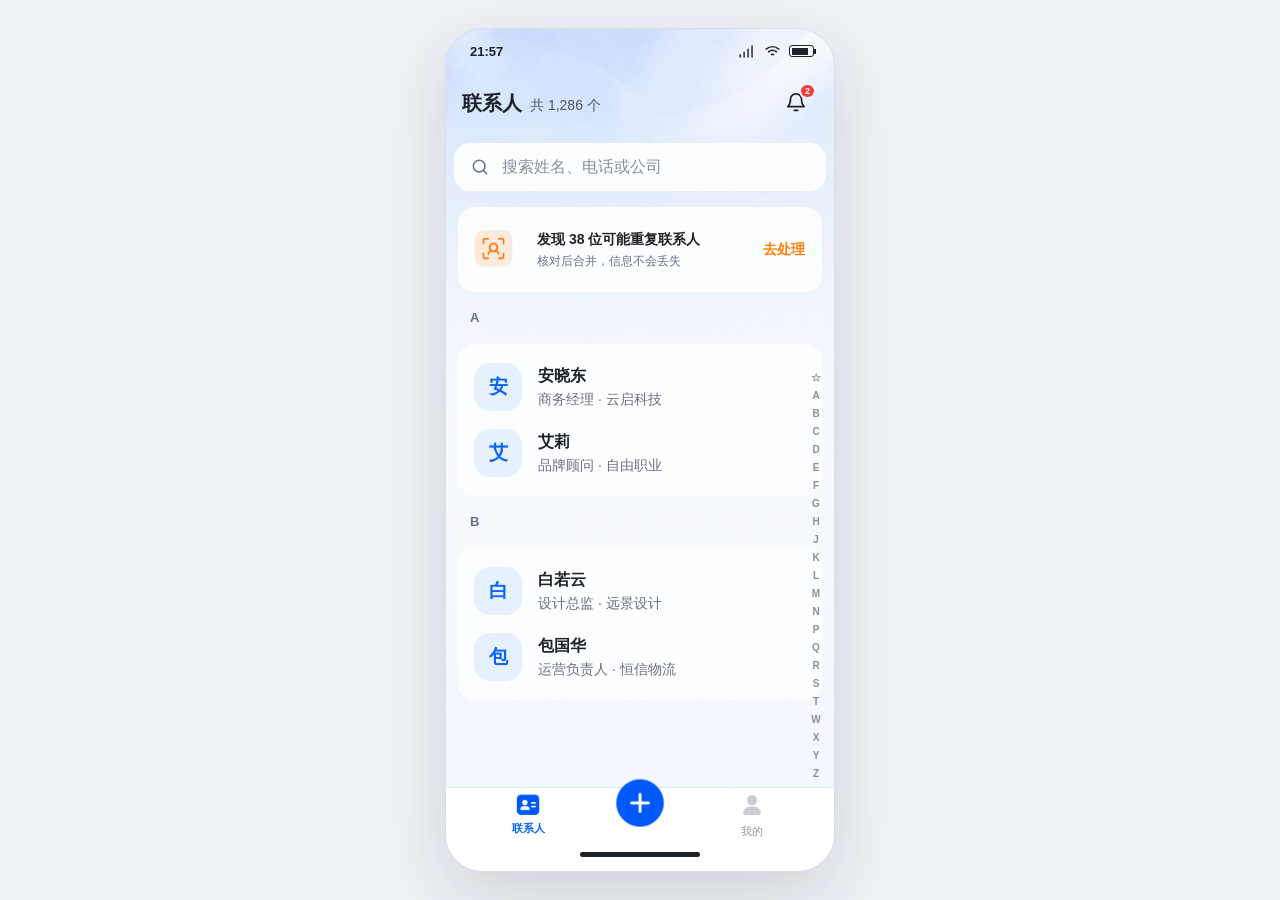
==== commit 9a7085f1: "同步本地最新版本更新" ====
--- a/high_fidelity_ui/index.html
+++ b/high_fidelity_ui/index.html
@@ -1378,6 +1378,10 @@
 /* Keep the status bar transparent on every screen, including after scrolling. */
 #device>.statusbar{background:none!important;background-color:transparent!important;background-image:none!important;box-shadow:none!important;backdrop-filter:none!important}
 
+/* Final size for the create-contact icon across both tab bars. */
+#screen-01 .create-tab:before,
+#screen-08 .create-tab .create-glyph{width:60px!important;height:60px!important;transform:translateY(-10px)!important}
+
 </style>
 </head>
 <body>
@@ -1405,6 +1409,6 @@
 <section class="screen with-tabs" id="screen-08" aria-label="我的"><div class="scroll"><header class="my-head"><div class="my-title-row"><h1 class="page-title">我的</h1><button class="icon-button my-message-entry" id="open-my-messages" aria-label="系统消息"><svg><use href="#i-bell"/></svg></button></div><div class="my-profile-card"><img class="my-profile-art" src="assets/my/profile-orbit.png" alt=""><div class="my-user"><div class="avatar large">林</div><div><strong>林经理</strong><span>轻商务联系人管理</span></div></div></div><div class="overview-heading"><strong>数据概览</strong><span>仅自己可见</span></div><div class="metrics"><button class="metric" data-go="screen-04"><span class="metric-icon" aria-hidden="true"><img src="../icon/重复联系人.png" alt=""></span><span>重复联系人</span></button><button class="metric" data-my-view="share"><span class="metric-icon" aria-hidden="true"><img src="../icon/分享管理.png" alt=""></span><span>分享管理</span></button><button class="metric" data-my-view="trash"><span class="metric-icon" aria-hidden="true"><img src="../icon/回收站.png" alt=""></span><span>回收站</span></button></div></header><div class="page-content" id="settings-content"></div></div><nav class="tabbar"><button class="tab" data-go="screen-01"><svg><use href="#i-users"/></svg>联系人</button><button class="tab create-tab" data-go="screen-03" data-mode="new"><span class="create-glyph"><svg><use href="#i-plus"/></svg></span><span>创建</span></button><button class="tab on" data-go="screen-08"><svg><use href="#i-user"/></svg>我的</button></nav><section class="settings-subview" id="settings-subview" aria-label="设置"><div class="scroll"><nav class="navbar"><button class="nav-side" id="close-settings" aria-label="返回我的"><svg><use href="#i-back"/></svg></button><div class="nav-title">设置</div><span></span></nav><div class="page-content" id="settings-panel-content"></div></div></section><section class="my-feature-subview" id="my-feature-subview" aria-label="数据详情"><div class="scroll"><nav class="navbar"><button class="nav-side" id="close-my-feature" aria-label="返回我的"><svg><use href="#i-back"/></svg></button><div class="nav-title" id="my-feature-title"></div><span></span></nav><div class="page-content" id="my-feature-content"></div></div></section></section>
 <div class="share-poster-overlay" id="share-poster-overlay" aria-hidden="true"><section class="share-poster-dialog" role="dialog" aria-modal="true" aria-label="已确认的名片"><article class="share-poster-card" id="share-poster-card" tabindex="-1"><div class="share-poster-copy"><div class="share-poster-avatar">林</div><div><strong class="share-poster-name">林经理</strong><span class="share-poster-role">商务经理</span><span class="share-poster-company">山西龙采科技有限公司</span></div></div><div class="share-poster-contact-list"><span class="share-poster-contact share-poster-phone-row"><svg><use href="#i-phone"/></svg><span class="share-poster-phone">18712340121</span></span><span class="share-poster-contact share-poster-address-row"><svg><use href="#i-location"/></svg><span class="share-poster-address">山西省太原市小店区清控创新基地B座3/4层</span></span><span class="share-poster-contact share-poster-email-row"><svg><use href="#i-mail"/></svg><span class="share-poster-email">12457836@qq.com</span></span></div></article><div class="share-poster-actions"><button class="share-poster-action" id="poster-copy-link" type="button"><img src="../icon/复制链接.svg" alt=""><span>复制链接</span></button><button class="share-poster-action" id="poster-share-wechat" type="button"><img src="../icon/微信.svg" alt=""><span>分享微信</span></button><button class="share-poster-action" id="poster-save-image" type="button"><svg aria-hidden="true"><use href="#i-download"/></svg><span>保存图片</span></button></div></section></div><div class="overlay" id="dialog-overlay" role="dialog" aria-modal="true" aria-labelledby="dialog-title"><section class="dialog"><h2 id="dialog-title"></h2><p id="dialog-copy"></p><div class="dialog-actions"><button class="button secondary" id="dialog-cancel"></button><button class="button primary" id="dialog-confirm"></button></div></section></div><div class="toast" id="toast"><span id="toast-copy"></span><button id="toast-action" class="hidden"></button></div>
 </main>
-<script src="prototype.js?v=20260902-2"></script>
+<script src="prototype.js?v=20260904-1"></script>
 </body>
 </html>
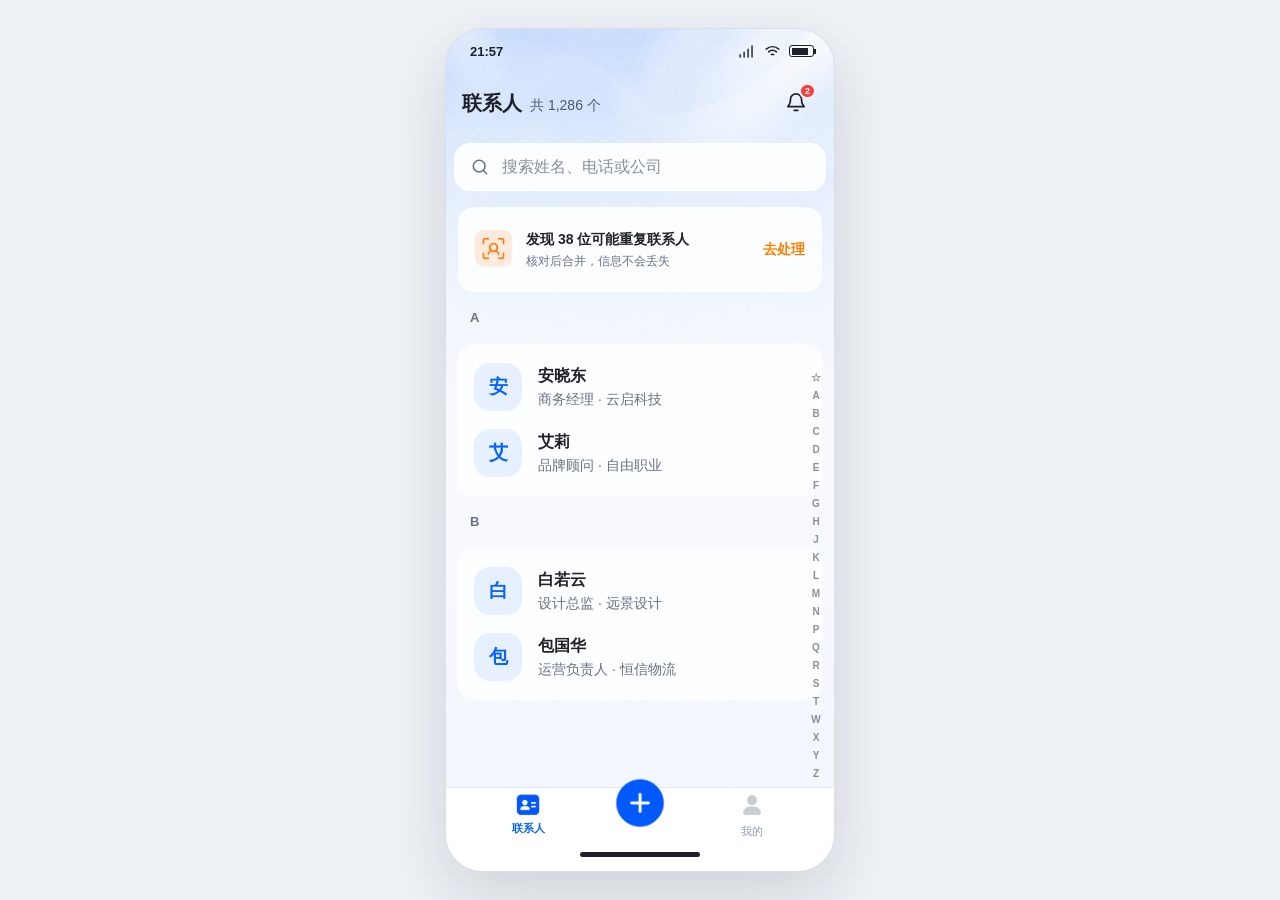
==== commit fe6d0f15: "同步本地最新版本更新" ====
--- a/high_fidelity_ui/index.html
+++ b/high_fidelity_ui/index.html
@@ -1382,6 +1382,11 @@
 #screen-01 .create-tab:before,
 #screen-08 .create-tab .create-glyph{width:60px!important;height:60px!important;transform:translateY(-10px)!important}
 
+/* Final notice spacing: the home illustration has a compact text start, while
+   the detail notice keeps the requested 12px icon-to-copy gap. */
+#screen-01 .notice-icon.warn{width:52px}
+#screen-02 .notice{column-gap:12px}
+
 </style>
 </head>
 <body>
